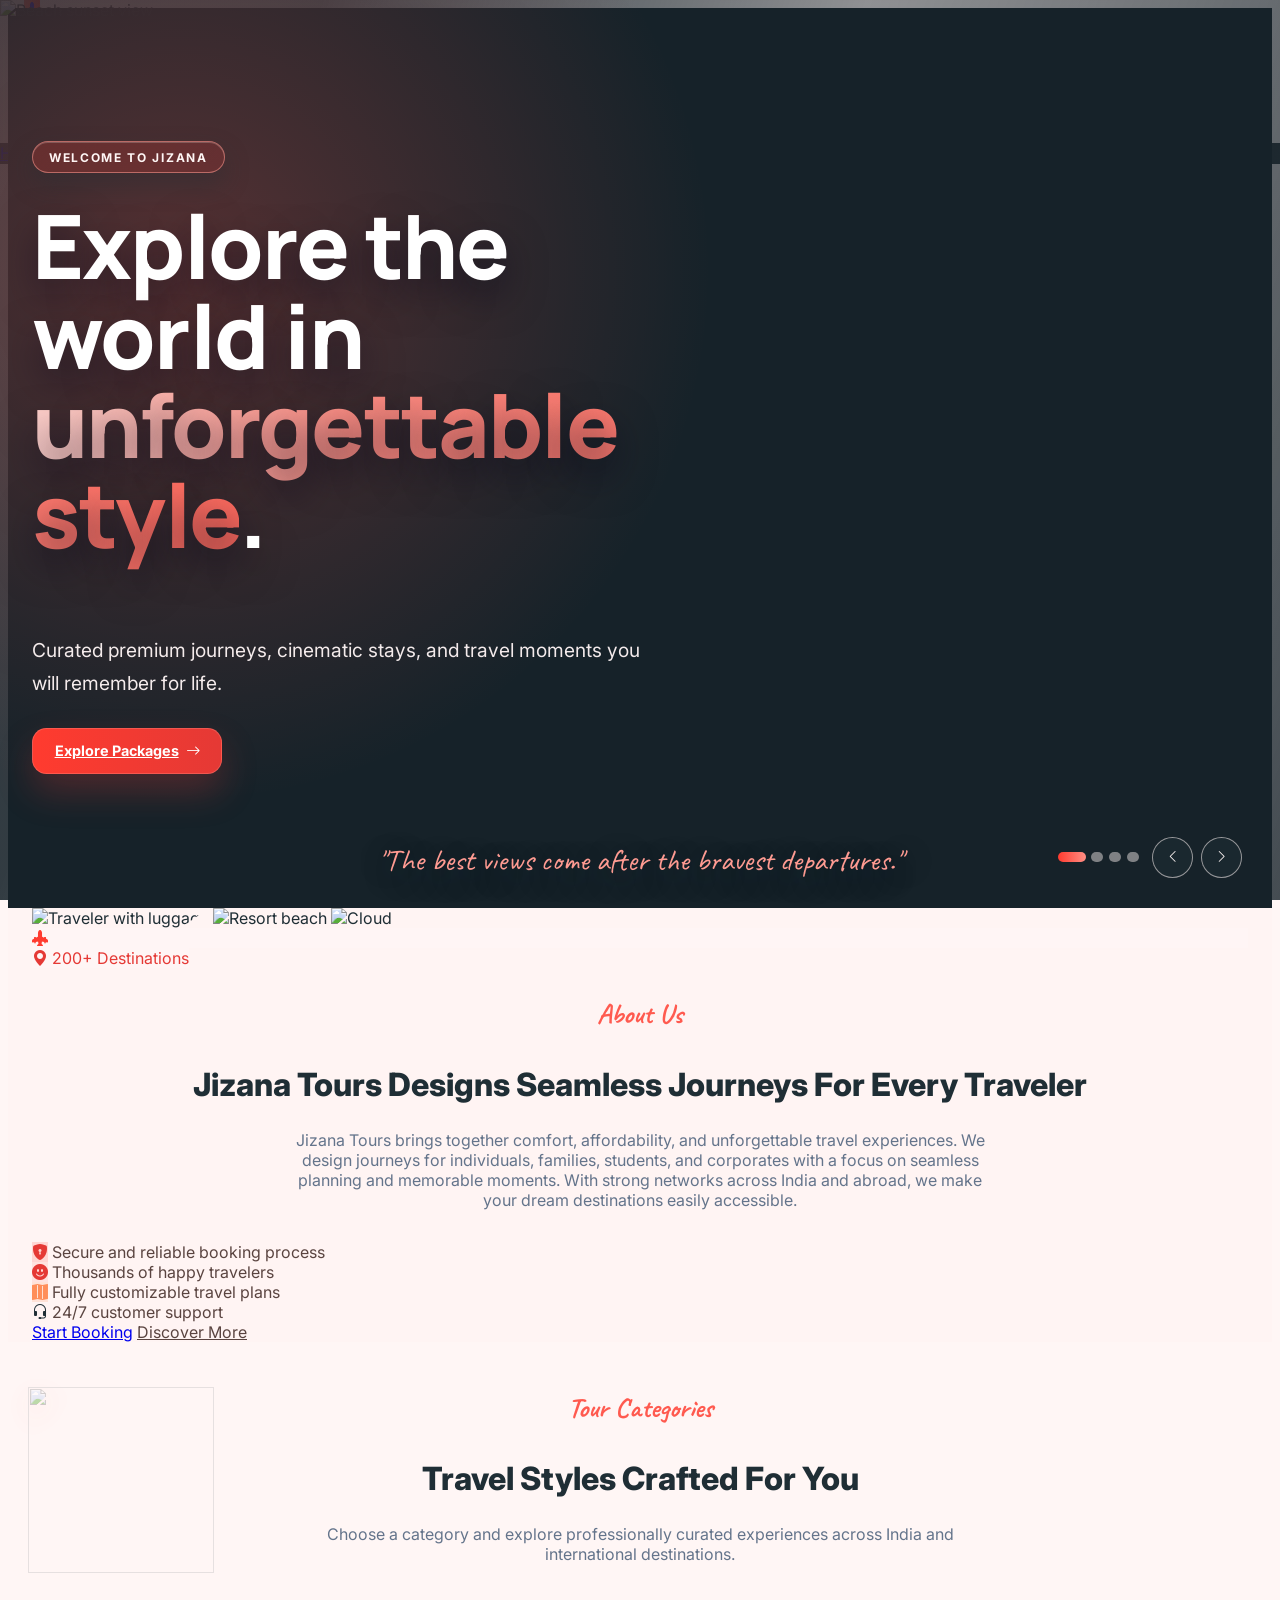
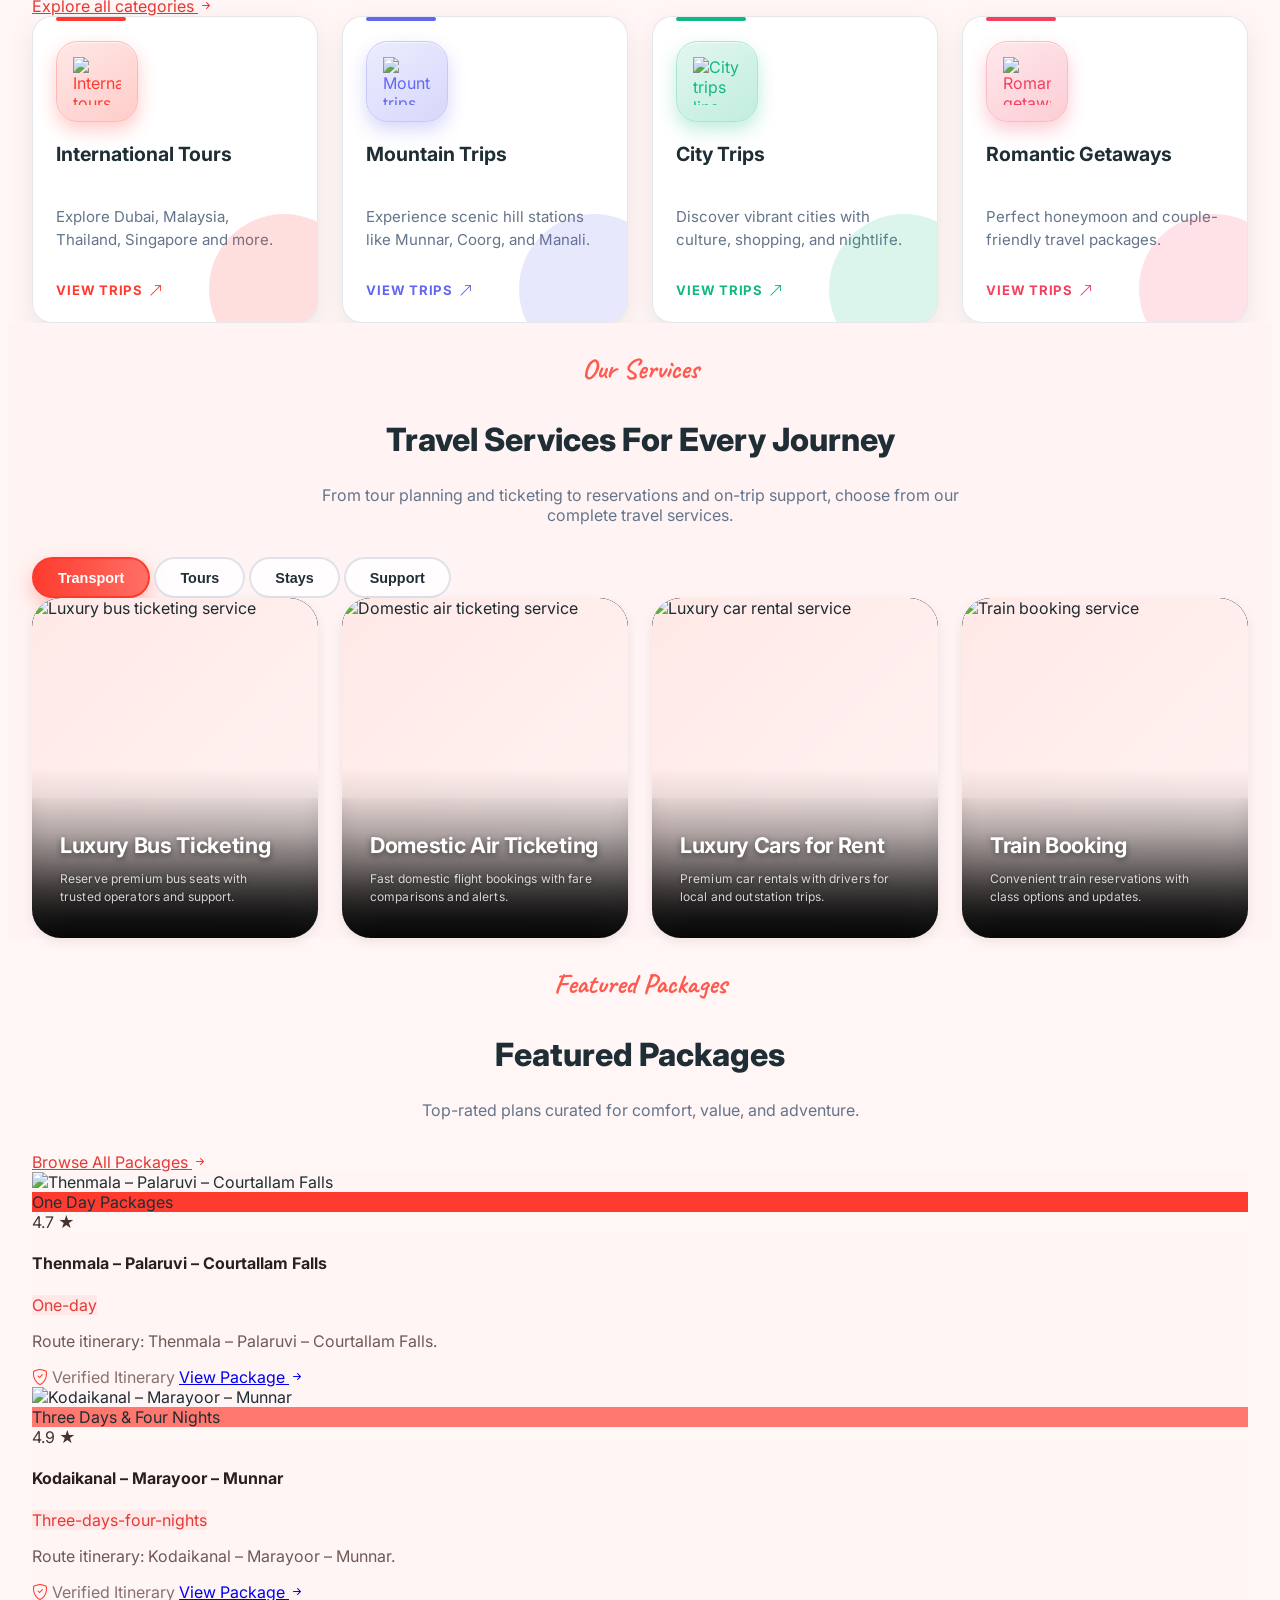
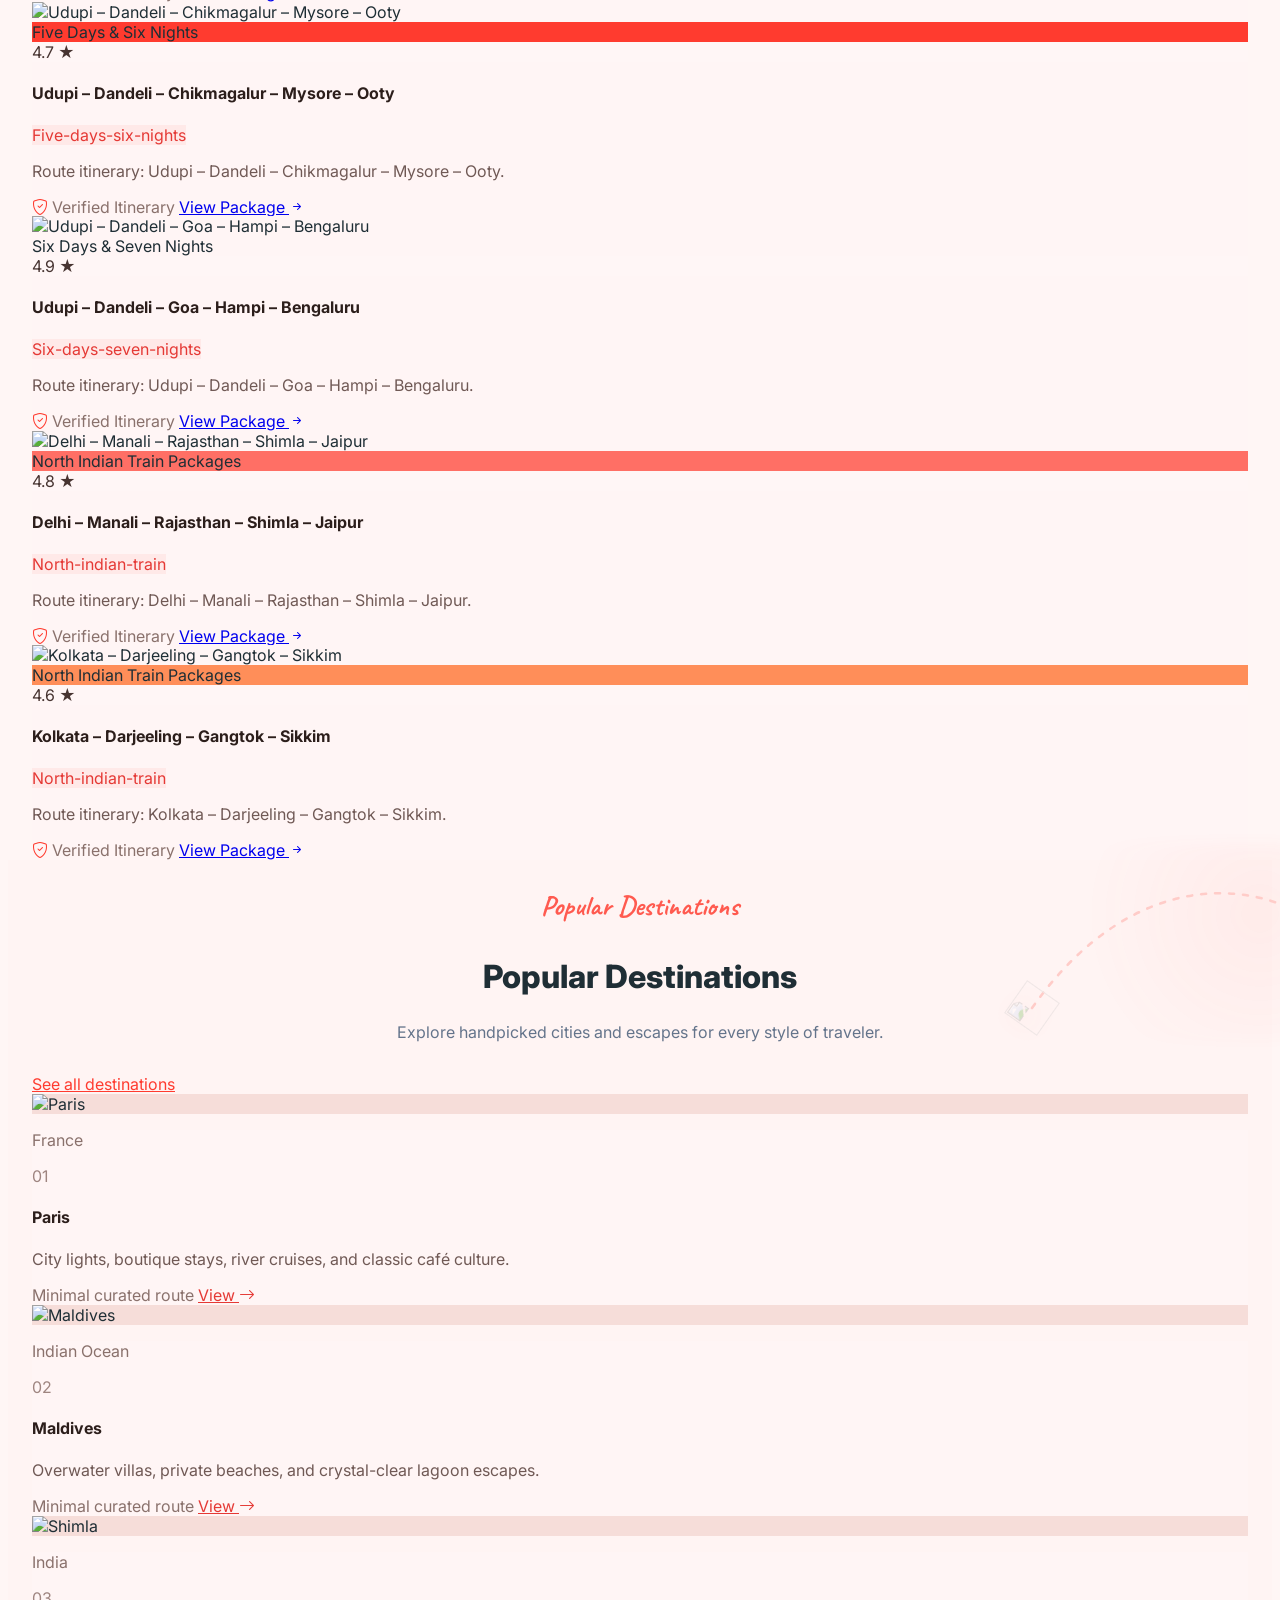
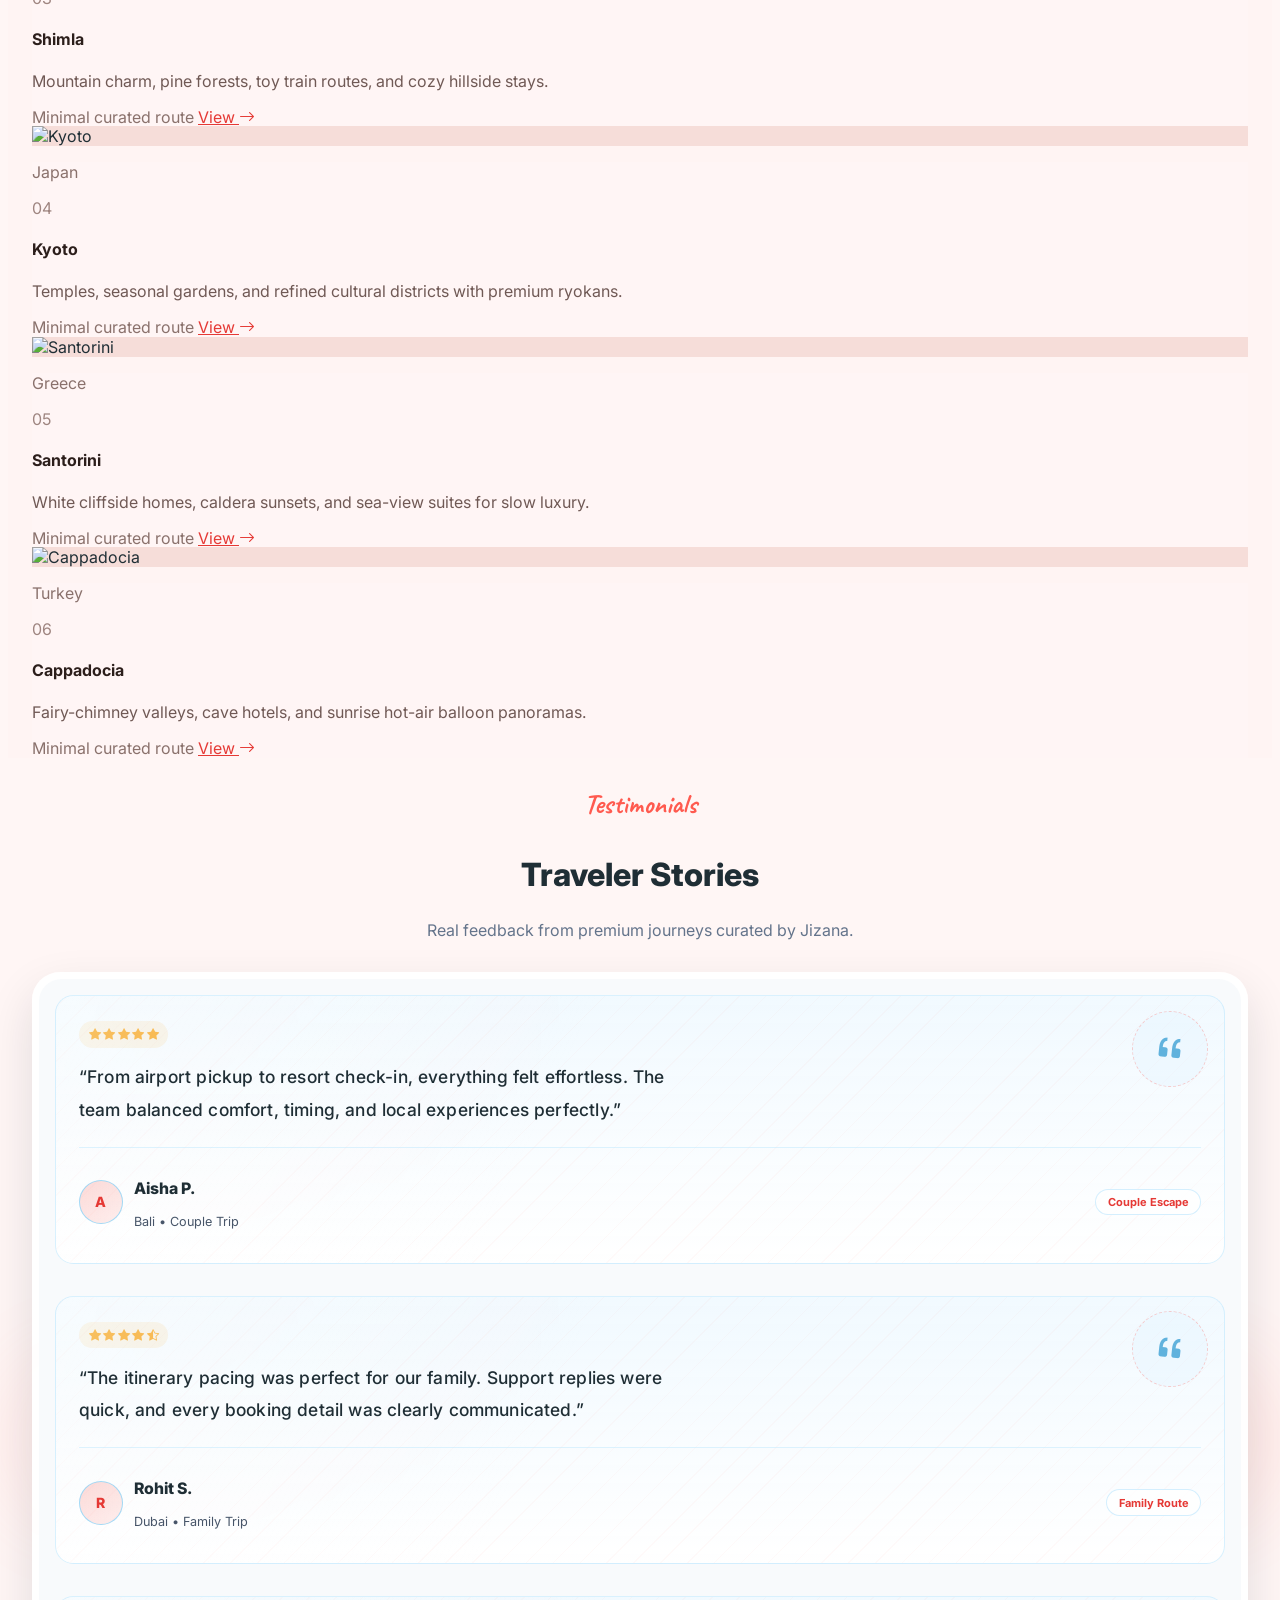
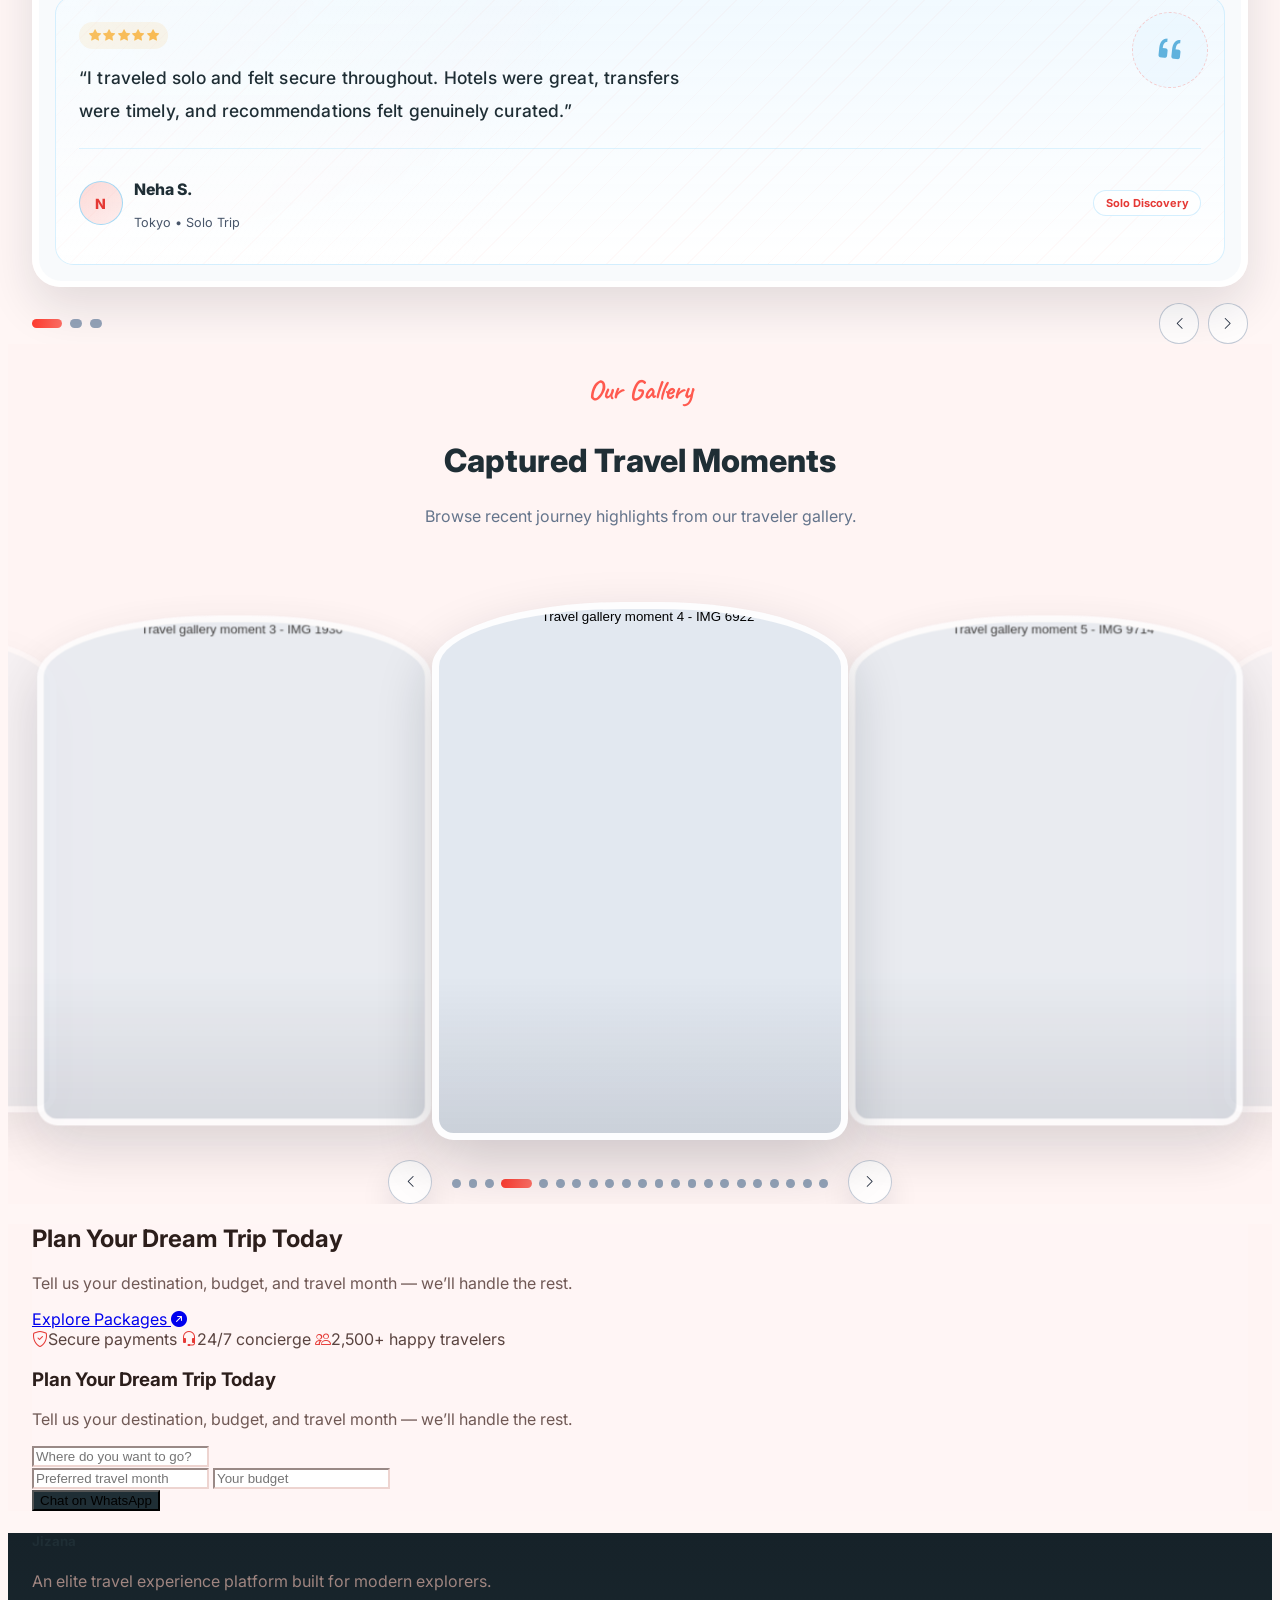
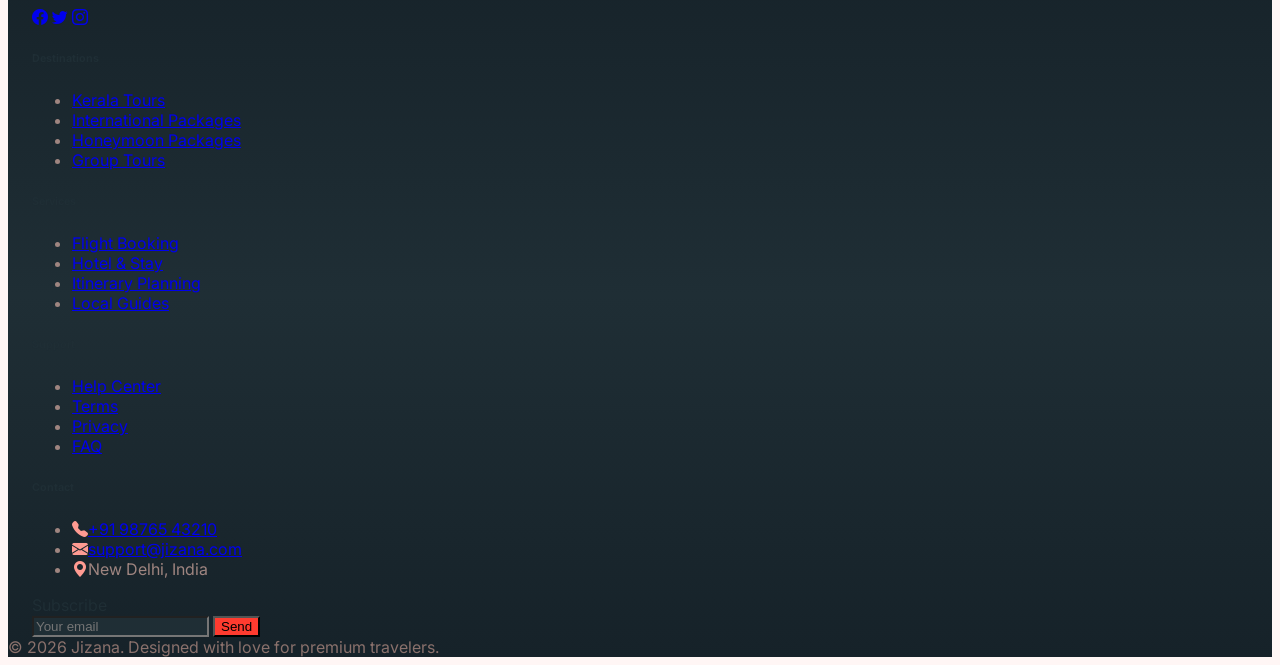
==== index.html @ 862f6ee2 "Initial Commit" ====
<!DOCTYPE html>
<html lang="en">
<head>
<meta charset="UTF-8" />
<meta name="viewport" content="width=device-width, initial-scale=1.0" />
<title>Jizana — Premium Travel Experiences</title>

<!-- Tailwind -->
<script src="https://cdn.tailwindcss.com"></script>
<script>
tailwind.config = {
  darkMode: 'class'
};
</script>

<!-- Fonts -->
<link href="https://fonts.googleapis.com/css2?family=Inter:wght@300;400;600;700&family=Caveat:wght@400;700&family=Manrope:wght@600;700;800&display=swap" rel="stylesheet" />

<!-- Icons -->
<link rel="stylesheet" href="https://cdn.jsdelivr.net/npm/bootstrap-icons@1.10.5/font/bootstrap-icons.css">
<script src="https://kit.fontawesome.com/4ad0b5c63b.js" crossorigin="anonymous"></script>
<link rel="stylesheet" href="https://cdn.jsdelivr.net/npm/swiper@11/swiper-bundle.min.css" />
<link rel="stylesheet" href="styles.css" />
</head>
<body class="smooth transition-colors duration-300">
<header id="siteHeader" class="site-header z-50 shadow-sm">
  <div class="layout-shell flex items-center justify-between py-3">
    <a href="index.html" class="flex items-center gap-3">
      <span class="site-brand-badge w-10 h-10 rounded-full flex items-center justify-center text-white text-lg"><i class="bi bi-airplane-engines-fill"></i></span>
      <h1 class="site-brand text-lg font-black">Jizana</h1>
    </a>
    <nav class="site-nav hidden lg:flex gap-8 text-sm font-medium">
      <a class="nav-item" href="#hero">Home</a>
      <a class="nav-item" href="#about">About</a>
      <a class="nav-item" href="#categories">Categories</a>
      <a class="nav-item" href="#services">Services</a>
      <a class="nav-item" href="#featured">Featured</a>
      <a class="nav-item" href="#destinations">Destinations</a>
      <a class="nav-item" href="#gallery">Gallery</a>
      <a class="nav-item" href="packages.html">Packages</a>
    </nav>
    <div class="flex items-center gap-2">
      <button id="themeToggle" class="site-theme-btn hidden items-center gap-2 rounded-full px-3 py-1 text-sm"> <i class="bi bi-moon"></i> Dark</button>
      <button id="colorThemeToggle" class="site-theme-btn hidden md:flex items-center gap-2 rounded-full px-3 py-1 text-sm"><i class="bi bi-palette-fill"></i> Ocean</button>
      <a href="packages.html" class="site-book-btn hidden md:inline-flex items-center gap-2 px-4 py-2 rounded-full text-white text-sm font-semibold shadow-lg">Book Now</a>
      <button id="menuToggle" class="site-menu-btn md:hidden text-xl rounded-lg p-2"><i class="bi bi-list"></i></button>
    </div>
  </div>
  <div id="mobileMenu" class="site-mobile-menu hidden text-white p-4">
    <a href="#hero" class="block py-2">Home</a>
    <a href="#about" class="block py-2">About</a>
    <a href="#categories" class="block py-2">Categories</a>
    <a href="#services" class="block py-2">Services</a>
    <a href="#featured" class="block py-2">Featured</a>
    <a href="#destinations" class="block py-2">Destinations</a>
    <a href="#gallery" class="block py-2">Gallery</a>
    <a href="packages.html" class="block py-2">Packages</a>
    <button id="themeToggleMobile" class="mobile-menu-action hidden mt-3 w-full rounded-full py-2 text-white">Dark Mode</button>
    <button id="colorThemeToggleMobile" class="mobile-menu-action mt-2 w-full rounded-full py-2 text-white">Palette: Ocean</button>
  </div>
</header>
<main class="space-y-0">
  <section id="hero" data-section="hero" class="section-block hero-immersive relative overflow-hidden bg-slate-950 transition-colors dark:bg-slate-950">
    <div id="heroCarousel" class="hero-immersive-carousel">
      <img src="assets/images/cdn/picsum-id-1015-1200x800.jpg" alt="Beach sunset view" class="w-full h-full object-cover hero-slide active" />
      <img src="assets/images/cdn/picsum-id-1020-1200x800.jpg" alt="Mountain landscape view" class="w-full h-full object-cover hero-slide" />
      <img src="assets/images/cdn/picsum-id-1031-1200x800.jpg" alt="City skyline at dusk" class="w-full h-full object-cover hero-slide" />
      <img src="assets/images/cdn/picsum-id-1043-1200x800.jpg" alt="Desert golden hour view" class="w-full h-full object-cover hero-slide" />
    </div>

    <div class="hero-immersive-overlay"></div>

    <div class="section-container layout-shell hero-immersive-content">
      <div class="hero-immersive-panel">
        <p class="hero-kicker">Welcome To Jizana</p>
        <h2 class="hero-display hero-immersive-title">Explore the world in <span class="hero-title-accent">unforgettable style</span>.</h2>
        <p class="hero-immersive-subtitle">
          Curated premium journeys, cinematic stays, and travel moments you will remember for life.
        </p>

        <div class="hero-immersive-actions">
          <a href="packages.html" class="hero-primary-cta">Explore Packages <i class="bi bi-arrow-right"></i></a>
        </div>
      </div>
    </div>

    <div class="hero-quote-floating">
      <p class="hero-poetic-line">"The best views come after the bravest departures."</p>
    </div>

    <div class="hero-immersive-controls">
      <div class="hero-slider-dots" aria-label="Hero slide indicators">
        <button class="hero-dot is-active" data-hero-dot="0" aria-label="Go to slide 1"></button>
        <button class="hero-dot" data-hero-dot="1" aria-label="Go to slide 2"></button>
        <button class="hero-dot" data-hero-dot="2" aria-label="Go to slide 3"></button>
        <button class="hero-dot" data-hero-dot="3" aria-label="Go to slide 4"></button>
      </div>
      <div class="hero-slider-nav">
        <button id="prevHero" class="hero-nav-btn" aria-label="Previous hero image"><i class="bi bi-chevron-left"></i></button>
        <button id="nextHero" class="hero-nav-btn" aria-label="Next hero image"><i class="bi bi-chevron-right"></i></button>
      </div>
    </div>
  </section>

  <section id="about" data-section="about" class="section-block relative overflow-hidden bg-slate-50 py-20 transition-colors dark:bg-slate-900/70">
    <div class="pointer-events-none absolute -top-16 left-1/2 h-64 w-[39rem] -translate-x-1/2 rounded-full bg-cyan-300/16 blur-3xl dark:bg-cyan-500/10"></div>
    <div class="pointer-events-none absolute top-20 right-10 h-80 w-80 rounded-full bg-blue-300/12 blur-2xl dark:bg-blue-500/10"></div>

    <div class="section-container layout-shell grid w-full gap-10 lg:grid-cols-2">
      <!-- LEFT: visual storytelling -->
      <div class="relative order-2 lg:order-1 flex items-center justify-center">
        <div class="about-visual-aura absolute -left-4 -top-8 h-72 w-72 rounded-3xl shadow-lg"></div>
        <div class="relative h-[460px] w-full max-w-md overflow-visible">
          <img src="assets/images/cdn/picsum-id-1012-640x480.jpg"
               alt="Traveler with luggage"
               class="absolute left-0 top-0 h-[320px] w-[260px] rounded-3xl object-cover shadow-2xl transform transition duration-500 hover:-translate-y-2 hover:scale-[1.02]"
               style="clip-path: polygon(0 0, 100% 0, 84% 100%, 0 92%);" />
          <img src="assets/images/cdn/picsum-id-1016-640x480.jpg"
               alt="Resort beach"
               class="absolute -right-4 top-20 h-[280px] w-[260px] rounded-3xl object-cover shadow-2xl transform transition duration-500 hover:translate-x-2 hover:scale-[1.02] border-8 border-white dark:border-slate-900" />
          <img src="assets/images/cdn/picsum-id-1022-320x240.jpg"
               alt="Cloud" class="absolute -left-12 bottom-8 h-36 w-36 rounded-full border-4 border-white object-cover shadow-lg dark:border-slate-900" />
          <div class="absolute right-12 bottom-4 flex h-16 w-16 items-center justify-center rounded-full bg-white/80 shadow-lg dark:bg-slate-900/80">
            <i class="bi bi-airplane-engines-fill text-cyan-500 text-xl"></i>
          </div>
          <span class="absolute left-16 top-8 inline-flex items-center gap-2 rounded-full bg-white/80 px-3 py-1 text-xs font-semibold text-cyan-600 shadow-sm dark:bg-slate-900/80 dark:text-cyan-300">
            <i class="bi bi-geo-alt-fill"></i> 200+ Destinations
          </span>
        </div>
      </div>

      <!-- RIGHT: content -->
      <div class="section-content order-1 flex flex-col justify-center gap-6 lg:order-2">
        <div class="section-heading section-header">
          <p class="section-label">About Us</p>
          <h2 class="section-title">Jizana Tours Designs Seamless Journeys For Every Traveler</h2>
          <p class="section-subtitle">
            Jizana Tours brings together comfort, affordability, and unforgettable travel experiences. We design journeys for individuals, families, students, and corporates with a focus on seamless planning and memorable moments. With strong networks across India and abroad, we make your dream destinations easily accessible.
          </p>
        </div>

        <div class="grid grid-cols-1 gap-3 sm:grid-cols-2">
          <div class="flex items-center gap-3 rounded-2xl border border-slate-200 bg-white px-4 py-3 shadow-sm transition hover:-translate-y-1 hover:shadow-lg dark:border-slate-700 dark:bg-slate-900/70">
            <span class="flex h-9 w-9 items-center justify-center rounded-full bg-cyan-100 text-cyan-600"><i class="bi bi-shield-lock-fill"></i></span>
            <span class="text-sm font-semibold text-slate-700 dark:text-slate-100">Secure and reliable booking process</span>
          </div>
          <div class="flex items-center gap-3 rounded-2xl border border-slate-200 bg-white px-4 py-3 shadow-sm transition hover:-translate-y-1 hover:shadow-lg dark:border-slate-700 dark:bg-slate-900/70">
            <span class="flex h-9 w-9 items-center justify-center rounded-full bg-blue-100 text-blue-600"><i class="bi bi-emoji-smile-fill"></i></span>
            <span class="text-sm font-semibold text-slate-700 dark:text-slate-100">Thousands of happy travelers</span>
          </div>
          <div class="flex items-center gap-3 rounded-2xl border border-slate-200 bg-white px-4 py-3 shadow-sm transition hover:-translate-y-1 hover:shadow-lg dark:border-slate-700 dark:bg-slate-900/70">
            <span class="flex h-9 w-9 items-center justify-center rounded-full bg-emerald-100 text-emerald-600"><i class="bi bi-map-fill"></i></span>
            <span class="text-sm font-semibold text-slate-700 dark:text-slate-100">Fully customizable travel plans</span>
          </div>
          <div class="flex items-center gap-3 rounded-2xl border border-slate-200 bg-white px-4 py-3 shadow-sm transition hover:-translate-y-1 hover:shadow-lg dark:border-slate-700 dark:bg-slate-900/70">
            <span class="flex h-9 w-9 items-center justify-center rounded-full bg-violet-100 text-violet-600"><i class="bi bi-headset"></i></span>
            <span class="text-sm font-semibold text-slate-700 dark:text-slate-100">24/7 customer support</span>
          </div>
        </div>

        <div class="flex flex-wrap gap-3">
          <a href="#packages" class="rounded-full bg-gradient-to-r from-cyan-600 to-blue-600 px-6 py-3 text-sm font-bold text-white shadow-lg transition hover:shadow-2xl">Start Booking</a>
          <a href="#destinations" class="rounded-full border border-slate-300 bg-white px-6 py-3 text-sm font-semibold text-slate-700 transition hover:bg-slate-50 dark:border-slate-600 dark:bg-slate-900 dark:text-slate-100 dark:hover:bg-slate-800">Discover More</a>
        </div>
      </div>
    </div>

  </section>

  <section id="categories" data-section="categories" class="section-block fade-up bg-white py-20 transition-colors dark:bg-slate-950">
    <div class="categories-balloon" aria-hidden="true">
      <img src="assets/illustrations/Plane.svg" alt="" loading="lazy" decoding="async">
    </div>
    <div class="pointer-events-none absolute bottom-2 right-2 opacity-55 dark:opacity-45">
      <img src="assets/illustrations/Pyramid.svg" alt="" class="h-auto w-44 lg:w-56 xl:w-64" loading="lazy" decoding="async">
    </div>
    <div class="section-container layout-shell">
      <div class="section-heading section-header">
        <p class="section-label">Tour Categories</p>
        <h2 class="section-title">Travel Styles Crafted For You</h2>
        <p class="section-subtitle">Choose a category and explore professionally curated experiences across India and international destinations.</p>
      </div>

      <div class="mb-6 flex items-center justify-end">
        <a href="packages.html" class="inline-flex items-center gap-1.5 text-sm font-semibold text-cyan-600 transition hover:text-cyan-500 dark:text-cyan-300">
          Explore all categories
          <i class="bi bi-arrow-right-short text-base"></i>
        </a>
      </div>

      <div class="section-content category-grid">
        <article class="category-card" data-tone="cyan">
          <div class="category-icon">
            <img class="category-icon-image" src="assets/icons/international-line.png" alt="International tours line icon" loading="lazy" decoding="async">
          </div>
          <h4 class="category-title">International Tours</h4>
          <p class="category-description">Explore Dubai, Malaysia, Thailand, Singapore and more.</p>
          <a href="packages.html" class="category-link">View Trips <i class="bi bi-arrow-up-right"></i></a>
        </article>

        <article class="category-card" data-tone="indigo">
          <div class="category-icon">
            <img class="category-icon-image" src="assets/icons/mountain-line.png" alt="Mountain trips line icon" loading="lazy" decoding="async">
          </div>
          <h4 class="category-title">Mountain Trips</h4>
          <p class="category-description">Experience scenic hill stations like Munnar, Coorg, and Manali.</p>
          <a href="packages.html" class="category-link">View Trips <i class="bi bi-arrow-up-right"></i></a>
        </article>

        <article class="category-card" data-tone="emerald">
          <div class="category-icon">
            <img class="category-icon-image" src="assets/icons/city-line.png" alt="City trips line icon" loading="lazy" decoding="async">
          </div>
          <h4 class="category-title">City Trips</h4>
          <p class="category-description">Discover vibrant cities with culture, shopping, and nightlife.</p>
          <a href="packages.html" class="category-link">View Trips <i class="bi bi-arrow-up-right"></i></a>
        </article>

        <article class="category-card" data-tone="rose">
          <div class="category-icon">
            <img class="category-icon-image" src="assets/icons/romantic-line.png" alt="Romantic getaways line icon" loading="lazy" decoding="async">
          </div>
          <h4 class="category-title">Romantic Getaways</h4>
          <p class="category-description">Perfect honeymoon and couple-friendly travel packages.</p>
          <a href="packages.html" class="category-link">View Trips <i class="bi bi-arrow-up-right"></i></a>
        </article>
      </div>
    </div>
  </section>

  <section id="services" data-section="services" class="section-block fade-up bg-slate-50 py-20 transition-colors dark:bg-slate-900/70">
    <div class="section-container layout-shell">
      <div class="section-heading section-header">
        <p class="section-label">Our Services</p>
        <h2 class="section-title">Travel Services For Every Journey</h2>
        <p class="section-subtitle">From tour planning and ticketing to reservations and on-trip support, choose from our complete travel services.</p>
      </div>

      <div class="flex flex-wrap gap-2 justify-center mb-8">
        <button class="service-filter-pill active" data-filter="transport">Transport</button>
        <button class="service-filter-pill" data-filter="tours">Tours</button>
        <button class="service-filter-pill" data-filter="stays">Stays</button>
        <button class="service-filter-pill" data-filter="support">Support</button>
      </div>

      <div class="section-content service-grid">
        <article class="service-card" data-category="tours">
          <div class="service-image-wrap">
            <img class="service-image" src="assets/images/cdn/picsum-id-1013-700x500.jpg" alt="Customized tour packages service" loading="lazy" decoding="async">
          </div>
          <div class="service-copy">
            <h3 class="service-title">Customized Tour Packages</h3>
            <p class="service-description">Tailor-made itineraries based on your budget, dates, and travel style.</p>
          </div>
        </article>

        <article class="service-card" data-category="stays">
          <div class="service-image-wrap">
            <img class="service-image" src="assets/images/cdn/picsum-id-1018-600x400.jpg" alt="Camp stay service" loading="lazy" decoding="async">
          </div>
          <div class="service-copy">
            <h3 class="service-title">Camp Stay</h3>
            <p class="service-description">Curated outdoor stays with safe locations and complete camp support.</p>
          </div>
        </article>

        <article class="service-card" data-category="support">
          <div class="service-image-wrap">
            <img class="service-image" src="assets/images/cdn/picsum-id-1029-600x400.jpg" alt="Event management service" loading="lazy" decoding="async">
          </div>
          <div class="service-copy">
            <h3 class="service-title">Event Management</h3>
            <p class="service-description">Destination events planned end-to-end for teams, families, and groups.</p>
          </div>
        </article>

        <article class="service-card" data-category="tours">
          <div class="service-image-wrap">
            <img class="service-image" src="assets/images/cdn/picsum-id-1011-900x600.jpg" alt="School and college tours service" loading="lazy" decoding="async">
          </div>
          <div class="service-copy">
            <h3 class="service-title">School and College Tours</h3>
            <p class="service-description">Structured educational tours with transport, stay, and coordination.</p>
          </div>
        </article>

        <article class="service-card" data-category="tours">
          <div class="service-image-wrap">
            <img class="service-image" src="assets/images/cdn/picsum-id-1042-600x400.jpg" alt="Pilgrimage tour packages service" loading="lazy" decoding="async">
          </div>
          <div class="service-copy">
            <h3 class="service-title">Pilgrimage Tour Packages</h3>
            <p class="service-description">Comfort-first spiritual journeys with guided schedules and stays.</p>
          </div>
        </article>

        <article class="service-card" data-category="stays">
          <div class="service-image-wrap">
            <img class="service-image" src="assets/images/cdn/picsum-id-1016-600x400.jpg" alt="House boat reservations service" loading="lazy" decoding="async">
          </div>
          <div class="service-copy">
            <h3 class="service-title">House Boat Reservations</h3>
            <p class="service-description">Book premium house boats with meal plans and cruise options.</p>
          </div>
        </article>

        <article class="service-card" data-category="transport">
          <div class="service-image-wrap">
            <img class="service-image" src="assets/images/Bus_ticket_booking.jpg" alt="Luxury bus ticketing service" loading="lazy" decoding="async">
          </div>
          <div class="service-copy">
            <h3 class="service-title">Luxury Bus Ticketing</h3>
            <p class="service-description">Reserve premium bus seats with trusted operators and support.</p>
          </div>
        </article>

        <article class="service-card" data-category="transport">
          <div class="service-image-wrap">
            <img class="service-image" src="assets/images/Domestic_air_ticket.jpg" alt="Domestic air ticketing service" loading="lazy" decoding="async">
          </div>
          <div class="service-copy">
            <h3 class="service-title">Domestic Air Ticketing</h3>
            <p class="service-description">Fast domestic flight bookings with fare comparisons and alerts.</p>
          </div>
        </article>

        <article class="service-card" data-category="transport">
          <div class="service-image-wrap">
            <img class="service-image" src="assets/images/Luxury_car_rental.jpg" alt="Luxury car rental service" loading="lazy" decoding="async">
          </div>
          <div class="service-copy">
            <h3 class="service-title">Luxury Cars for Rent</h3>
            <p class="service-description">Premium car rentals with drivers for local and outstation trips.</p>
          </div>
        </article>

        <article class="service-card" data-category="stays">
          <div class="service-image-wrap">
            <img class="service-image" src="assets/images/cdn/picsum-id-1006-700x500.jpg" alt="Hotel reservations service" loading="lazy" decoding="async">
          </div>
          <div class="service-copy">
            <h3 class="service-title">Hotel Reservations</h3>
            <p class="service-description">Handpicked hotels across budgets with transparent inclusions.</p>
          </div>
        </article>

        <article class="service-card" data-category="support">
          <div class="service-image-wrap">
            <img class="service-image" src="assets/images/cdn/picsum-id-1035-700x500.jpg" alt="Visa services" loading="lazy" decoding="async">
          </div>
          <div class="service-copy">
            <h3 class="service-title">Visa Services</h3>
            <p class="service-description">Assistance with documentation, appointment flow, and tracking.</p>
          </div>
        </article>

        <article class="service-card" data-category="transport">
          <div class="service-image-wrap">
            <img class="service-image" src="assets/images/Train_booking.jpg" alt="Train booking service" loading="lazy" decoding="async">
          </div>
          <div class="service-copy">
            <h3 class="service-title">Train Booking</h3>
            <p class="service-description">Convenient train reservations with class options and updates.</p>
          </div>
        </article>

        <article class="service-card" data-category="support">
          <div class="service-image-wrap">
            <img class="service-image" src="assets/images/cdn/picsum-id-1025-700x500.jpg" alt="Travel photography service" loading="lazy" decoding="async">
          </div>
          <div class="service-copy">
            <h3 class="service-title">Photography</h3>
            <p class="service-description">Capture your journeys with professional travel photo sessions.</p>
          </div>
        </article>
      </div>
    </div>
  </section>

  <section id="featured" data-section="featured" class="section-block fade-up bg-white py-20 transition-colors dark:bg-slate-950">
    <div class="section-container layout-shell">
      <div class="section-heading section-header">
        <p class="section-label">Featured Packages</p>
        <h2 class="section-title">Featured Packages</h2>
        <p class="section-subtitle">Top-rated plans curated for comfort, value, and adventure.</p>
      </div>

      <div class="section-content mt-8">
        <div class="mb-5 flex flex-wrap items-center justify-between gap-3">
          <a href="packages.html" class="text-sm font-semibold text-cyan-600 hover:text-cyan-500 dark:text-cyan-300">
            Browse All Packages <i class="bi bi-arrow-right-short"></i>
          </a>
        </div>

        <div id="featuredPackagesGrid" class="grid gap-6 md:grid-cols-2 xl:grid-cols-3"></div>
      </div>
    </div>
  </section>

  <section id="destinations" data-section="destinations" class="section-block fade-up rounded-3xl bg-slate-50 py-20 transition-colors dark:bg-slate-900/70">
    <div class="destinations-flight" aria-hidden="true">
      <svg viewBox="0 0 360 200" class="destinations-flight-svg" role="presentation" focusable="false">
        <path class="destinations-flight-path" d="M 24 166 C 124 24, 262 24, 344 110" />
      </svg>
      <img class="destinations-flight-plane" src="assets/icons/flight-airplane-line.png" alt="" loading="lazy" decoding="async">
    </div>
    <div class="section-container layout-shell">
      <div class="section-heading section-header">
        <p class="section-label">Popular Destinations</p>
        <h2 class="section-title">Popular Destinations</h2>
        <p class="section-subtitle">Explore handpicked cities and escapes for every style of traveler.</p>
      </div>
      <div class="flex justify-end mb-6">
        <a href="packages.html" class="text-cyan-500 font-semibold">See all destinations</a>
      </div>
      <div class="section-content mt-8">
        <div id="destinationsGrid" class="grid grid-cols-1 gap-6 sm:grid-cols-2 xl:grid-cols-3"></div>
      </div>
    </div>
  </section>

  <section id="testimonials" data-section="testimonials" class="section-block bg-white py-20 transition-colors dark:bg-slate-950">
    <div class="section-container layout-shell">
      <div class="section-heading section-header">
        <p class="section-label">Testimonials</p>
        <h2 class="section-title">Traveler Stories</h2>
        <p class="section-subtitle">Real feedback from premium journeys curated by Jizana.</p>
      </div>

      <div class="section-content testimonials-wrap relative mt-10">
        <div class="testimonials-aura testimonials-aura-left" aria-hidden="true"></div>
        <div class="testimonials-aura testimonials-aura-right" aria-hidden="true"></div>

        <div class="testimonial-shell">
          <div class="testimonial-viewport overflow-hidden">
            <div id="testimonialTrack" class="flex transition-transform duration-700 ease-out">
              <article data-testimonial-slide class="testimonial-slide w-full shrink-0">
                <div class="testimonial-slide-inner">
                  <div class="testimonial-slide-head">
                    <div class="testimonial-stars">
                      <i class="bi bi-star-fill"></i><i class="bi bi-star-fill"></i><i class="bi bi-star-fill"></i><i class="bi bi-star-fill"></i><i class="bi bi-star-fill"></i>
                    </div>
                  </div>
                  <div class="testimonial-quote-icon" aria-hidden="true"><i class="bi bi-quote"></i></div>
                  <p class="testimonial-quote">
                    “From airport pickup to resort check-in, everything felt effortless. The team balanced comfort, timing, and local experiences perfectly.”
                  </p>
                  <div class="testimonial-author-row">
                    <span class="testimonial-avatar">A</span>
                    <div>
                      <p class="testimonial-author-name">Aisha P.</p>
                      <p class="testimonial-author-meta">Bali • Couple Trip</p>
                    </div>
                    <span class="testimonial-route-tag">Couple Escape</span>
                  </div>
                </div>
              </article>

              <article data-testimonial-slide class="testimonial-slide w-full shrink-0">
                <div class="testimonial-slide-inner">
                  <div class="testimonial-slide-head">
                    <div class="testimonial-stars">
                      <i class="bi bi-star-fill"></i><i class="bi bi-star-fill"></i><i class="bi bi-star-fill"></i><i class="bi bi-star-fill"></i><i class="bi bi-star-half"></i>
                    </div>
                  </div>
                  <div class="testimonial-quote-icon" aria-hidden="true"><i class="bi bi-quote"></i></div>
                  <p class="testimonial-quote">
                    “The itinerary pacing was perfect for our family. Support replies were quick, and every booking detail was clearly communicated.”
                  </p>
                  <div class="testimonial-author-row">
                    <span class="testimonial-avatar">R</span>
                    <div>
                      <p class="testimonial-author-name">Rohit S.</p>
                      <p class="testimonial-author-meta">Dubai • Family Trip</p>
                    </div>
                    <span class="testimonial-route-tag">Family Route</span>
                  </div>
                </div>
              </article>

              <article data-testimonial-slide class="testimonial-slide w-full shrink-0">
                <div class="testimonial-slide-inner">
                  <div class="testimonial-slide-head">
                    <div class="testimonial-stars">
                      <i class="bi bi-star-fill"></i><i class="bi bi-star-fill"></i><i class="bi bi-star-fill"></i><i class="bi bi-star-fill"></i><i class="bi bi-star-fill"></i>
                    </div>
                  </div>
                  <div class="testimonial-quote-icon" aria-hidden="true"><i class="bi bi-quote"></i></div>
                  <p class="testimonial-quote">
                    “I traveled solo and felt secure throughout. Hotels were great, transfers were timely, and recommendations felt genuinely curated.”
                  </p>
                  <div class="testimonial-author-row">
                    <span class="testimonial-avatar">N</span>
                    <div>
                      <p class="testimonial-author-name">Neha S.</p>
                      <p class="testimonial-author-meta">Tokyo • Solo Trip</p>
                    </div>
                    <span class="testimonial-route-tag">Solo Discovery</span>
                  </div>
                </div>
              </article>
            </div>
          </div>
        </div>

        <div class="testimonial-controls">
          <div id="testimonialDots" class="testimonial-dots">
            <button type="button" data-testimonial-dot="0" class="testimonial-dot is-active" aria-label="Show testimonial 1" aria-current="true"></button>
            <button type="button" data-testimonial-dot="1" class="testimonial-dot" aria-label="Show testimonial 2" aria-current="false"></button>
            <button type="button" data-testimonial-dot="2" class="testimonial-dot" aria-label="Show testimonial 3" aria-current="false"></button>
          </div>
          <div class="testimonial-nav">
            <button id="testimonialPrev" type="button" class="testimonial-nav-btn" aria-label="Previous testimonial">
              <i class="bi bi-chevron-left"></i>
            </button>
            <button id="testimonialNext" type="button" class="testimonial-nav-btn" aria-label="Next testimonial">
              <i class="bi bi-chevron-right"></i>
            </button>
          </div>
        </div>
      </div>
    </div>
  </section>

  <section id="gallery" data-section="gallery" class="section-block our-gallery-section bg-slate-50 py-20 transition-colors dark:bg-slate-900/70">
    <div class="section-container layout-shell">
      <div class="section-heading section-header">
        <p class="section-label">Our Gallery</p>
        <h2 class="section-title">Captured Travel Moments</h2>
        <p class="section-subtitle">Browse recent journey highlights from our traveler gallery.</p>
      </div>

      <div class="section-content gallery-slider-shell">
        <div class="gallery-swiper swiper" aria-label="Travel gallery image slider">
          <div id="galleryTrack" class="swiper-wrapper"></div>
        </div>

        <div class="gallery-slider-controls">
          <button id="galleryPrev" type="button" class="gallery-nav-btn" aria-label="Previous gallery image">
            <i class="bi bi-chevron-left"></i>
          </button>
          <div class="gallery-pagination"></div>
          <button id="galleryNext" type="button" class="gallery-nav-btn" aria-label="Next gallery image">
            <i class="bi bi-chevron-right"></i>
          </button>
        </div>
      </div>
    </div>
  </section>

  <div id="galleryLightbox" class="gallery-lightbox" aria-hidden="true">
    <div class="gallery-lightbox-backdrop" data-gallery-close></div>
    <div class="gallery-lightbox-panel" role="dialog" aria-modal="true" aria-label="Gallery image viewer">
      <button id="galleryLightboxClose" type="button" class="gallery-lightbox-close" aria-label="Close gallery viewer">
        <i class="bi bi-x-lg"></i>
      </button>
      <button id="galleryLightboxPrev" type="button" class="gallery-lightbox-nav gallery-lightbox-prev" aria-label="Previous gallery image">
        <i class="bi bi-chevron-left"></i>
      </button>
      <img id="galleryLightboxImage" src="" alt="" class="gallery-lightbox-image">
      <button id="galleryLightboxNext" type="button" class="gallery-lightbox-nav gallery-lightbox-next" aria-label="Next gallery image">
        <i class="bi bi-chevron-right"></i>
      </button>
      <div id="galleryLightboxCounter" class="gallery-lightbox-counter" aria-live="polite"></div>
    </div>
  </div>

  <section id="cta" data-section="cta" class="section-block relative overflow-hidden bg-slate-50 py-20 transition-colors dark:bg-slate-900/70">
    <div class="cta-theme-aura pointer-events-none absolute inset-0"></div>
    <div class="pointer-events-none absolute left-1/2 top-1/2 h-[34rem] w-[34rem] -translate-x-1/2 -translate-y-1/2 rounded-full border border-cyan-400/10"></div>

    <div class="section-container layout-shell relative">
      <div class="section-content grid gap-10 overflow-hidden rounded-[2rem] border border-slate-200/80 bg-white/85 p-8 shadow-[0_24px_70px_rgba(15,23,42,0.16)] backdrop-blur md:p-12 lg:grid-cols-12 lg:items-center dark:border-white/10 dark:bg-slate-950/90 dark:shadow-[0_24px_70px_rgba(2,6,23,0.55)]">
        <div class="lg:col-span-7">
          <div class="section-header">
          
          <h2 class="mt-5 text-3xl font-extrabold leading-tight text-slate-900 sm:text-4xl lg:text-[2.8rem] dark:text-white">
            Plan Your
            <span class="bg-gradient-to-r from-cyan-600 via-sky-600 to-blue-600 bg-clip-text text-transparent dark:from-cyan-300 dark:via-sky-400 dark:to-blue-500"> Dream Trip Today</span>
          </h2>
          <p class="mt-4 max-w-2xl text-sm text-slate-600 sm:text-base dark:text-slate-300">
            Tell us your destination, budget, and travel month — we’ll handle the rest.
          </p>
          </div>

          <div class="mt-8 flex flex-wrap gap-3">
            <a href="packages.html" class="inline-flex items-center gap-2 rounded-full bg-gradient-to-r from-cyan-400 to-blue-500 px-7 py-3 text-sm font-bold text-white shadow-lg transition hover:-translate-y-0.5 hover:shadow-cyan-500/30">
              Explore Packages
              <i class="bi bi-arrow-up-right-circle-fill"></i>
            </a>
          </div>
          <div class="mt-8 flex flex-wrap gap-3 text-xs text-slate-700 dark:text-slate-200">
            <span class="rounded-full border border-slate-200 bg-white/70 px-3 py-1.5 dark:border-white/15 dark:bg-white/5"><i class="bi bi-shield-check mr-1.5 text-cyan-600 dark:text-cyan-300"></i>Secure payments</span>
            <span class="rounded-full border border-slate-200 bg-white/70 px-3 py-1.5 dark:border-white/15 dark:bg-white/5"><i class="bi bi-headset mr-1.5 text-cyan-600 dark:text-cyan-300"></i>24/7 concierge</span>
            <span class="rounded-full border border-slate-200 bg-white/70 px-3 py-1.5 dark:border-white/15 dark:bg-white/5"><i class="bi bi-people mr-1.5 text-cyan-600 dark:text-cyan-300"></i>2,500+ happy travelers</span>
          </div>
        </div>

        <aside class="relative lg:col-span-5">
          <div class="absolute -right-8 -top-8 h-28 w-28 rounded-full bg-cyan-400/20 blur-2xl"></div>
          <div class="absolute -left-8 -bottom-8 h-24 w-24 rounded-full bg-blue-500/20 blur-2xl"></div>
          <div class="relative rounded-3xl border border-slate-200 bg-white/80 p-6 backdrop-blur dark:border-white/15 dark:bg-white/10">
            <h3 class="text-lg font-bold text-slate-900 dark:text-white">Plan Your Dream Trip Today</h3>
            <p class="mt-1 text-sm text-slate-600 dark:text-slate-300">Tell us your destination, budget, and travel month — we’ll handle the rest.</p>

            <form id="customPlanForm" class="mt-5 space-y-3">
              <input id="customPlanDestination" type="text" placeholder="Where do you want to go?" required class="w-full rounded-xl border border-slate-200 bg-white px-4 py-2.5 text-sm text-slate-900 placeholder:text-slate-400 outline-none focus:border-cyan-500 dark:border-white/20 dark:bg-slate-900/70 dark:text-white dark:focus:border-cyan-300" />
              <div class="grid grid-cols-2 gap-3">
                <input id="customPlanMonth" type="text" placeholder="Preferred travel month" class="w-full rounded-xl border border-slate-200 bg-white px-4 py-2.5 text-sm text-slate-900 placeholder:text-slate-400 outline-none focus:border-cyan-500 dark:border-white/20 dark:bg-slate-900/70 dark:text-white dark:focus:border-cyan-300" />
                <input id="customPlanBudget" type="text" placeholder="Your budget" class="w-full rounded-xl border border-slate-200 bg-white px-4 py-2.5 text-sm text-slate-900 placeholder:text-slate-400 outline-none focus:border-cyan-500 dark:border-white/20 dark:bg-slate-900/70 dark:text-white dark:focus:border-cyan-300" />
              </div>
              <button id="customPlanWhatsappBtn" data-whatsapp="+91 98765 43210" type="submit" class="w-full rounded-xl bg-slate-900 px-4 py-2.5 text-sm font-bold text-white transition hover:bg-slate-800 dark:bg-white dark:text-slate-900 dark:hover:bg-slate-100">Chat on WhatsApp</button>
            </form>
          </div>
        </aside>
      </div>
    </div>
  </section>
</main>
<footer id="footer" class="relative bg-gradient-to-t from-slate-950 via-slate-900 to-slate-950 text-slate-200 pt-16 pb-10">
  <div class="layout-shell grid gap-8 md:grid-cols-5">
    <div>
      <h5 class="text-xl font-bold text-white mb-3">Jizana</h5>
      <p class="text-sm text-slate-400">An elite travel experience platform built for modern explorers.</p>
      <div class="mt-4 flex gap-3 text-2xl text-slate-400">
        <a href="#" class="hover:text-cyan-300"><i class="bi bi-facebook"></i></a>
        <a href="#" class="hover:text-cyan-300"><i class="bi bi-twitter"></i></a>
        <a href="#" class="hover:text-cyan-300"><i class="bi bi-instagram"></i></a>
      </div>
    </div>
    <div>
      <h6 class="text-lg font-semibold text-white mb-3">Destinations</h6>
      <ul class="space-y-2 text-sm text-slate-400">
        <li><a href="#" class="hover:text-cyan-300">Kerala Tours</a></li>
        <li><a href="#" class="hover:text-cyan-300">International Packages</a></li>
        <li><a href="#" class="hover:text-cyan-300">Honeymoon Packages</a></li>
        <li><a href="#" class="hover:text-cyan-300">Group Tours</a></li>
      </ul>
    </div>
    <div>
      <h6 class="text-lg font-semibold text-white mb-3">Services</h6>
      <ul class="space-y-2 text-sm text-slate-400">
        <li><a href="#" class="hover:text-cyan-300">Flight Booking</a></li>
        <li><a href="#" class="hover:text-cyan-300">Hotel & Stay</a></li>
        <li><a href="#" class="hover:text-cyan-300">Itinerary Planning</a></li>
        <li><a href="#" class="hover:text-cyan-300">Local Guides</a></li>
      </ul>
    </div>
    <div>
      <h6 class="text-lg font-semibold text-white mb-3">Support</h6>
      <ul class="space-y-2 text-sm text-slate-400">
        <li><a href="#" class="hover:text-cyan-300">Help Center</a></li>
        <li><a href="#" class="hover:text-cyan-300">Terms</a></li>
        <li><a href="#" class="hover:text-cyan-300">Privacy</a></li>
        <li><a href="#" class="hover:text-cyan-300">FAQ</a></li>
      </ul>
    </div>
    <div>
      <h6 class="text-lg font-semibold text-white mb-3">Contact</h6>
      <ul class="space-y-2 text-sm text-slate-400">
        <li><i class="bi bi-telephone-fill mr-2 text-cyan-300"></i><a data-contact-phone href="tel:+919876543210" class="hover:text-cyan-300">+91 98765 43210</a></li>
        <li><i class="bi bi-envelope-fill mr-2 text-cyan-300"></i><a data-contact-email href="mailto:support@jizana.com" class="hover:text-cyan-300">support@jizana.com</a></li>
        <li><i class="bi bi-geo-alt-fill mr-2 text-cyan-300"></i>New Delhi, India</li>
      </ul>
      <div class="mt-4">
        <label class="text-sm font-semibold text-white" for="footerEmail">Subscribe</label>
        <div class="mt-2 flex gap-2">
          <input id="footerEmail" type="email" placeholder="Your email" class="w-full rounded-full border border-white/20 bg-slate-900 px-4 py-2 text-sm text-white outline-none focus:border-cyan-400" />
          <button class="rounded-full bg-cyan-500 px-5 py-2 text-sm font-semibold text-white hover:scale-[1.02] transition">Send</button>
        </div>
      </div>
    </div>
  </div>
  <div class="mt-10 text-center text-xs text-slate-500">© 2026 Jizana. Designed with love for premium travelers.</div>
</footer>
<script src="https://cdn.jsdelivr.net/npm/swiper@11/swiper-bundle.min.js"></script>
<script src="script.js"></script>
</body>
</html>
---- styles.css ----
:root {
  --primary-red: #ff3b2f;
  --primary-red-dark: #e53935;

  --dark-bg: #1f2e35;
  --dark-bg-light: #2c3e46;

  /* Theme palette: edit these variables to retheme the site visuals */
  --theme-cyan-300: #67e8f9;
  --theme-cyan-400: #22d3ee;
  --theme-cyan-500: #06b6d4;
  --theme-sky-500: #0ea5e9;
  --theme-sky-700: #0369a1;
  --theme-blue-300: #93c5fd;
  --theme-blue-400: #60a5fa;
  --theme-blue-500: #3b82f6;
  --theme-blue-600: #2563eb;
  --theme-indigo-500: #6366f1;
  --theme-emerald-500: #10b981;
  --theme-rose-500: #f43f5e;
  --theme-amber-500: #f59e0b;
  --theme-ice: #f8fafc;
  --theme-slate-900: #0f172a;
  --theme-slate-950: #020617;

  --theme-cyan-300-rgb: 103, 232, 249;
  --theme-cyan-400-rgb: 34, 211, 238;
  --theme-cyan-500-rgb: 6, 182, 212;
  --theme-sky-500-rgb: 14, 165, 233;
  --theme-blue-400-rgb: 96, 165, 250;
  --theme-blue-500-rgb: 59, 130, 246;
  --theme-blue-600-rgb: 37, 99, 235;
  --theme-amber-500-rgb: 245, 158, 11;
  --theme-ice-rgb: 248, 250, 252;
  --theme-slate-900-rgb: 15, 23, 42;
  --theme-slate-950-rgb: 2, 6, 23;

  --theme-gradient-brand: linear-gradient(90deg, var(--theme-cyan-400), var(--theme-blue-500));
  --theme-gradient-primary: linear-gradient(90deg, var(--theme-cyan-500), var(--theme-blue-600));
  --theme-gradient-accent: linear-gradient(90deg, var(--theme-cyan-300) 0%, var(--theme-cyan-400) 35%, var(--theme-blue-300) 100%);

  --bg: #f8fbff;
  --surface: rgba(255, 255, 255, 0.74);
  --surface-dark: rgba(15, 23, 42, 0.7);
  --shadow: 0 12px 30px rgba(15, 23, 42, 0.2);
}

:root[data-color-theme="ember"] {
  --theme-cyan-300: #ff9b92;
  --theme-cyan-400: #ff6b5f;
  --theme-cyan-500: var(--primary-red);
  --theme-sky-500: #ff5a4f;
  --theme-sky-700: var(--primary-red-dark);
  --theme-blue-300: #ffc0ba;
  --theme-blue-400: #ff8f85;
  --theme-blue-500: #ff6f65;
  --theme-blue-600: var(--primary-red-dark);
  --theme-indigo-500: #ff776e;
  --theme-emerald-500: #ff6157;
  --theme-rose-500: #ff3b2f;
  --theme-amber-500: #ff8e59;
  --theme-ice: #fff6f5;
  --theme-slate-900: var(--dark-bg);
  --theme-slate-950: #162229;

  --theme-cyan-300-rgb: 255, 155, 146;
  --theme-cyan-400-rgb: 255, 107, 95;
  --theme-cyan-500-rgb: 255, 59, 47;
  --theme-sky-500-rgb: 255, 90, 79;
  --theme-blue-400-rgb: 255, 143, 133;
  --theme-blue-500-rgb: 255, 111, 101;
  --theme-blue-600-rgb: 229, 57, 53;
  --theme-amber-500-rgb: 255, 142, 89;
  --theme-ice-rgb: 255, 246, 245;
  --theme-slate-900-rgb: 31, 46, 53;
  --theme-slate-950-rgb: 22, 34, 41;

  --theme-gradient-brand: linear-gradient(90deg, #ff6b5f, #ff3b2f);
  --theme-gradient-primary: linear-gradient(90deg, #ff3b2f, #e53935);
  --theme-gradient-accent: linear-gradient(90deg, #ffd1cc 0%, #ff8f85 40%, #ff6b5f 100%);

  --bg: #fff6f5;
  --surface: rgba(255, 248, 247, 0.76);
  --surface-dark: rgba(44, 62, 70, 0.7);
  --shadow: 0 12px 30px rgba(31, 46, 53, 0.22);
}
body {
  font-family: "Inter", sans-serif;
  color: var(--theme-slate-900);
  background: var(--bg);
  overflow-x: hidden;
}
.dark body {
  color: #e2e8f0;
  background: var(--theme-slate-950);
}
* {
  box-sizing: border-box;
}
.glass {
  background: var(--surface);
  backdrop-filter: blur(14px);
  border: 1px solid rgba(255, 255, 255, 0.2);
}
.dark .glass {
  background: var(--surface-dark);
}

.site-header {
  position: fixed;
  top: 0;
  left: 0;
  right: 0;
  width: 100%;
  background: rgba(var(--theme-ice-rgb), 0.08);
  border-bottom: 1px solid rgba(var(--theme-ice-rgb), 0.24);
  backdrop-filter: blur(12px);
  -webkit-backdrop-filter: blur(10px);
  transition:
    background-color 0.32s ease,
    border-color 0.32s ease,
    box-shadow 0.32s ease,
    backdrop-filter 0.32s ease;
}

.dark .site-header {
  background: rgba(var(--theme-slate-900-rgb), 0.24);
  border-bottom-color: rgba(148, 163, 184, 0.25);
}

.site-brand-badge {
  background: var(--theme-gradient-brand);
  box-shadow: 0 10px 24px rgba(var(--theme-blue-600-rgb), 0.34);
}

.site-book-btn {
  background: var(--theme-gradient-brand);
  box-shadow: 0 14px 28px rgba(var(--theme-blue-600-rgb), 0.33);
  transition:
    transform 0.22s ease,
    box-shadow 0.22s ease;
}

.site-book-btn:hover {
  transform: translateY(-1px);
  box-shadow: 0 18px 34px rgba(var(--theme-blue-600-rgb), 0.4);
}

.site-header .site-brand,
.site-header .site-nav .nav-item,
.site-header .site-theme-btn,
.site-header .site-menu-btn {
  color: var(--theme-ice);
  transition:
    color 0.22s ease,
    background-color 0.22s ease,
    border-color 0.22s ease;
}

.site-nav-active {
  color: var(--theme-cyan-500) !important;
}

.site-header .site-theme-btn,
.site-header .site-menu-btn {
  border: 1px solid rgba(var(--theme-ice-rgb), 0.5);
  background: rgba(var(--theme-slate-900-rgb), 0.34);
}

.mobile-menu-action {
  border: 1px solid rgba(var(--theme-ice-rgb), 0.38);
  background: rgba(var(--theme-slate-900-rgb), 0.34);
  transition:
    background-color 0.2s ease,
    border-color 0.2s ease;
}

.mobile-menu-action:hover {
  background: rgba(var(--theme-slate-900-rgb), 0.55);
}

.site-mobile-menu {
  background: rgba(var(--theme-slate-950-rgb), 0.9);
}

.site-header.is-scrolled {
  background: rgba(var(--theme-ice-rgb), 0.9);
  border-bottom-color: rgba(148, 163, 184, 0.44);
  backdrop-filter: blur(16px);
  -webkit-backdrop-filter: blur(16px);
  box-shadow: 0 12px 30px rgba(var(--theme-slate-900-rgb), 0.17);
}

.dark .site-header.is-scrolled {
  background: rgba(var(--theme-slate-950-rgb), 0.86);
  border-bottom-color: rgba(100, 116, 139, 0.55);
  box-shadow: 0 12px 30px rgba(var(--theme-slate-950-rgb), 0.42);
}

.site-header.is-scrolled .site-brand,
.site-header.is-scrolled .site-nav .nav-item,
.site-header.is-scrolled .site-theme-btn,
.site-header.is-scrolled .site-menu-btn {
  color: var(--theme-slate-900);
}

.dark .site-header.is-scrolled .site-brand,
.dark .site-header.is-scrolled .site-nav .nav-item,
.dark .site-header.is-scrolled .site-theme-btn,
.dark .site-header.is-scrolled .site-menu-btn {
  color: var(--theme-ice);
}

.site-header.is-scrolled .site-theme-btn,
.site-header.is-scrolled .site-menu-btn {
  border-color: rgba(148, 163, 184, 0.55);
  background: rgba(255, 255, 255, 0.78);
}

.dark .site-header.is-scrolled .site-theme-btn,
.dark .site-header.is-scrolled .site-menu-btn {
  border-color: rgba(148, 163, 184, 0.45);
  background: rgba(15, 23, 42, 0.38);
}

.site-header .nav-item:hover {
  color: var(--theme-cyan-300);
}

.site-header.is-scrolled .nav-item:hover {
  color: var(--theme-sky-700);
}

.dark .site-header.is-scrolled .nav-item:hover {
  color: var(--theme-cyan-300);
}

.site-header .site-theme-btn:hover,
.site-header .site-menu-btn:hover {
  background: rgba(var(--theme-slate-900-rgb), 0.6);
}

.site-header.is-scrolled .site-theme-btn:hover,
.site-header.is-scrolled .site-menu-btn:hover {
  background: rgba(241, 245, 249, 0.95);
}

.dark .site-header.is-scrolled .site-theme-btn:hover,
.dark .site-header.is-scrolled .site-menu-btn:hover {
  background: rgba(var(--theme-slate-900-rgb), 0.62);
}

/* Structural hooks for consistent section scaffolding across pages. */
.layout-shell {
  width: 100%;
  max-width: 80rem;
  margin-left: auto;
  margin-right: auto;
  padding-left: 1.5rem;
  padding-right: 1.5rem;
}

.section-block {
}
.section-block[id] {
  scroll-margin-top: 96px;
}
.section-container {
}
.section-header {
}
.section-content {
}

@media (max-width: 640px) {
  .layout-shell {
    padding-left: 1rem;
    padding-right: 1rem;
  }
}

.section-heading {
  text-align: center;
  margin-bottom: 2rem;
  max-width: 60rem;
  margin-left: auto;
  margin-right: auto;
}
.section-heading .section-label {
  display: inline-block;
  color: var(--theme-sky-500);
  font-family: 'Caveat', cursive;
  font-size: 1.75rem;
  font-weight: 700;
  letter-spacing: 0;
  margin-bottom: 0.5rem;
  text-transform: none;
}
.section-heading .section-title {
  font-size: 2rem;
  line-height: 1.2;
  font-weight: 800;
  color: var(--theme-slate-900);
}
.dark .section-heading .section-title {
  color: #e2e8f0;
}
.section-heading .section-subtitle {
  margin-top: 0.75rem;
  color: #64748b;
  max-width: 44rem;
  margin-left: auto;
  margin-right: auto;
  font-size: 1rem;
}
.dark .section-heading .section-subtitle {
  color: #cbd5e1;
}

.about-visual-aura {
  background: linear-gradient(
    135deg,
    color-mix(in srgb, var(--theme-cyan-300) 28%, white),
    color-mix(in srgb, var(--theme-blue-300) 18%, white)
  );
}

.dark .about-visual-aura {
  background: linear-gradient(
    135deg,
    rgba(var(--theme-cyan-500-rgb), 0.25),
    rgba(var(--theme-slate-900-rgb), 0.92)
  );
}

.cta-theme-aura {
  background:
    radial-gradient(circle at 16% 18%, rgba(var(--theme-cyan-400-rgb), 0.24), transparent 44%),
    radial-gradient(circle at 86% 78%, rgba(var(--theme-blue-500-rgb), 0.2), transparent 42%);
}
.card {
  transition:
    transform 0.3s ease,
    box-shadow 0.3s ease;
}
.card:hover {
  transform: translateY(-6px);
  box-shadow: 0 16px 30px rgba(15, 23, 42, 0.2);
}
.reveal-ready {
  opacity: 0;
  transform: translateY(24px) scale(0.992);
  filter: blur(2px);
  transition-property: opacity, transform, filter !important;
  transition-duration: 0.7s !important;
  transition-timing-function: cubic-bezier(0.22, 0.61, 0.36, 1) !important;
  transition-delay: var(--reveal-delay, 0ms) !important;
  will-change: transform, opacity, filter;
}

.reveal-ready.show,
.reveal-ready.is-visible {
  opacity: 1;
  transform: translateY(0) scale(1);
  filter: blur(0);
}

section.section-block.reveal-ready {
  transition-duration: 0.9s;
}

@media (prefers-reduced-motion: reduce) {
  .reveal-ready {
    opacity: 1 !important;
    transform: none !important;
    filter: none !important;
    transition: none !important;
  }
}
.nav-item {
  transition: color 0.2s ease;
}
.nav-item:hover {
  color: var(--theme-blue-300);
}

.signature-filter-btn {
  display: flex;
  flex-direction: column;
  gap: 0.2rem;
  width: 100%;
  text-align: left;
  border: 1px solid rgba(var(--theme-cyan-500-rgb), 0.24);
  background: rgba(255, 255, 255, 0.72);
  border-radius: 0.9rem;
  padding: 0.7rem 0.8rem;
  transition:
    transform 0.22s ease,
    border-color 0.22s ease,
    box-shadow 0.22s ease,
    background-color 0.22s ease;
}

.signature-filter-btn:hover {
  transform: translateY(-2px);
  border-color: rgba(var(--theme-cyan-500-rgb), 0.44);
  box-shadow: 0 10px 24px rgba(var(--theme-blue-600-rgb), 0.18);
}

.signature-filter-btn.is-active {
  border-color: transparent;
  background: linear-gradient(
    120deg,
    rgba(var(--theme-cyan-500-rgb), 0.16),
    rgba(var(--theme-blue-500-rgb), 0.2)
  );
  box-shadow: 0 12px 28px rgba(var(--theme-blue-600-rgb), 0.22);
}

.signature-filter-title {
  font-size: 0.8rem;
  font-weight: 700;
  color: var(--theme-slate-900);
  display: inline-flex;
  align-items: center;
  gap: 0.35rem;
}

.signature-filter-subtitle {
  font-size: 0.68rem;
  color: #64748b;
}

.dark .signature-filter-btn {
  background: rgba(var(--theme-slate-900-rgb), 0.55);
  border-color: rgba(148, 163, 184, 0.22);
}

.dark .signature-filter-title {
  color: #f1f5f9;
}

.dark .signature-filter-subtitle {
  color: #94a3b8;
}

.package-card-signature {
  border: 1px solid rgba(var(--theme-cyan-500-rgb), 0.28) !important;
  background:
    linear-gradient(160deg, rgba(var(--theme-cyan-500-rgb), 0.08), rgba(var(--theme-blue-500-rgb), 0.1))
    !important;
}

.dark .package-card-signature {
  background:
    linear-gradient(160deg, rgba(var(--theme-cyan-500-rgb), 0.12), rgba(var(--theme-blue-500-rgb), 0.08))
    !important;
}

.scope-pill {
  display: inline-flex;
  align-items: center;
  border-radius: 999px;
  padding: 0.18rem 0.52rem;
  font-size: 0.64rem;
  line-height: 1;
  font-weight: 700;
  border: 1px solid rgba(148, 163, 184, 0.4);
  color: #475569;
  background: rgba(255, 255, 255, 0.72);
}

.scope-pill-signature {
  border-color: rgba(var(--theme-cyan-500-rgb), 0.32);
  color: var(--theme-sky-700);
  background: rgba(var(--theme-cyan-300-rgb), 0.22);
}

.detail-signature-note {
  border: 1px solid rgba(var(--theme-cyan-500-rgb), 0.3);
  border-radius: 0.9rem;
  padding: 0.7rem 0.8rem;
  background: rgba(var(--theme-cyan-300-rgb), 0.16);
  color: #334155;
  font-size: 0.78rem;
}

.detail-signature-panel {
  border: 1px solid rgba(var(--theme-cyan-500-rgb), 0.32);
  border-radius: 0.9rem;
  padding: 0.65rem 0.75rem;
  background: rgba(var(--theme-cyan-300-rgb), 0.18);
}

.detail-price-signature {
  border: 1px solid rgba(var(--theme-cyan-500-rgb), 0.36) !important;
  box-shadow: 0 22px 40px rgba(var(--theme-blue-600-rgb), 0.18);
}

.dark .scope-pill {
  color: #cbd5e1;
  background: rgba(var(--theme-slate-900-rgb), 0.7);
  border-color: rgba(148, 163, 184, 0.3);
}

.dark .scope-pill-signature {
  color: var(--theme-cyan-300);
  background: rgba(var(--theme-cyan-500-rgb), 0.14);
  border-color: rgba(var(--theme-cyan-500-rgb), 0.34);
}

.dark .detail-signature-note,
.dark .detail-signature-panel {
  color: #cbd5e1;
  background: rgba(var(--theme-cyan-500-rgb), 0.12);
}

/* Signature collection tinting for Crimson palette */
:root[data-color-theme="ember"] body.packages-page .package-card-signature {
  border-color: rgba(var(--theme-cyan-500-rgb), 0.3) !important;
  background:
    linear-gradient(160deg, rgba(var(--theme-cyan-500-rgb), 0.12), rgba(var(--theme-blue-600-rgb), 0.1))
    !important;
  box-shadow: none !important;
}

:root[data-color-theme="ember"] body.packages-page .scope-pill-signature {
  border-color: rgba(var(--theme-cyan-500-rgb), 0.34);
  color: #7f2d26 !important;
  background: rgba(var(--theme-cyan-400-rgb), 0.22) !important;
}

:root[data-color-theme="ember"] body.package-details-page .detail-signature-note,
:root[data-color-theme="ember"] body.package-details-page .detail-signature-panel {
  border-color: rgba(var(--theme-cyan-500-rgb), 0.38);
  background: rgba(var(--theme-cyan-400-rgb), 0.24);
  color: #5a3732 !important;
}

:root[data-color-theme="ember"] body.package-details-page .detail-price-signature {
  border-color: rgba(var(--theme-cyan-500-rgb), 0.42) !important;
  box-shadow: 0 22px 40px rgba(var(--theme-cyan-500-rgb), 0.24) !important;
}

:root[data-color-theme="ember"].dark body.packages-page .package-card-signature {
  border-color: rgba(var(--theme-cyan-500-rgb), 0.42) !important;
  background:
    linear-gradient(160deg, rgba(var(--theme-cyan-500-rgb), 0.18), rgba(var(--theme-blue-600-rgb), 0.14))
    !important;
  box-shadow: none !important;
}

:root[data-color-theme="ember"].dark body.packages-page .scope-pill-signature {
  color: #ffe4e0 !important;
  background: rgba(var(--theme-cyan-500-rgb), 0.24) !important;
  border-color: rgba(var(--theme-cyan-500-rgb), 0.46) !important;
}

:root[data-color-theme="ember"].dark body.package-details-page .detail-signature-note,
:root[data-color-theme="ember"].dark body.package-details-page .detail-signature-panel {
  color: #f2d4d0 !important;
  background: rgba(var(--theme-cyan-500-rgb), 0.22) !important;
}

.smooth {
  scroll-behavior: smooth;
}
.hero-display {
  font-family: "Manrope", "Inter", sans-serif;
  letter-spacing: -0.02em;
}

.hero-immersive {
  min-height: 100vh;
  isolation: isolate;
}

.hero-immersive-carousel {
  position: absolute;
  inset: 0;
}

.hero-immersive-overlay {
  position: absolute;
  inset: 0;
  background:
    radial-gradient(circle at 14% 30%, rgba(var(--theme-sky-500-rgb), 0.28), transparent 42%),
    linear-gradient(110deg, rgba(var(--theme-slate-950-rgb), 0.88) 20%, rgba(var(--theme-slate-950-rgb), 0.48) 54%, rgba(var(--theme-slate-950-rgb), 0.8) 100%);
}

.hero-immersive-content {
  position: relative;
  z-index: 2;
  min-height: 100vh;
  display: flex;
  align-items: center;
  padding-top: 5.2rem;
  padding-bottom: 6rem;
}

.hero-immersive-panel {
  max-width: 44rem;
}

.hero-kicker {
  display: inline-flex;
  align-items: center;
  border-radius: 999px;
  border: 1px solid rgba(var(--theme-cyan-300-rgb), 0.55);
  background: linear-gradient(120deg, rgba(var(--theme-cyan-500-rgb), 0.2), rgba(var(--theme-blue-600-rgb), 0.18));
  padding: 0.46rem 1rem;
  font-size: 0.75rem;
  font-weight: 700;
  letter-spacing: 0.14em;
  text-transform: uppercase;
  color: var(--theme-ice);
  box-shadow:
    inset 0 1px 0 rgba(255, 255, 255, 0.2),
    0 12px 24px rgba(var(--theme-slate-900-rgb), 0.35);
}

.hero-immersive-title {
  margin-top: 1rem;
  font-size: clamp(2.4rem, 7vw, 5.55rem);
  line-height: 1.01;
  font-weight: 800;
  color: #ffffff;
  text-wrap: balance;
  text-shadow: 0 16px 38px rgba(2, 6, 23, 0.52);
}

.hero-title-accent {
  background: var(--theme-gradient-accent);
  -webkit-background-clip: text;
  background-clip: text;
  color: transparent;
}

.hero-immersive-subtitle {
  margin-top: 1.2rem;
  max-width: 39rem;
  font-size: clamp(0.98rem, 2vw, 1.2rem);
  line-height: 1.75;
  color: rgba(var(--theme-ice-rgb), 0.95);
}

.hero-immersive-actions {
  margin-top: 1.7rem;
  display: flex;
  flex-wrap: wrap;
  gap: 0.75rem;
}

.hero-primary-cta,
.hero-secondary-cta {
  display: inline-flex;
  align-items: center;
  gap: 0.45rem;
  border-radius: 0.9rem;
  padding: 0.84rem 1.35rem;
  font-size: 0.9rem;
  font-weight: 700;
  transition:
    transform 0.25s ease,
    background-color 0.25s ease,
    border-color 0.25s ease;
}

.hero-primary-cta {
  background: var(--theme-gradient-primary);
  color: #ffffff;
  box-shadow: 0 18px 35px rgba(var(--theme-blue-600-rgb), 0.26);
  border: 1px solid rgba(var(--theme-cyan-300-rgb), 0.3);
}

.hero-secondary-cta {
  border: 1px solid rgba(var(--theme-ice-rgb), 0.5);
  background: rgba(var(--theme-slate-900-rgb), 0.44);
  color: #ffffff;
}

.hero-primary-cta:hover,
.hero-secondary-cta:hover {
  transform: translateY(-2px);
}

.hero-primary-cta:hover {
  box-shadow: 0 22px 42px rgba(var(--theme-blue-600-rgb), 0.38);
}

.hero-secondary-cta:hover {
  border-color: rgba(var(--theme-cyan-300-rgb), 0.82);
  background: rgba(var(--theme-slate-900-rgb), 0.56);
}

.hero-quote-floating {
  position: absolute;
  left: 50%;
  bottom: 1.35rem;
  z-index: 3;
  transform: translateX(-50%);
  width: min(92%, 36rem);
  text-align: center;
}

.hero-poetic-line {
  font-family: "Caveat", cursive;
  display: block;
  margin: 0;
  font-size: clamp(1.3rem, 2.6vw, 1.9rem);
  line-height: 1.2;
  color: var(--theme-cyan-300);
  text-shadow: 0 8px 26px rgba(var(--theme-slate-900-rgb), 0.55);
}

.hero-slide {
  position: absolute;
  inset: 0;
  opacity: 0;
  transform: scale(1.06);
  transition:
    opacity 0.85s ease,
    transform 5s ease;
  pointer-events: none;
}

.hero-slide.active {
  opacity: 1;
  transform: scale(1);
}

.hero-immersive-controls {
  position: absolute;
  right: clamp(1rem, 3vw, 3rem);
  bottom: clamp(1rem, 3vw, 1.4rem);
  z-index: 3;
  display: flex;
  align-items: center;
  gap: 0.85rem;
}

.hero-slider-dots {
  display: inline-flex;
  align-items: center;
  gap: 0.36rem;
}

.hero-dot {
  width: 0.62rem;
  height: 0.62rem;
  border: 0;
  border-radius: 999px;
  background: rgba(var(--theme-ice-rgb), 0.45);
  transition:
    width 0.22s ease,
    background-color 0.22s ease;
}

.hero-dot.is-active {
  width: 1.7rem;
  background: linear-gradient(90deg, var(--theme-cyan-500), var(--theme-blue-400));
}

.hero-slider-nav {
  display: inline-flex;
  gap: 0.48rem;
}

.hero-nav-btn {
  display: inline-flex;
  align-items: center;
  justify-content: center;
  width: 2.55rem;
  height: 2.55rem;
  border-radius: 999px;
  border: 1px solid rgba(var(--theme-ice-rgb), 0.55);
  background: rgba(var(--theme-slate-900-rgb), 0.56);
  color: var(--theme-ice);
  transition:
    transform 0.22s ease,
    background-color 0.22s ease,
    border-color 0.22s ease;
}

.hero-nav-btn:hover {
  transform: translateY(-1px);
  border-color: rgba(var(--theme-cyan-300-rgb), 0.88);
  background: rgba(var(--theme-slate-900-rgb), 0.75);
}

@media (max-width: 1023px) {
  .hero-immersive,
  .hero-immersive-content {
    min-height: 100vh;
  }

  .hero-immersive-content {
    padding-top: 4.6rem;
    padding-bottom: 8.6rem;
  }

  .hero-immersive-subtitle {
    line-height: 1.65;
  }

  .hero-immersive-controls {
    right: 1rem;
    left: 1rem;
    justify-content: space-between;
    bottom: 0.9rem;
  }

  .hero-quote-floating {
    bottom: 4.25rem;
  }

  .hero-poetic-line {
    font-size: 1.3rem;
  }
}
#categories {
  position: relative;
  overflow: visible;
}

#categories .section-container {
  position: relative;
  z-index: 1;
}

.categories-balloon {
  position: absolute;
  left: 1.25rem;
  top: 2.8rem;
  width: 186px;
  height: 186px;
  opacity: 0.4;
  pointer-events: none;
  z-index: 0;
  animation: categoriesBalloonFloat 4s ease-in-out infinite;
}

.categories-balloon img {
  width: 100%;
  height: 100%;
  object-fit: contain;
  display: block;
  filter: drop-shadow(0 8px 14px rgba(var(--theme-sky-500-rgb), 0.22));
}

.dark .categories-balloon img {
  filter:
    hue-rotate(16deg)
    saturate(1.15)
    brightness(1.08)
    drop-shadow(0 8px 14px rgba(var(--theme-cyan-300-rgb), 0.24));
}

@keyframes categoriesBalloonFloat {
  0%,
  100% {
    transform: translateY(0);
  }
  50% {
    transform: translateY(-12px);
  }
}

#destinations {
  position: relative;
  overflow: visible;
}

#destinations .section-container {
  position: relative;
  z-index: 1;
}

.destinations-flight {
  position: absolute;
  top: -1.1rem;
  right: -6rem;
  width: 360px;
  height: 200px;
  opacity: 0.26;
  pointer-events: none;
  z-index: 0;
}

.destinations-flight::before {
  content: "";
  position: absolute;
  inset: 0;
  border-radius: 999px;
  background: radial-gradient(circle at 70% 36%, rgba(var(--theme-sky-500-rgb), 0.2), transparent 64%);
  filter: blur(7px);
}

.destinations-flight-svg {
  position: absolute;
  inset: 0;
  width: 100%;
  height: 100%;
}

.destinations-flight-path {
  fill: none;
  stroke: var(--theme-sky-500);
  stroke-width: 2.6;
  stroke-linecap: round;
  stroke-dasharray: 5 9;
  animation: destinationsPathFlow 12s linear infinite;
}

.destinations-flight-plane {
  position: absolute;
  left: 0;
  top: 0;
  width: 40px;
  height: 40px;
  object-fit: contain;
  offset-path: path("M 24 166 C 124 24, 262 24, 344 110");
  offset-distance: 0%;
  offset-rotate: auto 0deg;
  animation: destinationsPlaneTravel 12s linear infinite;
  filter: drop-shadow(0 6px 12px rgba(var(--theme-sky-500-rgb), 0.26));
}

.dark .destinations-flight-path {
  stroke: var(--theme-cyan-300);
}

.dark .destinations-flight-plane {
  filter:
    hue-rotate(18deg)
    saturate(1.2)
    brightness(1.1)
    drop-shadow(0 6px 12px rgba(var(--theme-cyan-300-rgb), 0.28));
}

.dark .destinations-flight::before {
  background: radial-gradient(circle at 70% 36%, rgba(var(--theme-cyan-300-rgb), 0.22), transparent 64%);
}

@keyframes destinationsPathFlow {
  to {
    stroke-dashoffset: -140;
  }
}

@keyframes destinationsPlaneTravel {
  from {
    offset-distance: 0%;
  }
  to {
    offset-distance: 100%;
  }
}

@media (max-width: 1279px) {
  .destinations-flight {
    display: none;
  }
}

#testimonials {
  position: relative;
  overflow: visible;
}

#testimonials .section-container {
  position: relative;
  z-index: 1;
}

.testimonials-wrap {
  position: relative;
}

.testimonials-aura {
  position: absolute;
  top: 48%;
  width: 11rem;
  height: 11rem;
  border-radius: 999px;
  transform: translateY(-50%);
  pointer-events: none;
  z-index: 0;
}

.testimonials-aura-left {
  left: -1.9rem;
  background: rgba(var(--theme-cyan-300-rgb), 0.14);
  filter: blur(44px);
}

.testimonials-aura-right {
  right: -1.9rem;
  background: rgba(var(--theme-sky-500-rgb), 0.12);
  filter: blur(44px);
}

.testimonial-shell {
  position: relative;
  border-radius: 1.75rem;
  padding: 0.42rem;
  background: rgba(255, 255, 255, 0.94);
  box-shadow: 0 20px 48px rgba(15, 23, 42, 0.12);
}

.testimonial-shell::before {
  content: none;
}

.dark .testimonial-shell {
  background: rgba(15, 23, 42, 0.92);
  box-shadow: 0 22px 52px rgba(2, 6, 23, 0.5);
}

.dark .testimonial-shell::before {
  content: none;
}

.testimonial-viewport {
  border-radius: 1.4rem;
  border: 0;
  background: rgba(248, 250, 252, 0.95);
}

.dark .testimonial-viewport {
  border: 0;
  background: rgba(15, 23, 42, 0.88);
}

.testimonial-slide {
  padding: 1rem;
}

.testimonial-slide-inner {
  position: relative;
  overflow: hidden;
  border-radius: 1.15rem;
  border: 1px solid rgba(186, 230, 253, 0.55);
  padding: 1.55rem 1.45rem 1.35rem;
  background:
    linear-gradient(180deg, rgba(240, 249, 255, 0.92), rgba(255, 255, 255, 0.98)),
    radial-gradient(circle at 12% 14%, rgba(var(--theme-cyan-400-rgb), 0.1), transparent 46%);
}

.testimonial-slide-inner::before {
  content: none;
}

.testimonial-slide-inner::after {
  content: "";
  position: absolute;
  inset: 0;
  pointer-events: none;
  background:
    linear-gradient(115deg, rgba(255, 255, 255, 0.38) 0%, rgba(255, 255, 255, 0) 42%),
    repeating-linear-gradient(
      -45deg,
      transparent 0 18px,
      rgba(var(--theme-sky-500-rgb), 0.03) 18px 19px
    );
}

.dark .testimonial-slide-inner {
  border-color: rgba(var(--theme-cyan-300-rgb), 0.28);
  background:
    linear-gradient(180deg, rgba(15, 23, 42, 0.88), rgba(15, 23, 42, 0.78)),
    radial-gradient(circle at 10% 12%, rgba(var(--theme-cyan-400-rgb), 0.15), transparent 52%);
  box-shadow: none;
}

.dark .testimonial-slide-inner::before {
  content: none;
}

.dark .testimonial-slide-inner::after {
  background:
    linear-gradient(115deg, rgba(148, 163, 184, 0.08) 0%, rgba(148, 163, 184, 0) 45%),
    repeating-linear-gradient(
      -45deg,
      transparent 0 18px,
      rgba(125, 211, 252, 0.045) 18px 19px
    );
}

.testimonial-slide-head {
  display: flex;
  align-items: center;
  justify-content: flex-start;
  gap: 0.72rem;
  margin-bottom: 0.85rem;
}

.testimonial-stars {
  display: inline-flex;
  gap: 0.16rem;
  border-radius: 999px;
  padding: 0.36rem 0.6rem;
  background: rgba(245, 158, 11, 0.12);
  font-size: 0.76rem;
  color: #f59e0b;
}

.testimonial-quote-icon {
  position: absolute;
  right: 1rem;
  top: 0.92rem;
  z-index: 1;
  display: flex;
  align-items: center;
  justify-content: center;
  width: 4.75rem;
  height: 4.75rem;
  border-radius: 999px;
  border: 1px dashed rgba(var(--theme-sky-500-rgb), 0.28);
  background: rgba(224, 242, 254, 0.34);
  color: rgba(2, 132, 199, 0.6);
  font-size: 2.15rem;
  transform: rotate(6deg);
}

.dark .testimonial-quote-icon {
  border-color: rgba(var(--theme-cyan-300-rgb), 0.35);
  background: rgba(var(--theme-slate-900-rgb), 0.45);
  color: rgba(var(--theme-cyan-300-rgb), 0.62);
}

.testimonial-quote {
  position: relative;
  z-index: 1;
  margin-top: 0.15rem;
  padding-right: 5.35rem;
  max-width: 44rem;
  font-size: 1.09rem;
  font-weight: 500;
  line-height: 1.88;
  letter-spacing: 0.01em;
  color: var(--theme-slate-900);
}

.dark .testimonial-quote {
  color: #f8fafc;
}

.testimonial-author-row {
  margin-top: 1.25rem;
  padding-top: 0.95rem;
  display: flex;
  align-items: center;
  gap: 0.72rem;
  border-top: 1px solid rgba(186, 230, 253, 0.48);
  position: relative;
  z-index: 1;
}

.testimonial-avatar {
  display: inline-flex;
  width: 2.75rem;
  height: 2.75rem;
  align-items: center;
  justify-content: center;
  border-radius: 999px;
  border: 1px solid rgba(125, 211, 252, 0.7);
  background: linear-gradient(145deg, rgba(var(--theme-cyan-400-rgb), 0.24), rgba(var(--theme-sky-500-rgb), 0.1));
  font-size: 0.88rem;
  font-weight: 800;
  color: var(--theme-sky-700);
}

.dark .testimonial-avatar {
  border-color: rgba(var(--theme-cyan-300-rgb), 0.34);
  background: linear-gradient(145deg, rgba(var(--theme-cyan-400-rgb), 0.18), rgba(var(--theme-sky-500-rgb), 0.24));
  color: var(--theme-cyan-300);
}

.testimonial-author-name {
  font-size: 0.99rem;
  font-weight: 800;
  color: var(--theme-slate-900);
}

.dark .testimonial-author-name {
  color: #f1f5f9;
}

.testimonial-author-meta {
  margin-top: 0.08rem;
  font-size: 0.79rem;
  color: #475569;
}

.dark .testimonial-author-meta {
  color: #94a3b8;
}

.testimonial-route-tag {
  margin-left: auto;
  display: inline-flex;
  align-items: center;
  border-radius: 999px;
  border: 1px solid rgba(186, 230, 253, 0.62);
  background: rgba(255, 255, 255, 0.72);
  padding: 0.33rem 0.72rem;
  font-size: 0.69rem;
  font-weight: 700;
  color: var(--theme-sky-700);
}

.dark .testimonial-route-tag {
  border-color: rgba(var(--theme-cyan-300-rgb), 0.3);
  background: rgba(15, 23, 42, 0.7);
  color: #7dd3fc;
}

.testimonial-controls {
  margin-top: 1rem;
  display: flex;
  align-items: center;
  justify-content: space-between;
  gap: 1rem;
}

.testimonial-dots {
  display: inline-flex;
  align-items: center;
  gap: 0.5rem;
}

.testimonial-dot {
  width: 0.56rem;
  height: 0.56rem;
  border: 0;
  border-radius: 999px;
  background: #94a3b8;
  transition:
    width 0.24s ease,
    background-color 0.24s ease,
    transform 0.24s ease;
}

.testimonial-dot:hover {
  transform: scale(1.06);
}

.dark .testimonial-dot {
  background: #64748b;
}

.testimonial-dot.is-active {
  width: 1.9rem;
  background: linear-gradient(90deg, var(--theme-cyan-500), var(--theme-blue-500));
}

.testimonial-nav {
  display: inline-flex;
  gap: 0.52rem;
}

.testimonial-nav-btn {
  display: inline-flex;
  width: 2.52rem;
  height: 2.52rem;
  align-items: center;
  justify-content: center;
  border-radius: 999px;
  border: 1px solid rgba(148, 163, 184, 0.56);
  background: rgba(255, 255, 255, 0.76);
  color: #1e293b;
  transition:
    border-color 0.22s ease,
    color 0.22s ease,
    transform 0.22s ease,
    background-color 0.22s ease;
}

.testimonial-nav-btn:hover {
  border-color: var(--theme-cyan-300);
  color: var(--theme-sky-700);
  transform: translateY(-1px);
}

.dark .testimonial-nav-btn {
  border-color: rgba(71, 85, 105, 0.74);
  background: rgba(15, 23, 42, 0.72);
  color: #cbd5e1;
}

.dark .testimonial-nav-btn:hover {
  border-color: rgba(var(--theme-cyan-300-rgb), 0.72);
  color: var(--theme-cyan-300);
}

@media (max-width: 767px) {
  .testimonial-slide {
    padding: 0.8rem;
  }

  .testimonial-slide-inner {
    padding: 1.15rem 1rem 1.05rem;
  }

  .testimonial-slide-head {
    margin-bottom: 0.72rem;
  }

  .testimonial-quote-icon {
    top: 0.78rem;
    right: 0.78rem;
    width: 3.5rem;
    height: 3.5rem;
    font-size: 1.7rem;
  }

  .testimonial-quote {
    padding-right: 3.85rem;
    font-size: 1rem;
    line-height: 1.8;
  }

  .testimonial-author-row {
    flex-wrap: wrap;
  }

  .testimonial-route-tag {
    margin-left: 0;
  }

  .testimonial-controls {
    flex-wrap: wrap;
    justify-content: center;
  }
}

.our-gallery-section {
  position: relative;
  overflow: hidden;
}

.our-gallery-section .section-container {
  position: relative;
  z-index: 1;
}

.gallery-slider-shell {
  position: relative;
  margin-top: 2.25rem;
}

.gallery-swiper {
  width: 100%;
  padding: 1.5rem 0 2.25rem;
  overflow: visible;
}

.gallery-slide {
  width: min(82vw, 31rem);
  height: clamp(24rem, 42vw, 38rem);
  transition:
    opacity 0.28s ease,
    transform 0.34s ease;
  transform: scale(0.72);
}

.gallery-card {
  position: relative;
  height: 100%;
  overflow: hidden;
  border-radius: 46% 46% 1.35rem 1.35rem / 12% 12% 1.35rem 1.35rem;
  border: 0.48rem solid rgba(255, 255, 255, 0.92);
  background: #e2e8f0;
  box-shadow: 0 24px 56px rgba(15, 23, 42, 0.2);
}

.dark .gallery-card {
  border-color: rgba(15, 23, 42, 0.9);
  background: rgba(15, 23, 42, 0.92);
  box-shadow: 0 28px 64px rgba(2, 6, 23, 0.62);
}

.gallery-card::before {
  content: "";
  position: absolute;
  inset: 0;
  z-index: 1;
  pointer-events: none;
  background: linear-gradient(0deg, rgba(2, 6, 23, 0.1), transparent 30%);
}

.gallery-card img {
  width: 100%;
  height: 100%;
  display: block;
  object-fit: cover;
  image-rendering: auto;
  transform: translateZ(0);
}

.gallery-lightbox-trigger {
  display: block;
  width: 100%;
  height: 100%;
  border: 0;
  padding: 0;
  background: transparent;
  cursor: zoom-in;
}

.gallery-swiper .swiper-slide {
  opacity: 0.36;
}

.gallery-swiper .swiper-slide-active {
  opacity: 1;
  transform: scale(1);
}

.gallery-swiper .swiper-slide-prev,
.gallery-swiper .swiper-slide-next {
  opacity: 0.76;
  transform: scale(0.82);
}

.gallery-slider-controls {
  display: flex;
  align-items: center;
  justify-content: center;
  gap: 1rem;
}

.gallery-nav-btn {
  display: inline-flex;
  width: 2.75rem;
  height: 2.75rem;
  align-items: center;
  justify-content: center;
  border-radius: 999px;
  border: 1px solid rgba(148, 163, 184, 0.55);
  background: rgba(255, 255, 255, 0.82);
  color: #1e293b;
  box-shadow: 0 14px 30px rgba(15, 23, 42, 0.1);
  transition:
    border-color 0.22s ease,
    color 0.22s ease,
    transform 0.22s ease,
    background-color 0.22s ease;
}

.gallery-nav-btn:hover {
  border-color: var(--theme-cyan-400);
  color: var(--theme-sky-700);
  transform: translateY(-1px);
}

.dark .gallery-nav-btn {
  border-color: rgba(71, 85, 105, 0.8);
  background: rgba(15, 23, 42, 0.82);
  color: #cbd5e1;
  box-shadow: 0 18px 34px rgba(2, 6, 23, 0.42);
}

.dark .gallery-nav-btn:hover {
  border-color: rgba(var(--theme-cyan-300-rgb), 0.72);
  color: var(--theme-cyan-300);
}

.gallery-pagination {
  width: auto !important;
  min-width: 6.5rem;
  text-align: center;
}

.gallery-pagination .swiper-pagination-bullet {
  width: 0.55rem;
  height: 0.55rem;
  margin: 0 0.24rem !important;
  background: #94a3b8;
  opacity: 1;
  transition:
    width 0.24s ease,
    background-color 0.24s ease;
}

.gallery-pagination .swiper-pagination-bullet-active {
  width: 1.9rem;
  border-radius: 999px;
  background: linear-gradient(90deg, var(--theme-cyan-500), var(--theme-blue-500));
}

.gallery-swiper-fallback {
  overflow-x: auto;
  padding-bottom: 1rem;
}

.gallery-swiper-fallback .swiper-wrapper {
  display: flex;
  gap: 1rem;
}

.gallery-swiper-fallback .gallery-slide {
  flex: 0 0 auto;
  opacity: 1;
}

@media (max-width: 767px) {
  .gallery-swiper {
    padding-top: 0.5rem;
  }

  .gallery-slide {
    width: min(88vw, 24rem);
    height: 30rem;
  }

  .gallery-card {
    border-width: 0.35rem;
  }

  .gallery-slider-controls {
    gap: 0.75rem;
  }

  .gallery-pagination {
    min-width: 5.5rem;
  }
}

.gallery-lightbox-open {
  overflow: hidden;
}

.gallery-lightbox {
  position: fixed;
  inset: 0;
  z-index: 80;
  display: grid;
  place-items: center;
  padding: 1.25rem;
  opacity: 0;
  visibility: hidden;
  transition:
    opacity 0.22s ease,
    visibility 0.22s ease;
}

.gallery-lightbox.is-open {
  opacity: 1;
  visibility: visible;
}

.gallery-lightbox-backdrop {
  position: absolute;
  inset: 0;
  background: rgba(2, 6, 23, 0.88);
  backdrop-filter: blur(12px);
}

.gallery-lightbox-panel {
  position: relative;
  z-index: 1;
  display: flex;
  width: min(94vw, 76rem);
  height: min(88vh, 52rem);
  align-items: center;
  justify-content: center;
}

.gallery-lightbox-image {
  max-width: 100%;
  max-height: 100%;
  border-radius: 1.25rem;
  object-fit: contain;
  box-shadow: 0 28px 90px rgba(0, 0, 0, 0.48);
}

.gallery-lightbox-close,
.gallery-lightbox-nav {
  position: absolute;
  z-index: 2;
  display: inline-flex;
  align-items: center;
  justify-content: center;
  border: 1px solid rgba(255, 255, 255, 0.24);
  background: rgba(15, 23, 42, 0.62);
  color: #f8fafc;
  backdrop-filter: blur(10px);
  transition:
    background-color 0.2s ease,
    border-color 0.2s ease,
    transform 0.2s ease;
}

.gallery-lightbox-close:hover,
.gallery-lightbox-nav:hover {
  border-color: rgba(var(--theme-cyan-300-rgb), 0.72);
  background: rgba(15, 23, 42, 0.82);
  transform: translateY(-1px);
}

.gallery-lightbox-close {
  top: 0;
  right: 0;
  width: 2.85rem;
  height: 2.85rem;
  border-radius: 999px;
}

.gallery-lightbox-nav {
  top: 50%;
  width: 3.25rem;
  height: 3.25rem;
  border-radius: 999px;
  transform: translateY(-50%);
}

.gallery-lightbox-nav:hover {
  transform: translateY(calc(-50% - 1px));
}

.gallery-lightbox-prev {
  left: 0;
}

.gallery-lightbox-next {
  right: 0;
}

.gallery-lightbox-counter {
  position: absolute;
  left: 50%;
  bottom: 0;
  transform: translateX(-50%);
  border-radius: 999px;
  border: 1px solid rgba(255, 255, 255, 0.2);
  background: rgba(15, 23, 42, 0.62);
  padding: 0.42rem 0.85rem;
  font-size: 0.8rem;
  font-weight: 700;
  color: #f8fafc;
  backdrop-filter: blur(10px);
}

@media (max-width: 767px) {
  .gallery-lightbox {
    padding: 0.75rem;
  }

  .gallery-lightbox-panel {
    width: 100%;
    height: 86vh;
  }

  .gallery-lightbox-image {
    border-radius: 1rem;
  }

  .gallery-lightbox-close {
    top: 0.25rem;
    right: 0.25rem;
  }

  .gallery-lightbox-nav {
    width: 2.75rem;
    height: 2.75rem;
  }

  .gallery-lightbox-prev {
    left: 0.25rem;
  }

  .gallery-lightbox-next {
    right: 0.25rem;
  }

  .gallery-lightbox-counter {
    bottom: 0.35rem;
  }
}

.category-grid {
  display: grid;
  gap: 1.5rem;
  grid-template-columns: repeat(1, minmax(0, 1fr));
}

@media (min-width: 640px) {
  .category-grid {
    grid-template-columns: repeat(2, minmax(0, 1fr));
  }
}

@media (min-width: 1280px) {
  .category-grid {
    grid-template-columns: repeat(4, minmax(0, 1fr));
  }
}

.category-card {
  --tone: var(--theme-cyan-500);
  --tone-soft: rgba(var(--theme-cyan-500-rgb), 0.12);
  position: relative;
  overflow: hidden;
  display: flex;
  flex-direction: column;
  min-height: 285px;
  padding: 1.45rem;
  border-radius: 1.25rem;
  border: 1px solid rgba(148, 163, 184, 0.25);
  background: rgba(255, 255, 255, 0.92);
  box-shadow: 0 10px 28px rgba(15, 23, 42, 0.08);
  transition:
    transform 0.3s ease,
    box-shadow 0.3s ease,
    border-color 0.3s ease;
}

.dark .category-card {
  border-color: rgba(71, 85, 105, 0.8);
  background: rgba(15, 23, 42, 0.8);
  box-shadow: 0 12px 32px rgba(2, 6, 23, 0.42);
}

.category-card::before {
  content: "";
  position: absolute;
  left: 1.45rem;
  top: 0;
  width: 70px;
  height: 4px;
  border-radius: 999px;
  background: var(--tone);
}

.category-card::after {
  content: "";
  position: absolute;
  right: -42px;
  bottom: -42px;
  width: 150px;
  height: 150px;
  border-radius: 999px;
  background: var(--tone-soft);
  pointer-events: none;
}

.category-card:hover {
  transform: translateY(-6px);
  border-color: color-mix(in srgb, var(--tone) 35%, white);
  box-shadow: 0 16px 34px rgba(14, 116, 144, 0.16);
}

.dark .category-card:hover {
  border-color: color-mix(in srgb, var(--tone) 40%, var(--theme-slate-900));
  box-shadow: 0 18px 38px rgba(2, 6, 23, 0.52);
}

.category-card[data-tone="cyan"] {
  --tone: var(--theme-cyan-500);
  --tone-soft: rgba(var(--theme-cyan-500-rgb), 0.16);
}

.category-card[data-tone="indigo"] {
  --tone: #6366f1;
  --tone-soft: rgba(99, 102, 241, 0.15);
}

.category-card[data-tone="emerald"] {
  --tone: #10b981;
  --tone-soft: rgba(16, 185, 129, 0.15);
}

.category-card[data-tone="rose"] {
  --tone: #f43f5e;
  --tone-soft: rgba(244, 63, 94, 0.15);
}

.category-icon {
  width: 5.1rem;
  height: 5.1rem;
  border-radius: 1.35rem;
  display: inline-flex;
  align-items: center;
  justify-content: center;
  padding: 0.7rem;
  color: var(--tone);
  background: linear-gradient(
    145deg,
    color-mix(in srgb, var(--tone) 12%, #ffffff),
    color-mix(in srgb, var(--tone) 26%, #ffffff)
  );
  border: 1px solid color-mix(in srgb, var(--tone) 36%, white);
  box-shadow:
    inset 0 1px 0 rgba(255, 255, 255, 0.65),
    0 8px 18px color-mix(in srgb, var(--tone) 26%, transparent);
}

.category-icon-image {
  width: 3rem;
  height: 3rem;
  object-fit: contain;
  display: block;
}

.dark .category-icon {
  background: linear-gradient(
    145deg,
    color-mix(in srgb, var(--tone) 20%, var(--theme-slate-900)),
    color-mix(in srgb, var(--tone) 34%, var(--theme-slate-900))
  );
  border-color: color-mix(in srgb, var(--tone) 44%, var(--theme-slate-900));
  box-shadow:
    inset 0 1px 0 rgba(255, 255, 255, 0.08),
    0 10px 20px rgba(2, 6, 23, 0.45);
}

.category-title {
  margin-top: 1.2rem;
  font-size: 1.22rem;
  line-height: 1.35;
  font-weight: 700;
  color: var(--theme-slate-900);
}

.dark .category-title {
  color: #e2e8f0;
}

.category-description {
  margin-top: 0.68rem;
  font-size: 0.94rem;
  line-height: 1.55;
  color: #64748b;
}

.dark .category-description {
  color: #cbd5e1;
}

.category-link {
  margin-top: auto;
  padding-top: 0.95rem;
  display: inline-flex;
  align-items: center;
  gap: 0.35rem;
  font-size: 0.82rem;
  font-weight: 700;
  color: var(--tone);
  text-transform: uppercase;
  letter-spacing: 0.06em;
  text-decoration: none;
}

.category-link i {
  font-size: 0.88rem;
}

@media (max-width: 639px) {
  .category-card {
    min-height: 255px;
    padding: 1.25rem;
  }

  .category-icon {
    width: 4.35rem;
    height: 4.35rem;
    border-radius: 1.1rem;
    padding: 0.55rem;
  }

  .category-icon-image {
    width: 2.45rem;
    height: 2.45rem;
  }
}

.service-filter-pill {
  padding: 0.65rem 1.5rem;
  border: 2px solid rgba(148, 163, 184, 0.3);
  border-radius: 2rem;
  background: rgba(255, 255, 255, 0.8);
  color: var(--theme-slate-900);
  font-size: 0.9rem;
  font-weight: 600;
  cursor: pointer;
  transition: all 0.3s ease;
  white-space: nowrap;
}

.service-filter-pill:hover {
  border-color: rgba(var(--theme-sky-500-rgb), 0.5);
  background: rgba(255, 255, 255, 0.95);
}

.service-filter-pill.active {
  background: linear-gradient(to right, var(--theme-cyan-500), var(--theme-blue-500));
  color: white;
  border-color: var(--theme-cyan-500);
  box-shadow: 0 8px 20px rgba(var(--theme-cyan-500-rgb), 0.3);
}

.dark .service-filter-pill {
  background: rgba(15, 23, 42, 0.7);
  border-color: rgba(71, 85, 105, 0.5);
  color: #e2e8f0;
}

.dark .service-filter-pill:hover {
  border-color: rgba(var(--theme-cyan-300-rgb), 0.5);
  background: rgba(15, 23, 42, 0.9);
}

.dark .service-filter-pill.active {
  background: linear-gradient(to right, var(--theme-cyan-500), var(--theme-blue-500));
  border-color: var(--theme-cyan-500);
  color: white;
}

.service-grid {
  display: grid;
  gap: 1.5rem;
  grid-template-columns: repeat(1, minmax(0, 1fr));
}

@media (min-width: 640px) {
  .service-grid {
    grid-template-columns: repeat(2, minmax(0, 1fr));
  }
}

@media (min-width: 1024px) {
  .service-grid {
    grid-template-columns: repeat(3, minmax(0, 1fr));
  }
}

@media (min-width: 1280px) {
  .service-grid {
    grid-template-columns: repeat(4, minmax(0, 1fr));
  }
}

.service-description {
  display: block;
}

.service-card {
  position: relative;
  overflow: hidden;
  background: #1a1a1a;
  border: none;
  border-radius: 1.8rem;
  box-shadow: 0 4px 12px rgba(0, 0, 0, 0.08);
  transition: all 0.35s ease;
  animation: serviceCardFade 0.4s ease;
  height: 340px;
  cursor: pointer;
}

.service-card.hidden {
  display: none;
}

@keyframes serviceCardFade {
  from {
    opacity: 0;
    transform: translateY(16px);
  }
  to {
    opacity: 1;
    transform: translateY(0);
  }
}

.service-card:hover {
  box-shadow: 0 28px 60px rgba(0, 0, 0, 0.35);
}

.service-image-wrap {
  position: absolute;
  inset: 0;
  overflow: hidden;
  background: linear-gradient(135deg, color-mix(in srgb, var(--theme-cyan-300) 22%, white) 0%, color-mix(in srgb, var(--theme-blue-300) 18%, white) 100%);
  border-radius: 1.8rem;
}

.service-image-wrap::before {
  content: "";
  position: absolute;
  inset: 0;
  background: linear-gradient(180deg, transparent 50%, rgba(0, 0, 0, 0.3) 80%, rgba(0, 0, 0, 0.5) 100%);
  z-index: 1;
  pointer-events: none;
}

.service-image {
  width: 100%;
  height: 100%;
  object-fit: cover;
  display: block;
  transition: transform 0.6s cubic-bezier(0.34, 1.56, 0.64, 1);
  filter: brightness(1.02) contrast(1.05);
}

.service-card:hover .service-image {
  transform: scale(1.12);
  filter: brightness(1.08) contrast(1.1);
}

.service-copy {
  position: absolute;
  bottom: 0;
  left: 0;
  right: 0;
  padding: 2rem 1.75rem;
  background: linear-gradient(to top,
    rgba(0, 0, 0, 0.9) 0%,
    rgba(0, 0, 0, 0.8) 15%,
    rgba(0, 0, 0, 0.6) 35%,
    rgba(0, 0, 0, 0.35) 55%,
    rgba(0, 0, 0, 0.15) 75%,
    transparent 100%);
  box-shadow: inset 0 -50px 40px -25px rgba(0, 0, 0, 0.45);
  backdrop-filter: blur(12px);
  -webkit-backdrop-filter: blur(12px);
  display: flex;
  flex-direction: column;
  justify-content: flex-end;
  gap: 0.625rem;
  z-index: 2;
  min-height: 130px;
  transition: backdrop-filter 0.4s ease, box-shadow 0.4s ease;
}

.service-card:hover .service-copy {
  box-shadow: inset 0 -50px 50px -20px rgba(0, 0, 0, 0.65);
  backdrop-filter: blur(14px);
  -webkit-backdrop-filter: blur(14px);
}

.service-title {
  font-size: 1.35rem;
  line-height: 1.4;
  font-weight: 700;
  color: white;
  margin: 0;
  letter-spacing: -0.015em;
  transition: all 0.4s cubic-bezier(0.34, 1.56, 0.64, 1);
  text-shadow: 0 2px 6px rgba(0, 0, 0, 0.5);
}

.service-card:hover .service-title {
  text-shadow: 0 3px 10px rgba(0, 0, 0, 0.8);
  transform: translateY(-2px);
}

.service-description {
  font-size: 0.75rem;
  line-height: 1.5;
  color: rgba(255, 255, 255, 0.8);
  margin: 0;
  letter-spacing: 0.01em;
  text-shadow: 0 1px 4px rgba(0, 0, 0, 0.6);
  transition: all 0.4s cubic-bezier(0.34, 1.56, 0.64, 1);
}

.service-card:hover .service-description {
  color: rgba(255, 255, 255, 0.95);
  text-shadow: 0 2px 6px rgba(0, 0, 0, 0.8);
}

/* Dark mode */
.dark .service-card {
  background: var(--theme-slate-900);
  box-shadow: 0 4px 12px rgba(0, 0, 0, 0.3);
}

.dark .service-card:hover {
  box-shadow: 0 28px 60px rgba(0, 0, 0, 0.5);
}

.dark .service-image-wrap {
  background: linear-gradient(135deg, var(--theme-slate-900) 0%, var(--theme-slate-950) 100%);
}

.dark .service-copy {
  background: linear-gradient(to top,
    rgba(0, 0, 0, 0.95) 0%,
    rgba(0, 0, 0, 0.85) 15%,
    rgba(0, 0, 0, 0.65) 35%,
    rgba(0, 0, 0, 0.4) 55%,
    rgba(0, 0, 0, 0.2) 75%,
    transparent 100%);
  box-shadow: inset 0 -50px 40px -25px rgba(0, 0, 0, 0.55);
  backdrop-filter: blur(12px);
  -webkit-backdrop-filter: blur(12px);
}

.dark .service-card:hover .service-copy {
  box-shadow: inset 0 -50px 50px -20px rgba(0, 0, 0, 0.75);
  backdrop-filter: blur(14px);
  -webkit-backdrop-filter: blur(14px);
}

.dark .service-card:hover .service-copy {
  background: radial-gradient(ellipse 100% 100% at 50% 100%, rgba(0, 0, 0, 0.95) 0%, rgba(0, 0, 0, 0.75) 25%, transparent 65%);
}

@media (max-width: 768px) {
  .service-card {
    height: 300px;
  }

  .service-copy {
    padding: 1.75rem 1.5rem;
    gap: 0.5rem;
    min-height: 110px;
  }

  .service-card:hover .service-copy {
    padding: 1.75rem 1.5rem;
  }

  .service-title {
    font-size: 1.2rem;
    line-height: 1.35;
  }

  .service-description {
    font-size: 0.7rem;
    line-height: 1.45;
  }
}

.back-to-top-button {
  --accent: var(--theme-cyan-500);
  --track: rgba(148, 163, 184, 0.35);
  --scroll-progress: 0%;
  position: fixed;
  right: 1.25rem;
  bottom: 1.25rem;
  z-index: 90;
  width: 54px;
  height: 54px;
  border: 0;
  padding: 0;
  background: none;
  opacity: 0;
  pointer-events: none;
  transform: translateY(12px);
  transition:
    opacity 0.25s ease,
    transform 0.25s ease;
}

.back-to-top-button.is-visible {
  opacity: 1;
  pointer-events: auto;
  transform: translateY(0);
}

.back-to-top-ring {
  position: absolute;
  inset: 0;
  border-radius: 999px;
  background: conic-gradient(
    var(--accent) var(--scroll-progress),
    var(--track) 0
  );
}

.back-to-top-inner {
  position: absolute;
  inset: 3px;
  display: flex;
  align-items: center;
  justify-content: center;
  border-radius: 999px;
  color: var(--theme-sky-500);
  background: rgba(255, 255, 255, 0.94);
  box-shadow: 0 6px 16px rgba(15, 23, 42, 0.2);
  transition:
    transform 0.2s ease,
    background-color 0.2s ease;
}

.back-to-top-icon {
  display: inline-block;
  font-size: 0.95rem;
  /* transform: rotate(-45deg); */
  /* transition: transform 0.2s ease; */
}

.back-to-top-button:hover .back-to-top-icon {
  animation: planeLift 2s ease-in-out infinite alternate;
}

@keyframes planeLift {
  0% {
    transform: translateY(0);
  }
  50% {
    transform: translateY(-12px);
  }
  100% {
    transform: translateY(-8px);
  }
}

.dark .back-to-top-inner {
  color: var(--theme-cyan-300);
  background: rgba(15, 23, 42, 0.94);
  box-shadow: 0 8px 18px rgba(2, 6, 23, 0.45);
}

/* Ember palette remap for Tailwind utility classes used across pages/components */
:root[data-color-theme="ember"] .text-cyan-300,
:root[data-color-theme="ember"] .hover\:text-cyan-300:hover,
:root[data-color-theme="ember"] .dark\:hover\:text-cyan-300:hover,
:root[data-color-theme="ember"] .dark .dark\:text-cyan-300 {
  color: var(--theme-cyan-300) !important;
}

:root[data-color-theme="ember"] .text-cyan-500,
:root[data-color-theme="ember"] .hover\:text-cyan-500:hover,
:root[data-color-theme="ember"] .dark\:hover\:text-cyan-500:hover {
  color: var(--theme-cyan-500) !important;
}

:root[data-color-theme="ember"] .text-cyan-600,
:root[data-color-theme="ember"] .dark .dark\:text-cyan-600 {
  color: var(--theme-sky-700) !important;
}

:root[data-color-theme="ember"] .text-cyan-700 {
  color: var(--theme-sky-700) !important;
}

:root[data-color-theme="ember"] .text-blue-500 {
  color: var(--theme-blue-500) !important;
}

:root[data-color-theme="ember"] .text-blue-600 {
  color: var(--theme-blue-600) !important;
}

:root[data-color-theme="ember"] .text-emerald-600,
:root[data-color-theme="ember"] .text-emerald-700 {
  color: var(--theme-amber-500) !important;
}

:root[data-color-theme="ember"] .text-amber-400 {
  color: var(--theme-amber-500) !important;
}

:root[data-color-theme="ember"] .bg-cyan-50 {
  background-color: rgba(var(--theme-cyan-300-rgb), 0.14) !important;
}

:root[data-color-theme="ember"] .bg-cyan-100 {
  background-color: rgba(var(--theme-cyan-500-rgb), 0.16) !important;
}

:root[data-color-theme="ember"] .bg-cyan-400,
:root[data-color-theme="ember"] .bg-cyan-500,
:root[data-color-theme="ember"] .hover\:bg-cyan-500:hover {
  background-color: var(--theme-cyan-500) !important;
}

:root[data-color-theme="ember"] .dark .dark\:bg-cyan-500\/10 {
  background-color: rgba(var(--theme-cyan-500-rgb), 0.1) !important;
}

:root[data-color-theme="ember"] .bg-cyan-300\/16 {
  background-color: rgba(var(--theme-cyan-300-rgb), 0.16) !important;
}

:root[data-color-theme="ember"] .bg-cyan-400\/20 {
  background-color: rgba(var(--theme-cyan-500-rgb), 0.2) !important;
}

:root[data-color-theme="ember"] .bg-blue-100 {
  background-color: rgba(var(--theme-blue-400-rgb, 255, 143, 133), 0.18) !important;
}

:root[data-color-theme="ember"] .bg-blue-300\/12 {
  background-color: rgba(var(--theme-blue-600-rgb), 0.12) !important;
}

:root[data-color-theme="ember"] .bg-blue-500\/20 {
  background-color: rgba(var(--theme-blue-600-rgb), 0.2) !important;
}

:root[data-color-theme="ember"] .bg-emerald-100 {
  background-color: rgba(var(--theme-amber-500-rgb, 255, 142, 89), 0.18) !important;
}

:root[data-color-theme="ember"] .bg-indigo-500 {
  background-color: var(--theme-indigo-500) !important;
}

:root[data-color-theme="ember"] .bg-rose-500 {
  background-color: var(--theme-rose-500) !important;
}

:root[data-color-theme="ember"] .bg-blue-500 {
  background-color: var(--theme-blue-500) !important;
}

:root[data-color-theme="ember"] .bg-amber-500 {
  background-color: var(--theme-amber-500) !important;
}

:root[data-color-theme="ember"] .border-cyan-200,
:root[data-color-theme="ember"] .border-cyan-300,
:root[data-color-theme="ember"] .border-cyan-400,
:root[data-color-theme="ember"] .focus\:border-cyan-500:focus {
  border-color: rgba(var(--theme-cyan-500-rgb), 0.45) !important;
}

:root[data-color-theme="ember"] .dark .dark\:border-cyan-500\/30 {
  border-color: rgba(var(--theme-cyan-500-rgb), 0.3) !important;
}

:root[data-color-theme="ember"] .dark .dark\:focus\:border-cyan-300:focus {
  border-color: var(--theme-cyan-300) !important;
}

:root[data-color-theme="ember"] .from-cyan-300 {
  --tw-gradient-from: var(--theme-cyan-300) var(--tw-gradient-from-position) !important;
  --tw-gradient-to: rgb(var(--theme-cyan-300-rgb) / 0) var(--tw-gradient-to-position) !important;
  --tw-gradient-stops: var(--tw-gradient-from), var(--tw-gradient-to) !important;
}

:root[data-color-theme="ember"] .dark .dark\:from-cyan-300 {
  --tw-gradient-from: var(--theme-cyan-300) var(--tw-gradient-from-position) !important;
  --tw-gradient-to: rgb(var(--theme-cyan-300-rgb) / 0) var(--tw-gradient-to-position) !important;
  --tw-gradient-stops: var(--tw-gradient-from), var(--tw-gradient-to) !important;
}

:root[data-color-theme="ember"] .from-cyan-400 {
  --tw-gradient-from: var(--theme-cyan-400) var(--tw-gradient-from-position) !important;
  --tw-gradient-to: rgb(255 107 95 / 0) var(--tw-gradient-to-position) !important;
  --tw-gradient-stops: var(--tw-gradient-from), var(--tw-gradient-to) !important;
}

:root[data-color-theme="ember"] .from-cyan-500,
:root[data-color-theme="ember"] .from-cyan-600 {
  --tw-gradient-from: var(--theme-cyan-500) var(--tw-gradient-from-position) !important;
  --tw-gradient-to: rgb(var(--theme-cyan-500-rgb) / 0) var(--tw-gradient-to-position) !important;
  --tw-gradient-stops: var(--tw-gradient-from), var(--tw-gradient-to) !important;
}

:root[data-color-theme="ember"] .to-blue-500,
:root[data-color-theme="ember"] .to-blue-600 {
  --tw-gradient-to: var(--theme-blue-600) var(--tw-gradient-to-position) !important;
}

:root[data-color-theme="ember"] .dark .dark\:to-blue-500,
:root[data-color-theme="ember"] .dark .dark\:to-blue-600 {
  --tw-gradient-to: var(--theme-blue-600) var(--tw-gradient-to-position) !important;
}

:root[data-color-theme="ember"] .via-sky-400,
:root[data-color-theme="ember"] .via-sky-600 {
  --tw-gradient-stops: var(--tw-gradient-from), #ff7f74 var(--tw-gradient-via-position), var(--tw-gradient-to) !important;
}

:root[data-color-theme="ember"] .dark .dark\:via-sky-400,
:root[data-color-theme="ember"] .dark .dark\:via-sky-600 {
  --tw-gradient-stops: var(--tw-gradient-from), #ff7f74 var(--tw-gradient-via-position), var(--tw-gradient-to) !important;
}

:root[data-color-theme="ember"] .hover\:shadow-cyan-500\/30:hover {
  --tw-shadow-color: rgba(var(--theme-cyan-500-rgb), 0.3) !important;
  --tw-shadow: var(--tw-shadow-colored) !important;
  box-shadow: var(--tw-ring-offset-shadow, 0 0 #0000), var(--tw-ring-shadow, 0 0 #0000), var(--tw-shadow) !important;
}

:root[data-color-theme="ember"] .bg-slate-50 {
  background-color: #fff4f3 !important;
}

:root[data-color-theme="ember"] .bg-slate-200 {
  background-color: #f6ddd9 !important;
}

:root[data-color-theme="ember"] .bg-slate-800 {
  background-color: var(--dark-bg-light) !important;
}

:root[data-color-theme="ember"] .bg-slate-900 {
  background-color: var(--dark-bg) !important;
}

:root[data-color-theme="ember"] .bg-slate-950 {
  background-color: #162229 !important;
}

:root[data-color-theme="ember"] .bg-slate-900\/70 {
  background-color: rgba(31, 46, 53, 0.7) !important;
}

:root[data-color-theme="ember"] .bg-slate-950\/80 {
  background-color: rgba(22, 34, 41, 0.8) !important;
}

:root[data-color-theme="ember"] .bg-slate-950\/90 {
  background-color: rgba(22, 34, 41, 0.9) !important;
}

:root[data-color-theme="ember"] .bg-white\/70,
:root[data-color-theme="ember"] .bg-white\/80,
:root[data-color-theme="ember"] .bg-white\/85,
:root[data-color-theme="ember"] .bg-white\/90,
:root[data-color-theme="ember"] .bg-white\/95 {
  background-color: rgba(255, 246, 245, 0.9) !important;
}

:root[data-color-theme="ember"] .text-slate-900 {
  color: #2c1e1b !important;
}

:root[data-color-theme="ember"] .text-slate-800 {
  color: #473431 !important;
}

:root[data-color-theme="ember"] .text-slate-700 {
  color: #5a4440 !important;
}

:root[data-color-theme="ember"] .text-slate-600 {
  color: #705955 !important;
}

:root[data-color-theme="ember"] .text-slate-500 {
  color: #8a716c !important;
}

:root[data-color-theme="ember"] .text-slate-400 {
  color: #9f8580 !important;
}

:root[data-color-theme="ember"] .border-slate-200 {
  border-color: #edd4d0 !important;
}

:root[data-color-theme="ember"] .border-slate-300 {
  border-color: #dcc3bf !important;
}

:root[data-color-theme="ember"] .dark .dark\:bg-slate-800,
:root[data-color-theme="ember"] .dark .dark\:bg-slate-900,
:root[data-color-theme="ember"] .dark .dark\:bg-slate-900\/70,
:root[data-color-theme="ember"] .dark .dark\:bg-slate-900\/95,
:root[data-color-theme="ember"] .dark .dark\:bg-slate-950\/80,
:root[data-color-theme="ember"] .dark .dark\:bg-slate-950\/90 {
  background-color: rgba(22, 34, 41, 0.9) !important;
}

:root[data-color-theme="ember"] .dark .dark\:text-slate-100,
:root[data-color-theme="ember"] .dark .dark\:text-slate-200 {
  color: #fff2f0 !important;
}

:root[data-color-theme="ember"] .dark .dark\:text-slate-300 {
  color: #ffd5d0 !important;
}

:root[data-color-theme="ember"] .dark .dark\:text-slate-400,
:root[data-color-theme="ember"] .dark .dark\:text-slate-500 {
  color: #cda9a2 !important;
}

:root[data-color-theme="ember"] .dark .dark\:border-slate-700,
:root[data-color-theme="ember"] .dark .dark\:border-slate-600 {
  border-color: #3b555f !important;
}

:root[data-color-theme="ember"] .bg-gradient-to-t.from-slate-950.via-slate-900.to-slate-950 {
  background-image: linear-gradient(to top, #162229, #1f2e35, #162229) !important;
}

/* Ember page balancing for packages and package-details pages */
:root[data-color-theme="ember"] body.packages-page,
:root[data-color-theme="ember"] body.package-details-page {
  background: linear-gradient(180deg, #f8fafc 0%, #f1f5f9 48%, #eef2f7 100%) !important;
}

:root[data-color-theme="ember"] body.packages-page .glass,
:root[data-color-theme="ember"] body.package-details-page .glass {
  background: rgba(255, 255, 255, 0.82) !important;
  border-color: rgba(148, 163, 184, 0.24) !important;
}

:root[data-color-theme="ember"] body.packages-page .bg-slate-50,
:root[data-color-theme="ember"] body.package-details-page .bg-slate-50 {
  background-color: #f1f5f9 !important;
}

:root[data-color-theme="ember"] body.packages-page .text-slate-900,
:root[data-color-theme="ember"] body.package-details-page .text-slate-900 {
  color: #0f172a !important;
}

:root[data-color-theme="ember"] body.packages-page .text-slate-700,
:root[data-color-theme="ember"] body.packages-page .text-slate-600,
:root[data-color-theme="ember"] body.packages-page .text-slate-500,
:root[data-color-theme="ember"] body.package-details-page .text-slate-700,
:root[data-color-theme="ember"] body.package-details-page .text-slate-600,
:root[data-color-theme="ember"] body.package-details-page .text-slate-500 {
  color: #475569 !important;
}

:root[data-color-theme="ember"] body.packages-page #footer,
:root[data-color-theme="ember"] body.package-details-page #footer {
  background-image: linear-gradient(to top, #162229, #1f2e35, #162229) !important;
}

:root[data-color-theme="ember"] body.packages-page .site-header.is-scrolled,
:root[data-color-theme="ember"] body.package-details-page .site-header.is-scrolled {
  background: rgba(248, 250, 252, 0.9) !important;
  border-bottom-color: rgba(148, 163, 184, 0.4) !important;
}

:root[data-color-theme="ember"].dark body.packages-page,
:root[data-color-theme="ember"].dark body.package-details-page {
  background: linear-gradient(180deg, #142028 0%, #1f2e35 52%, #152129 100%) !important;
}

:root[data-color-theme="ember"].dark body.packages-page .glass,
:root[data-color-theme="ember"].dark body.package-details-page .glass {
  background: rgba(25, 39, 46, 0.78) !important;
  border-color: rgba(95, 125, 137, 0.42) !important;
}

:root[data-color-theme="ember"].dark body.packages-page .site-header.is-scrolled,
:root[data-color-theme="ember"].dark body.package-details-page .site-header.is-scrolled {
  background: rgba(21, 33, 41, 0.9) !important;
  border-bottom-color: rgba(95, 125, 137, 0.42) !important;
}

:root[data-color-theme="ember"].dark body.packages-page .text-slate-300,
:root[data-color-theme="ember"].dark body.packages-page .text-slate-400,
:root[data-color-theme="ember"].dark body.package-details-page .text-slate-300,
:root[data-color-theme="ember"].dark body.package-details-page .text-slate-400 {
  color: #d6dee4 !important;
}

/* Final override: ensure Crimson signature route cards stay tinted (not neutral glass). */
:root[data-color-theme="ember"] body.packages-page .glass.package-card-signature {
  border-color: rgba(var(--theme-cyan-500-rgb), 0.34) !important;
  background:
    linear-gradient(
      160deg,
      rgba(var(--theme-cyan-500-rgb), 0.14),
      rgba(var(--theme-blue-600-rgb), 0.11)
    ) !important;
  box-shadow: none !important;
}

:root[data-color-theme="ember"] body.packages-page .glass.package-card-signature .scope-pill-signature {
  border-color: rgba(var(--theme-cyan-500-rgb), 0.36) !important;
  background: rgba(var(--theme-cyan-400-rgb), 0.22) !important;
  color: #7a2a23 !important;
}

:root[data-color-theme="ember"].dark body.packages-page .glass.package-card-signature {
  border-color: rgba(var(--theme-cyan-500-rgb), 0.44) !important;
  background:
    linear-gradient(
      160deg,
      rgba(var(--theme-cyan-500-rgb), 0.2),
      rgba(var(--theme-blue-600-rgb), 0.16)
    ) !important;
  box-shadow: none !important;
}

:root[data-color-theme="ember"].dark body.packages-page .glass.package-card-signature .scope-pill-signature {
  border-color: rgba(var(--theme-cyan-500-rgb), 0.5) !important;
  background: rgba(var(--theme-cyan-500-rgb), 0.26) !important;
  color: #ffe8e4 !important;
}

:root[data-color-theme="ember"] body.packages-page .glass.package-card-signature:hover,
:root[data-color-theme="ember"] body.packages-page .glass.package-card-signature:focus-within,
:root[data-color-theme="ember"].dark body.packages-page .glass.package-card-signature:hover,
:root[data-color-theme="ember"].dark body.packages-page .glass.package-card-signature:focus-within {
  box-shadow: none !important;
}
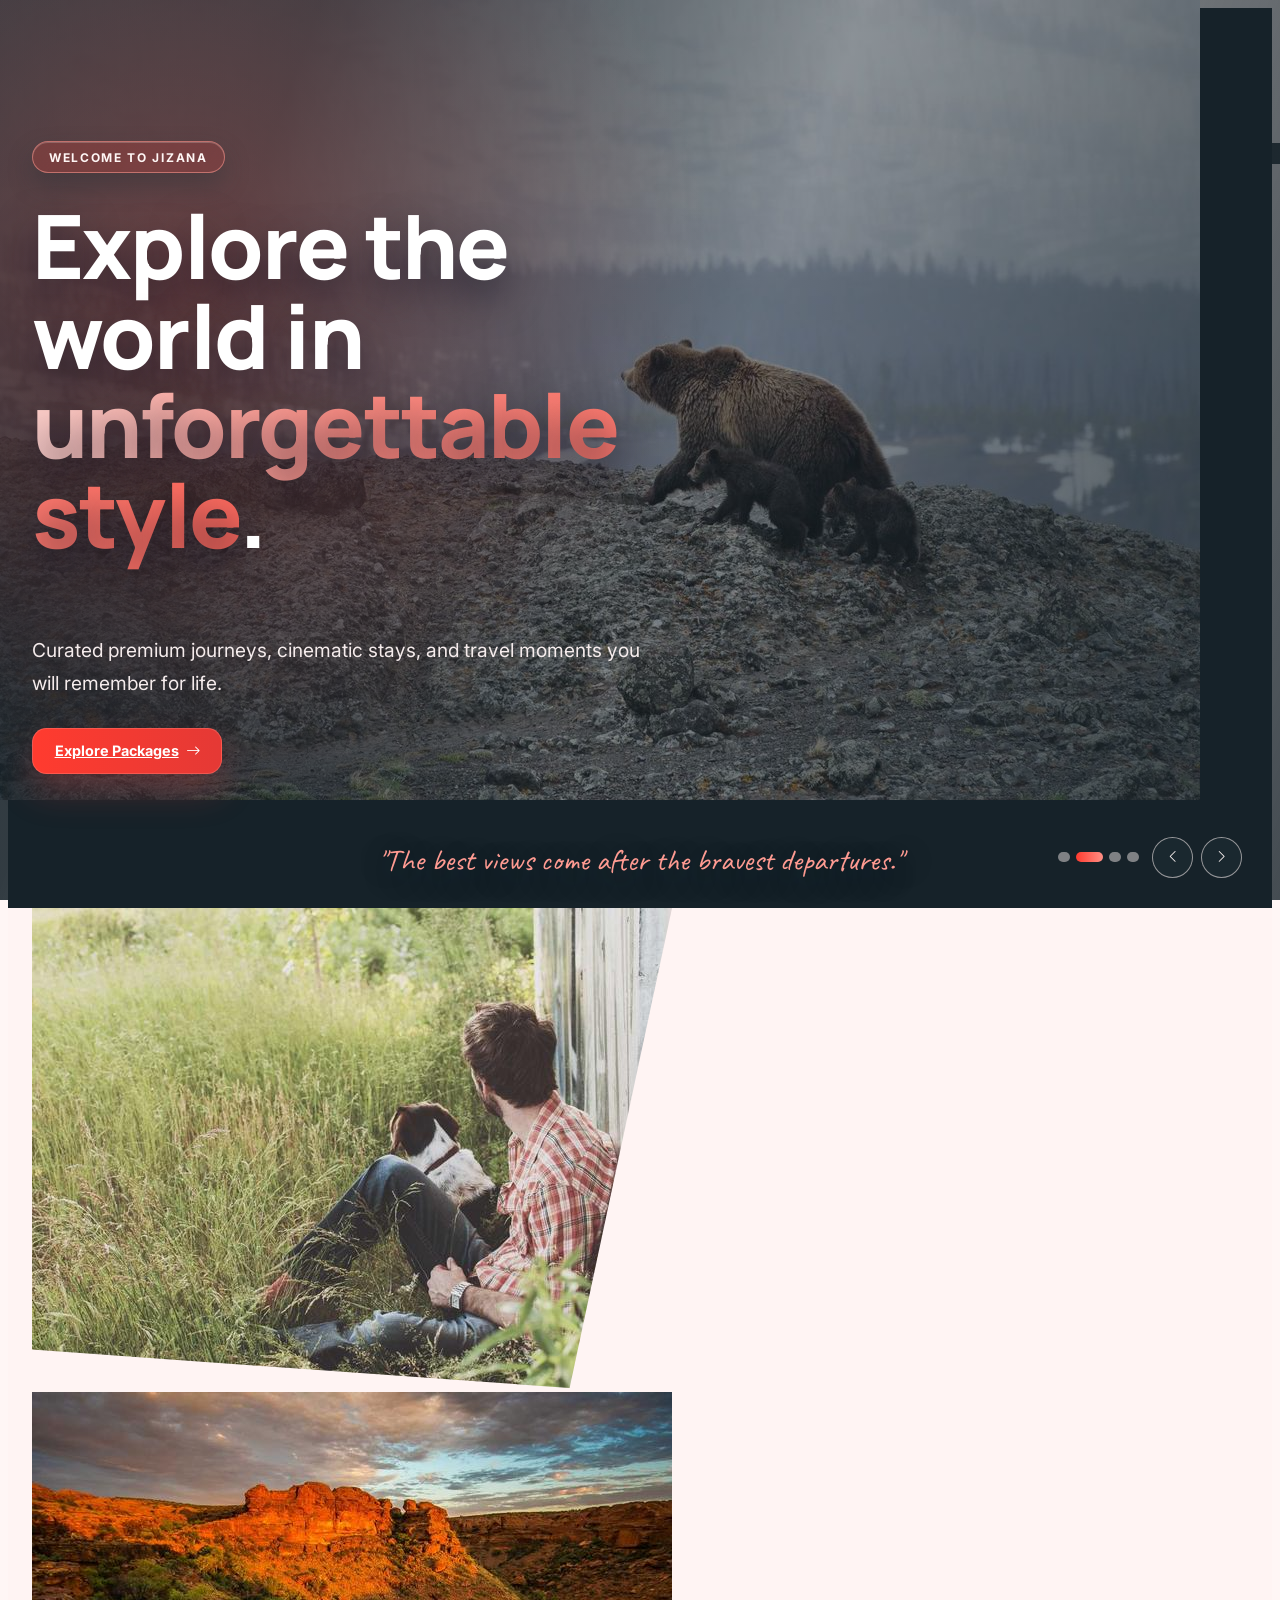
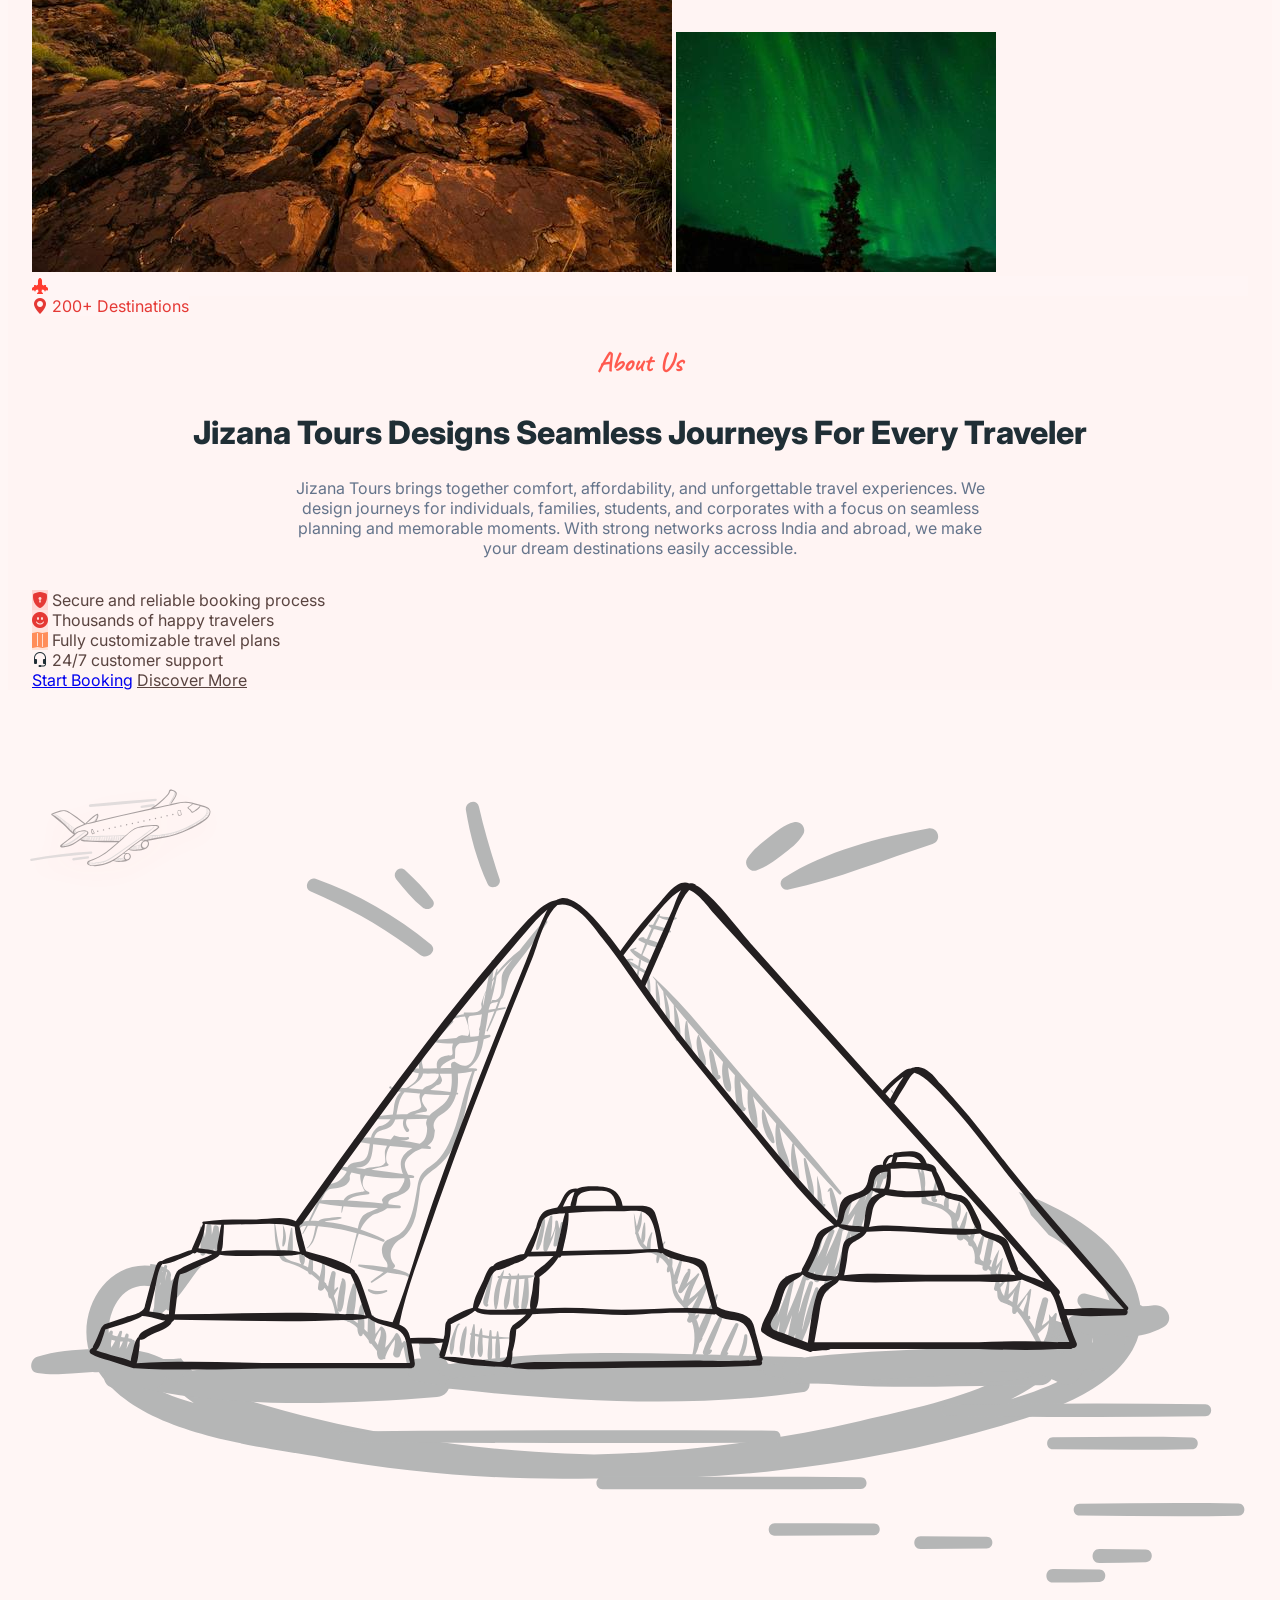
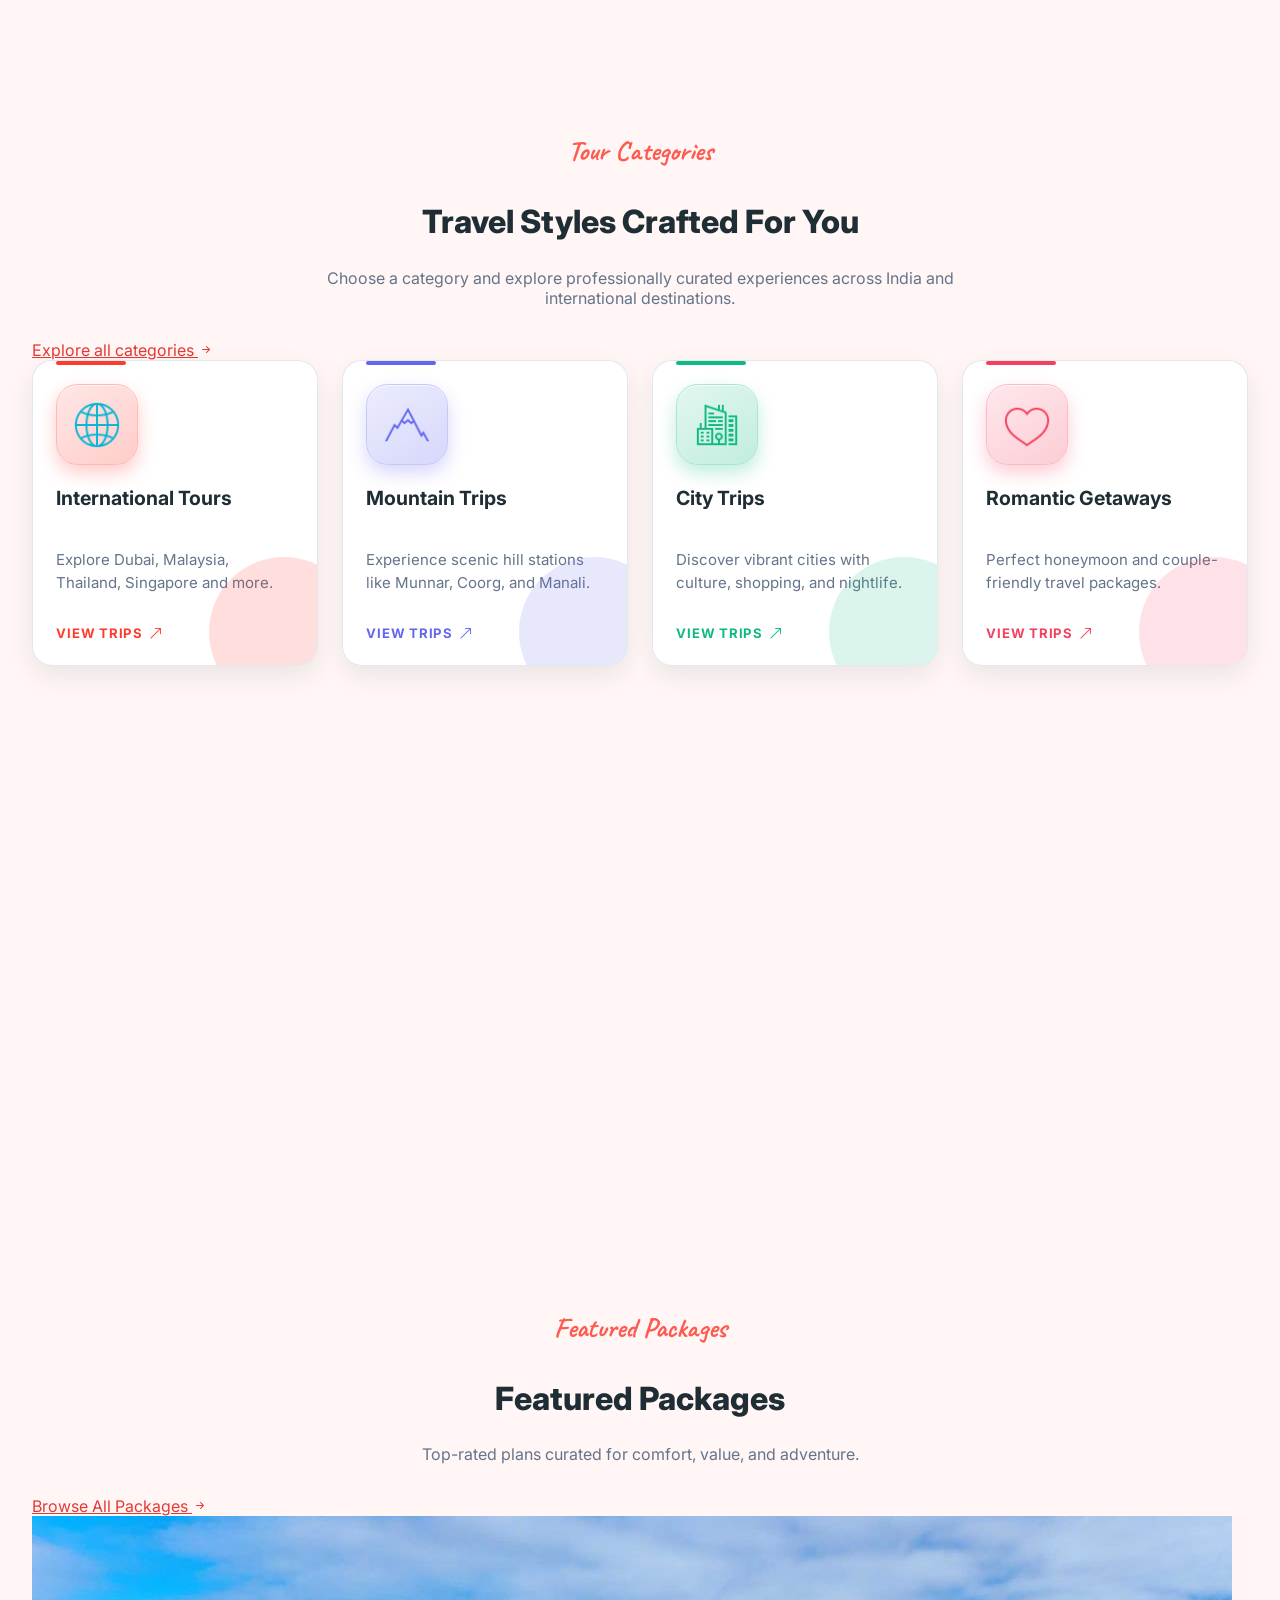
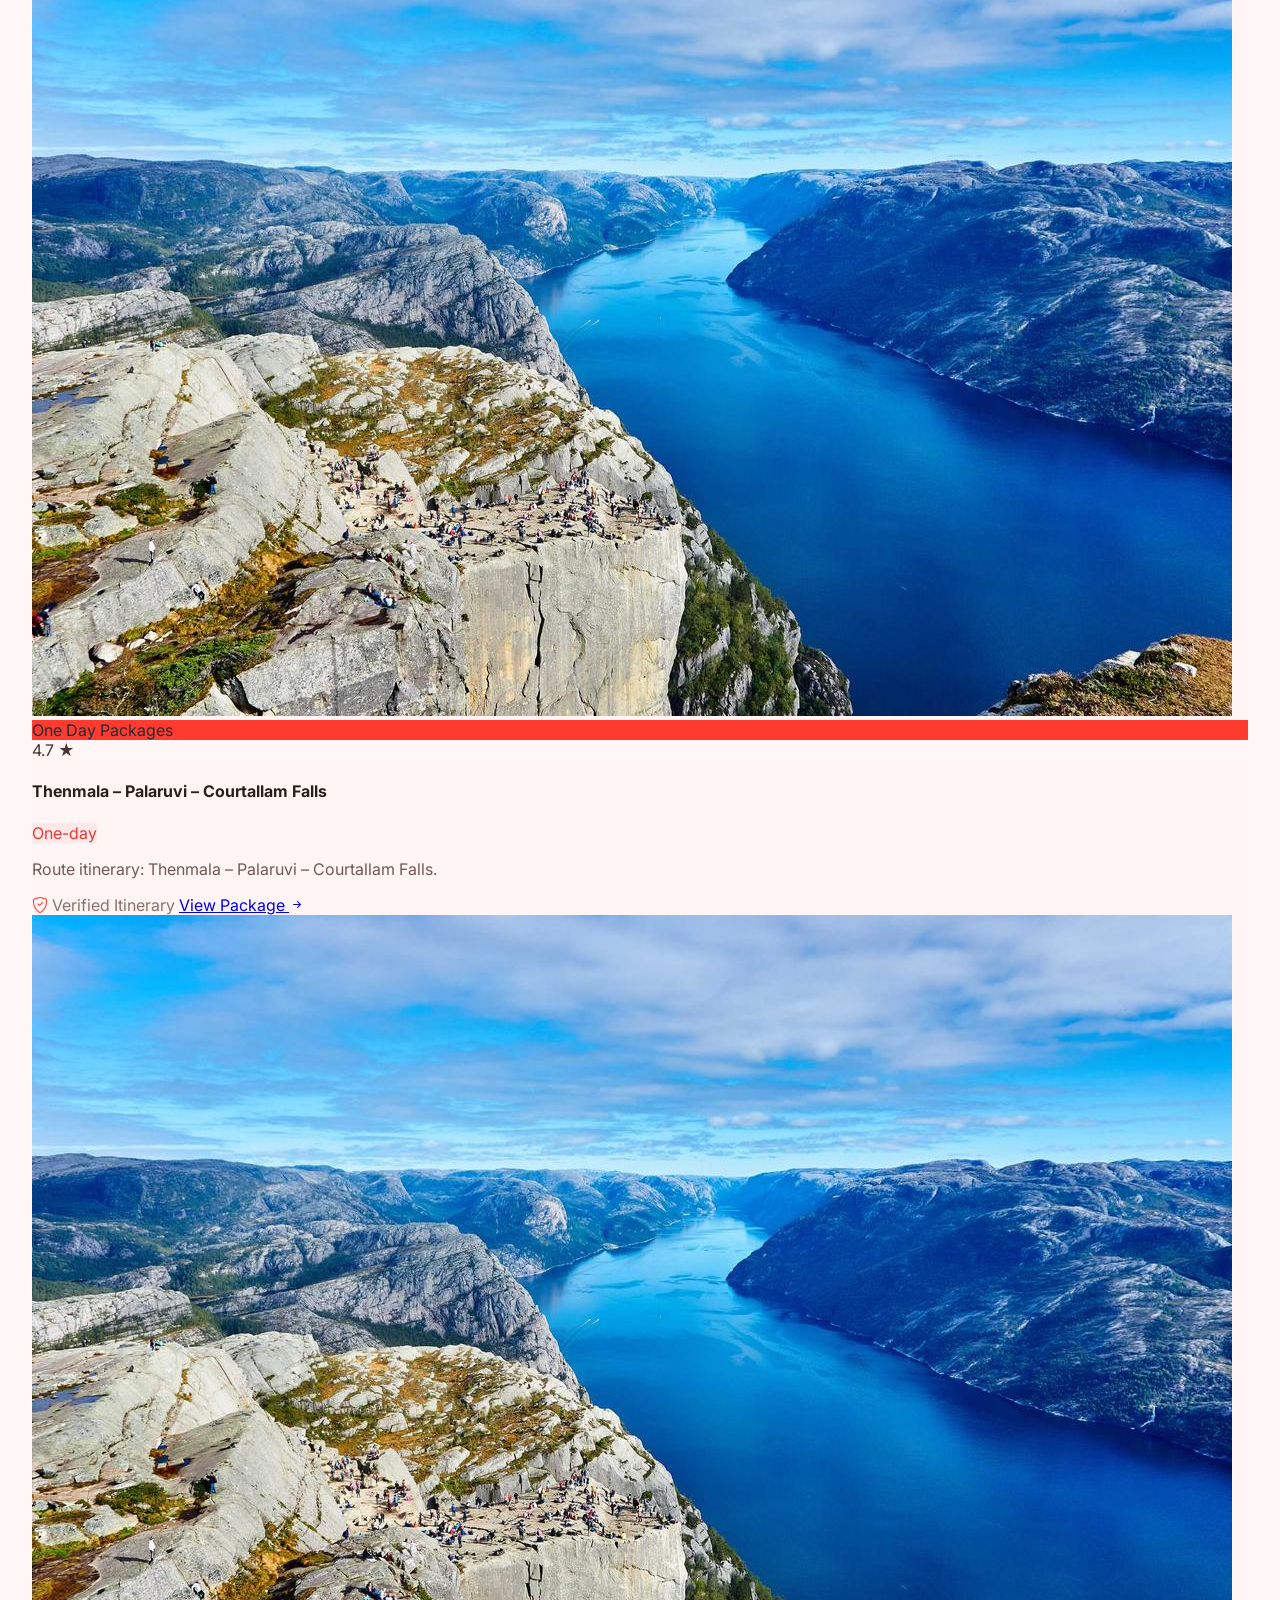
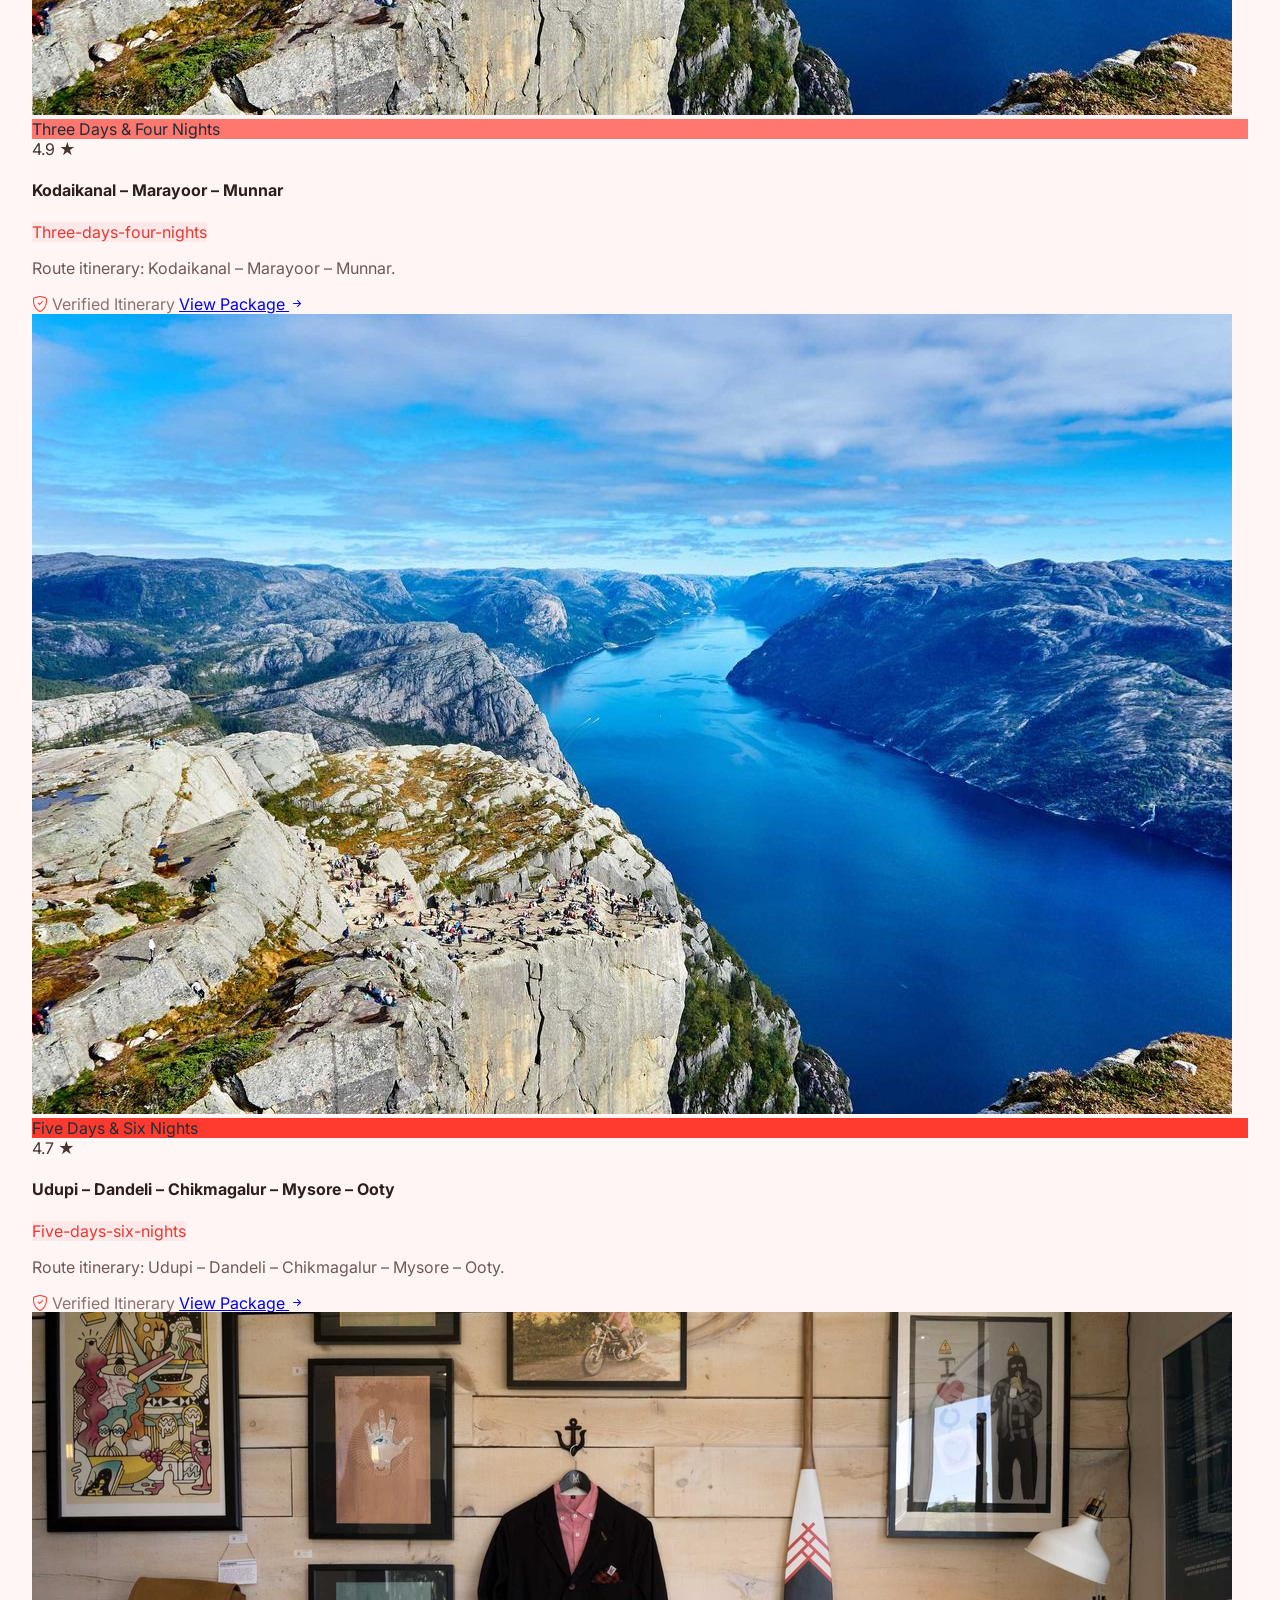
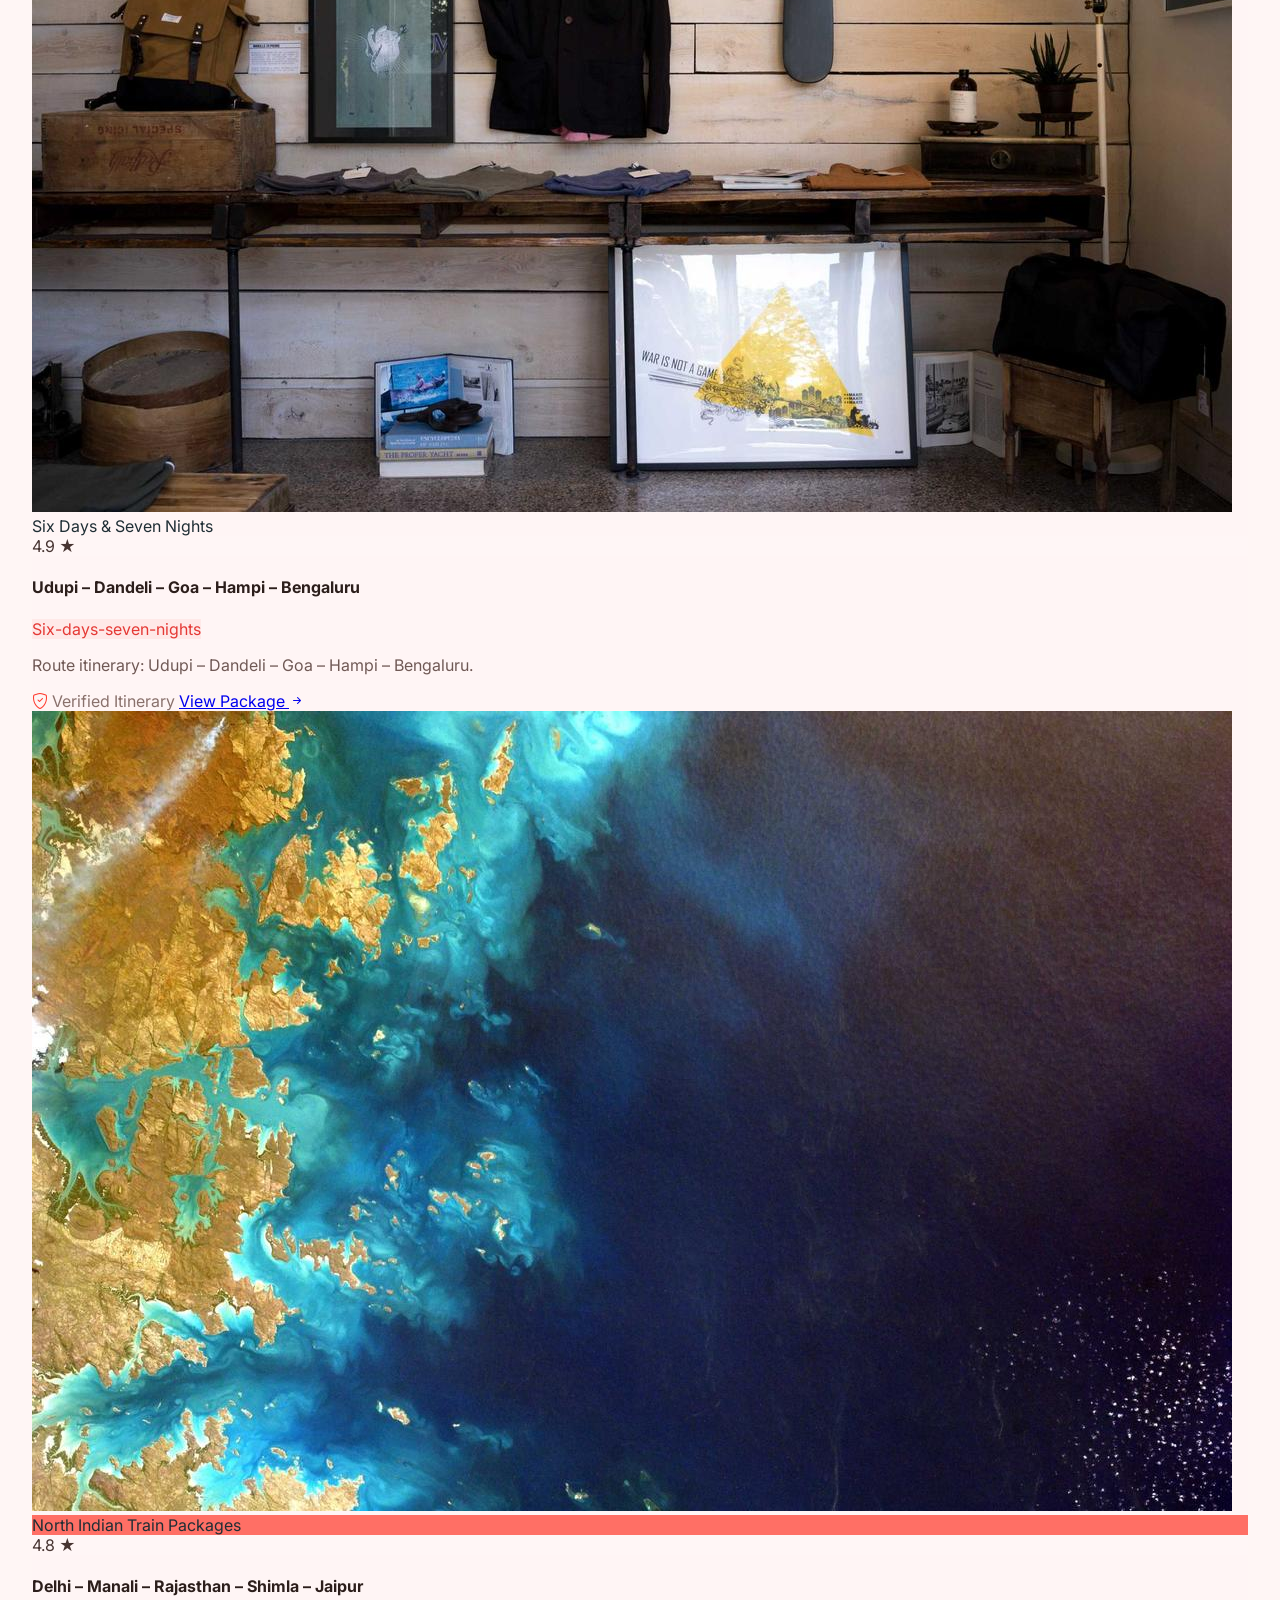
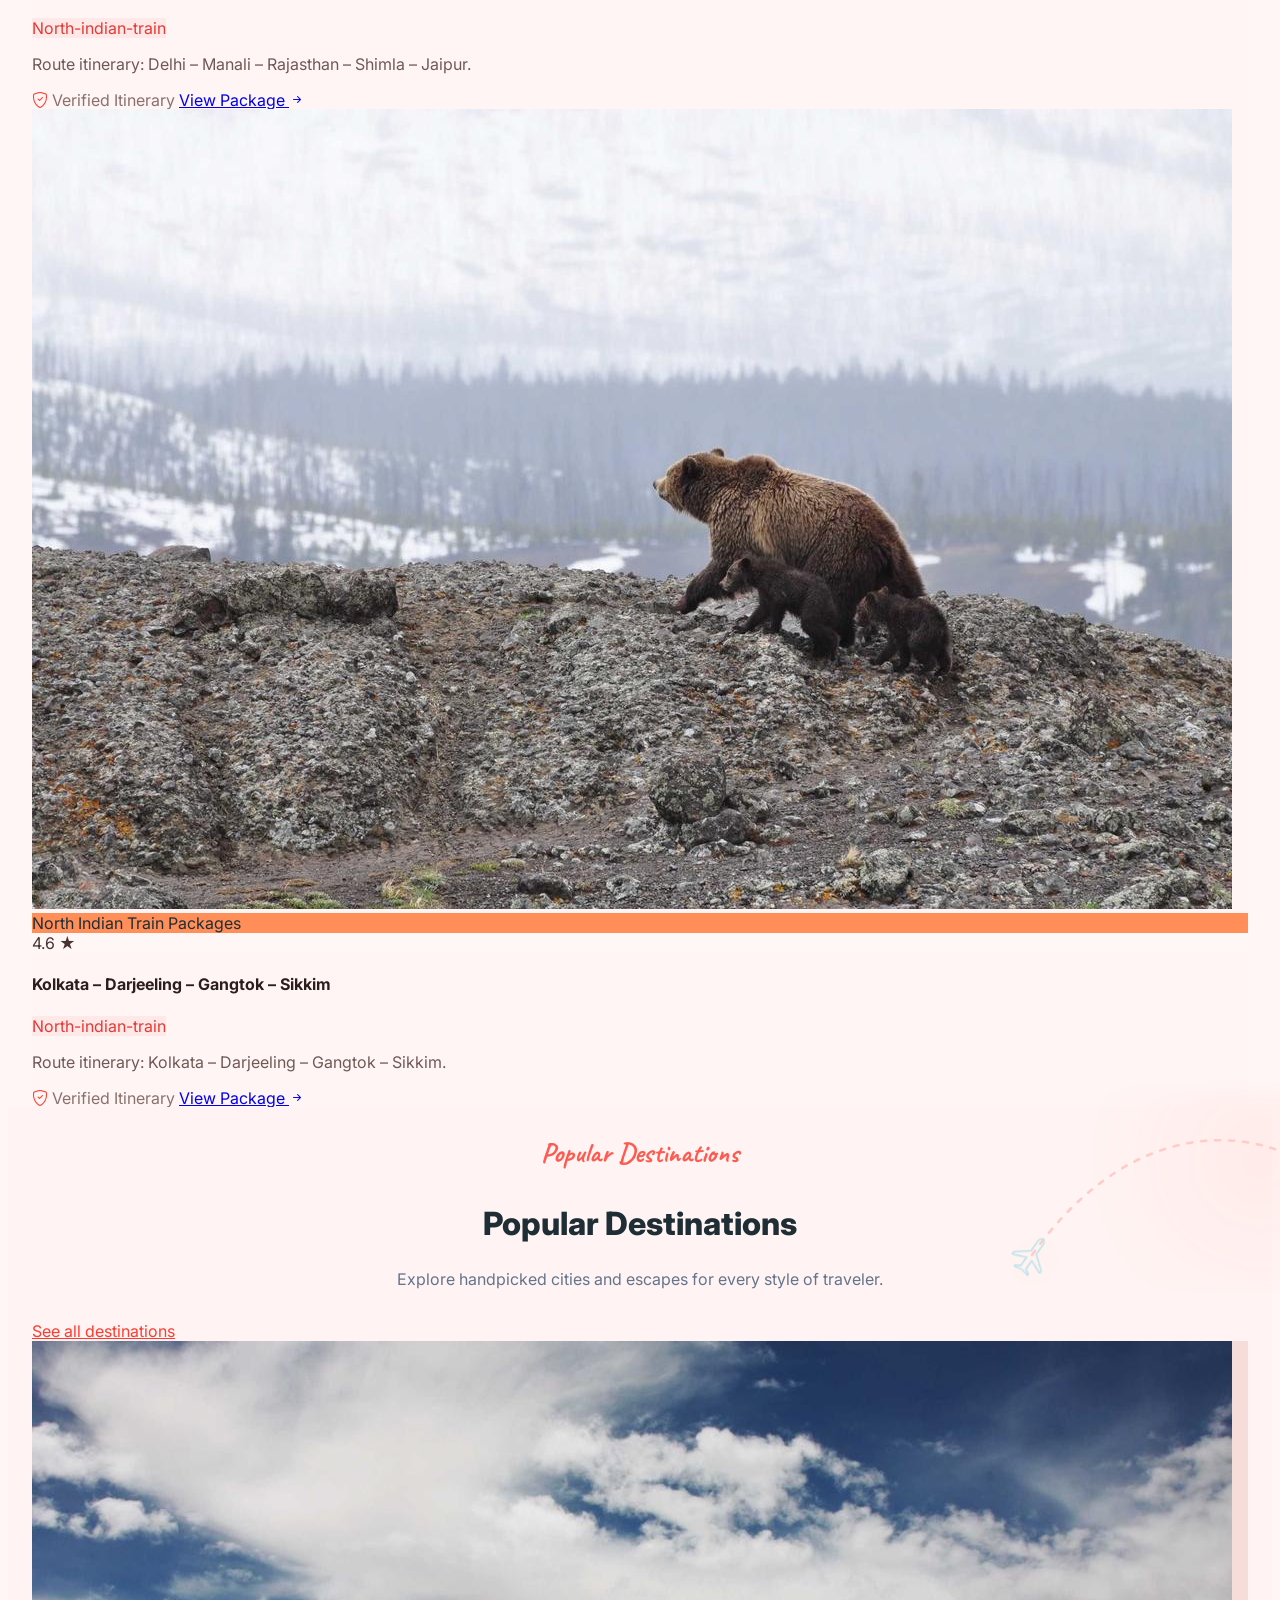
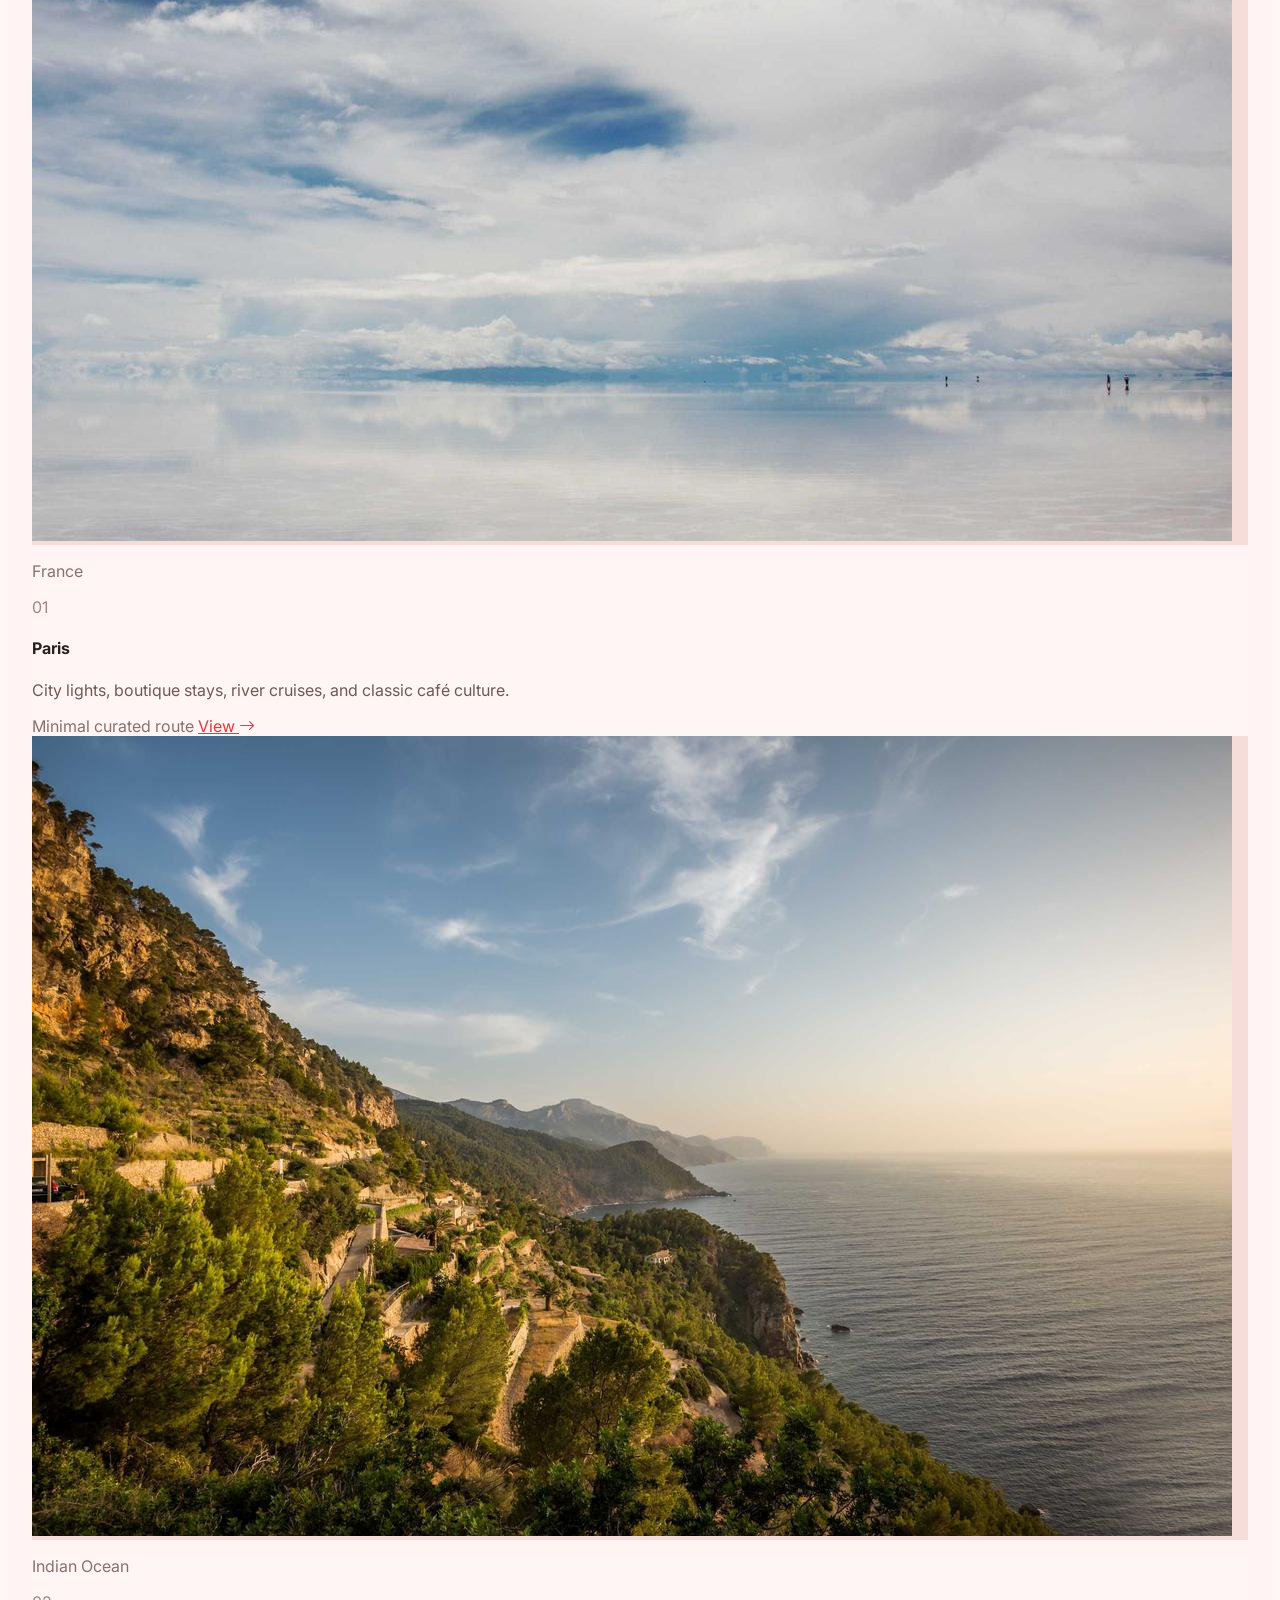
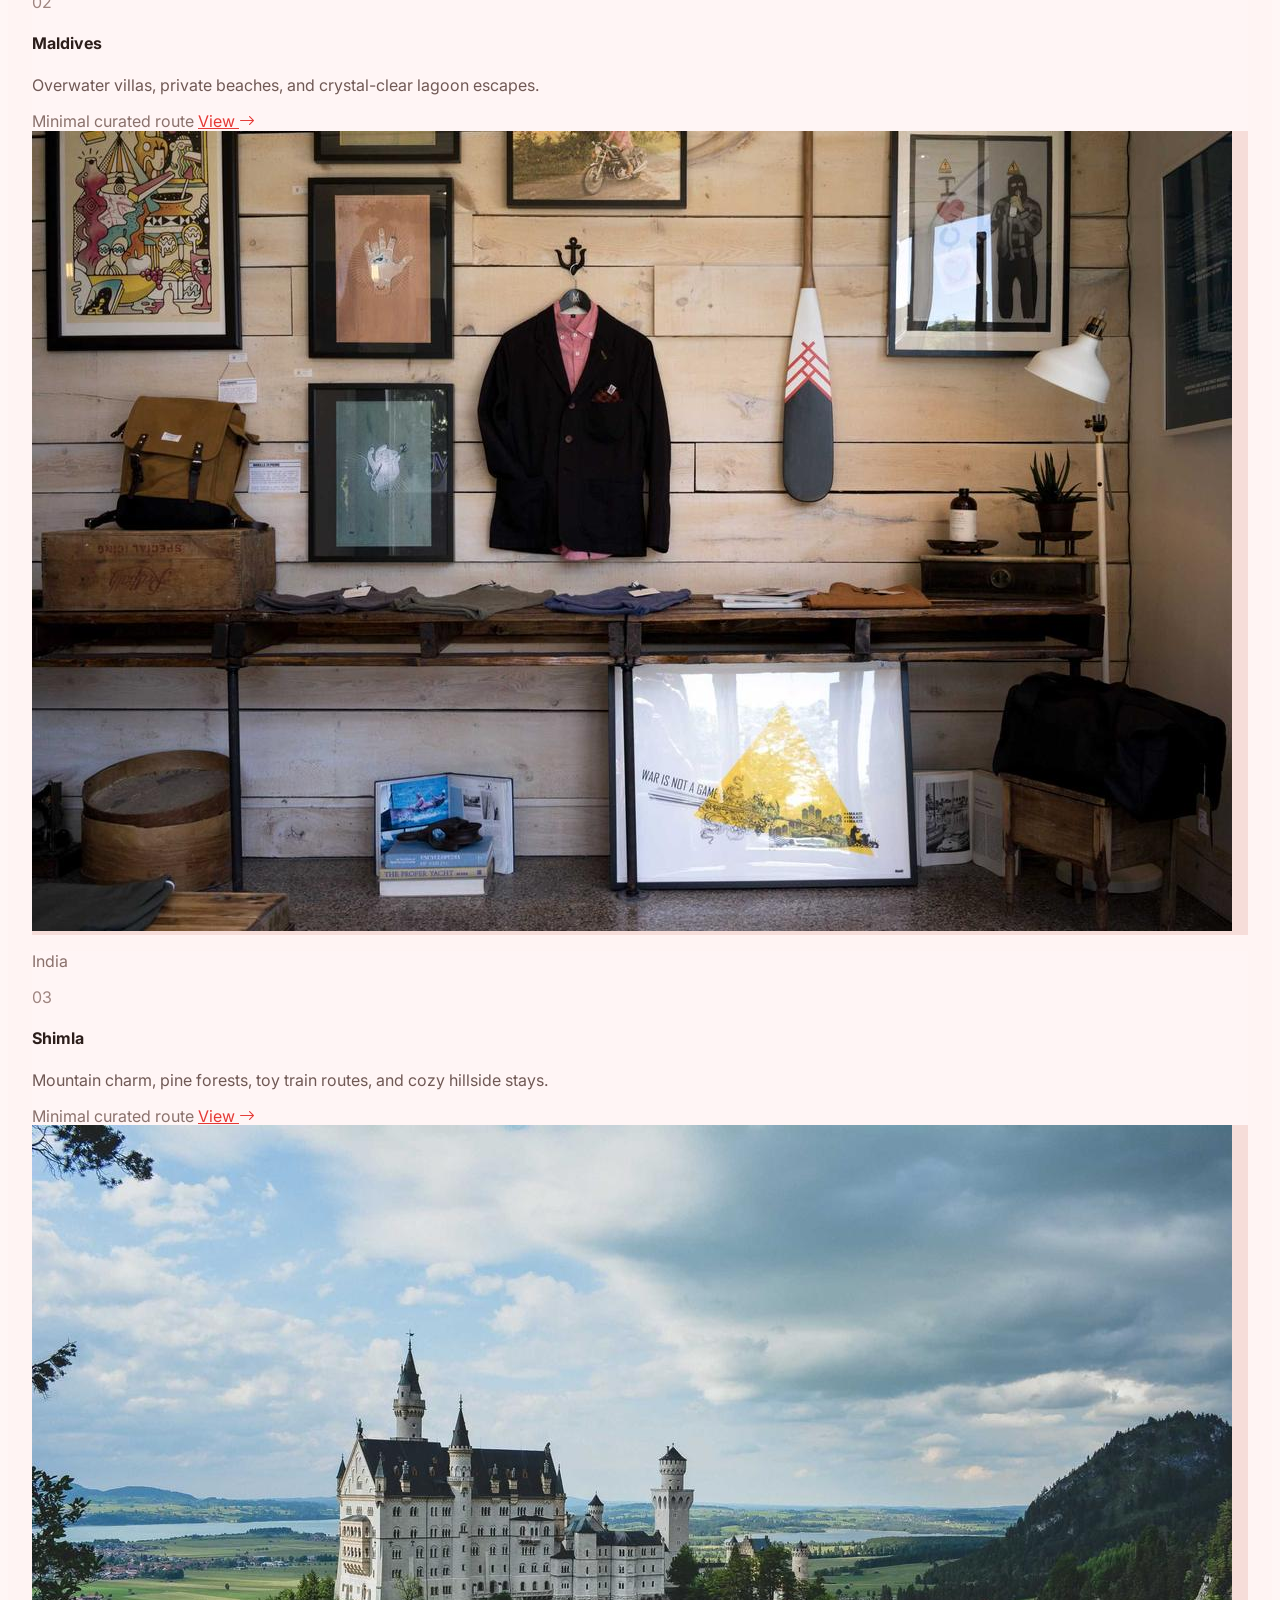
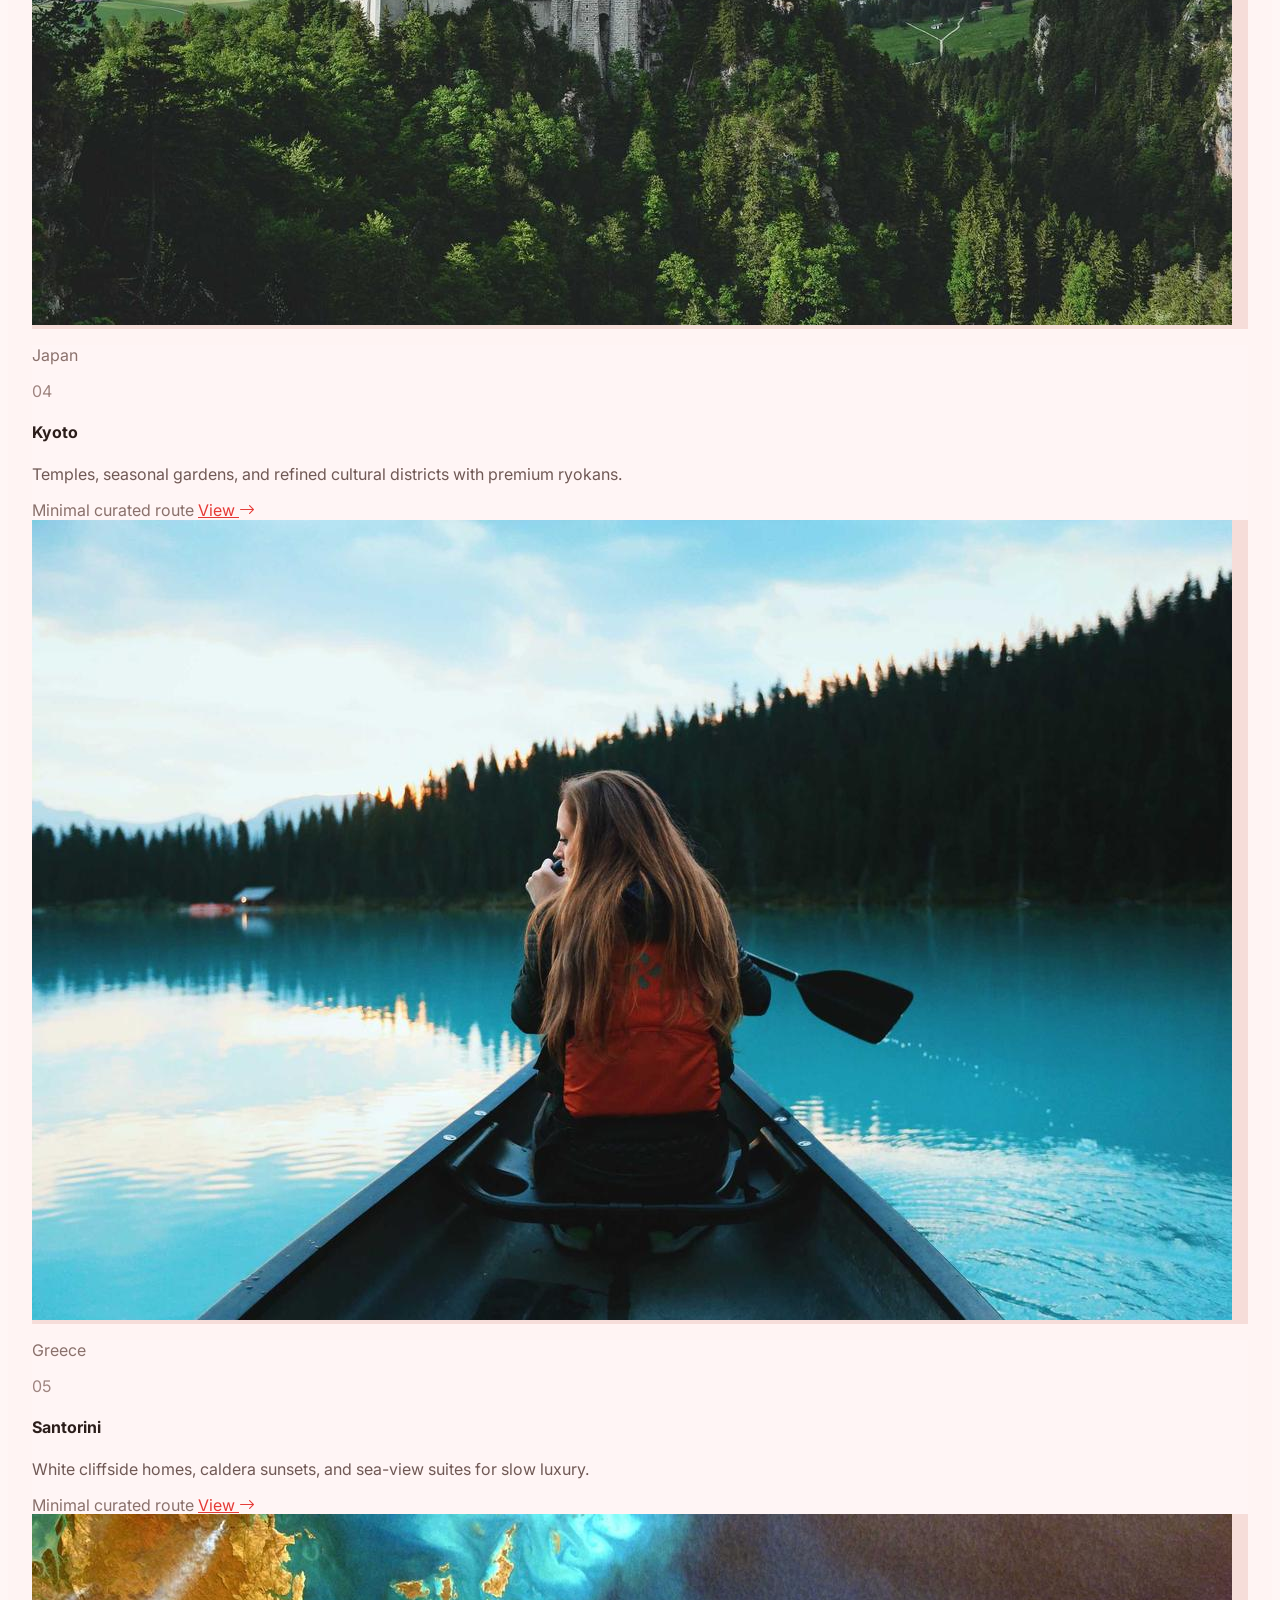
==== commit 979a8d72: "Add new images for various travel services and update index.html and styles.css for new assets" ====
--- a/index.html
+++ b/index.html
@@ -40,9 +40,9 @@
       <a class="nav-item" href="packages.html">Packages</a>
     </nav>
     <div class="flex items-center gap-2">
-      <button id="themeToggle" class="site-theme-btn hidden items-center gap-2 rounded-full px-3 py-1 text-sm"> <i class="bi bi-moon"></i> Dark</button>
-      <button id="colorThemeToggle" class="site-theme-btn hidden md:flex items-center gap-2 rounded-full px-3 py-1 text-sm"><i class="bi bi-palette-fill"></i> Ocean</button>
-      <a href="packages.html" class="site-book-btn hidden md:inline-flex items-center gap-2 px-4 py-2 rounded-full text-white text-sm font-semibold shadow-lg">Book Now</a>
+      <button id="themeToggle" class="site-theme-btn items-center gap-2 rounded-full px-3 py-1 text-sm"> <i class="bi bi-moon"></i> Dark</button>
+      <button id="colorThemeToggle" class="site-theme-btn items-center gap-2 rounded-full px-3 py-1 text-sm"><i class="bi bi-palette-fill"></i> Ocean</button>
+      <a href="packages.html" class="site-book-btn md:inline-flex items-center gap-2 px-4 py-2 rounded-full text-white text-sm font-semibold shadow-lg">Book Now</a>
       <button id="menuToggle" class="site-menu-btn md:hidden text-xl rounded-lg p-2"><i class="bi bi-list"></i></button>
     </div>
   </div>
@@ -55,7 +55,7 @@
     <a href="#destinations" class="block py-2">Destinations</a>
     <a href="#gallery" class="block py-2">Gallery</a>
     <a href="packages.html" class="block py-2">Packages</a>
-    <button id="themeToggleMobile" class="mobile-menu-action hidden mt-3 w-full rounded-full py-2 text-white">Dark Mode</button>
+    <button id="themeToggleMobile" class="mobile-menu-action mt-3 w-full rounded-full py-2 text-white">Dark Mode</button>
     <button id="colorThemeToggleMobile" class="mobile-menu-action mt-2 w-full rounded-full py-2 text-white">Palette: Ocean</button>
   </div>
 </header>
@@ -246,7 +246,7 @@
       <div class="section-content service-grid">
         <article class="service-card" data-category="tours">
           <div class="service-image-wrap">
-            <img class="service-image" src="assets/images/cdn/picsum-id-1013-700x500.jpg" alt="Customized tour packages service" loading="lazy" decoding="async">
+            <img class="service-image" src="assets/images/customised_tour_package.jpg" alt="Customized tour packages service" loading="lazy" decoding="async">
           </div>
           <div class="service-copy">
             <h3 class="service-title">Customized Tour Packages</h3>
@@ -256,7 +256,7 @@
 
         <article class="service-card" data-category="stays">
           <div class="service-image-wrap">
-            <img class="service-image" src="assets/images/cdn/picsum-id-1018-600x400.jpg" alt="Camp stay service" loading="lazy" decoding="async">
+            <img class="service-image" src="assets/images/camp-stay.jpg" alt="Camp stay service" loading="lazy" decoding="async">
           </div>
           <div class="service-copy">
             <h3 class="service-title">Camp Stay</h3>
@@ -266,7 +266,7 @@
 
         <article class="service-card" data-category="support">
           <div class="service-image-wrap">
-            <img class="service-image" src="assets/images/cdn/picsum-id-1029-600x400.jpg" alt="Event management service" loading="lazy" decoding="async">
+            <img class="service-image" src="assets/images/event_management.jpg" alt="Event management service" loading="lazy" decoding="async">
           </div>
           <div class="service-copy">
             <h3 class="service-title">Event Management</h3>
@@ -276,7 +276,7 @@
 
         <article class="service-card" data-category="tours">
           <div class="service-image-wrap">
-            <img class="service-image" src="assets/images/cdn/picsum-id-1011-900x600.jpg" alt="School and college tours service" loading="lazy" decoding="async">
+            <img class="service-image" src="assets/images/school_college_tours.jpg" alt="School and college tours service" loading="lazy" decoding="async">
           </div>
           <div class="service-copy">
             <h3 class="service-title">School and College Tours</h3>
@@ -286,7 +286,7 @@
 
         <article class="service-card" data-category="tours">
           <div class="service-image-wrap">
-            <img class="service-image" src="assets/images/cdn/picsum-id-1042-600x400.jpg" alt="Pilgrimage tour packages service" loading="lazy" decoding="async">
+            <img class="service-image" src="assets/images/pilgrimage_tour_packages.jpg" alt="Pilgrimage tour packages service" loading="lazy" decoding="async">
           </div>
           <div class="service-copy">
             <h3 class="service-title">Pilgrimage Tour Packages</h3>
@@ -296,10 +296,10 @@
 
         <article class="service-card" data-category="stays">
           <div class="service-image-wrap">
-            <img class="service-image" src="assets/images/cdn/picsum-id-1016-600x400.jpg" alt="House boat reservations service" loading="lazy" decoding="async">
-          </div>
-          <div class="service-copy">
-            <h3 class="service-title">House Boat Reservations</h3>
+            <img class="service-image" src="assets/images/house_boat.jpg" alt="House boat reservations service" loading="lazy" decoding="async">
+          </div>
+          <div class="service-copy">
+            <h3 class="service-title">House Boat</h3>
             <p class="service-description">Book premium house boats with meal plans and cruise options.</p>
           </div>
         </article>
@@ -336,7 +336,7 @@
 
         <article class="service-card" data-category="stays">
           <div class="service-image-wrap">
-            <img class="service-image" src="assets/images/cdn/picsum-id-1006-700x500.jpg" alt="Hotel reservations service" loading="lazy" decoding="async">
+            <img class="service-image" src="assets/images/hotel_reservations.jpg" alt="Hotel reservations service" loading="lazy" decoding="async">
           </div>
           <div class="service-copy">
             <h3 class="service-title">Hotel Reservations</h3>
@@ -346,7 +346,7 @@
 
         <article class="service-card" data-category="support">
           <div class="service-image-wrap">
-            <img class="service-image" src="assets/images/cdn/picsum-id-1035-700x500.jpg" alt="Visa services" loading="lazy" decoding="async">
+            <img class="service-image" src="assets/images/visa_services.jpg" alt="Visa services" loading="lazy" decoding="async">
           </div>
           <div class="service-copy">
             <h3 class="service-title">Visa Services</h3>
@@ -366,7 +366,7 @@
 
         <article class="service-card" data-category="support">
           <div class="service-image-wrap">
-            <img class="service-image" src="assets/images/cdn/picsum-id-1025-700x500.jpg" alt="Travel photography service" loading="lazy" decoding="async">
+            <img class="service-image" src="assets/images/photography.jpg" alt="Travel photography service" loading="lazy" decoding="async">
           </div>
           <div class="service-copy">
             <h3 class="service-title">Photography</h3>
--- a/styles.css
+++ b/styles.css
@@ -2218,19 +2218,19 @@
 /* Ember palette remap for Tailwind utility classes used across pages/components */
 :root[data-color-theme="ember"] .text-cyan-300,
 :root[data-color-theme="ember"] .hover\:text-cyan-300:hover,
-:root[data-color-theme="ember"] .dark\:hover\:text-cyan-300:hover,
-:root[data-color-theme="ember"] .dark .dark\:text-cyan-300 {
+:root[data-color-theme="ember"].dark .dark\:hover\:text-cyan-300:hover,
+:root[data-color-theme="ember"].dark .dark\:text-cyan-300 {
   color: var(--theme-cyan-300) !important;
 }
 
 :root[data-color-theme="ember"] .text-cyan-500,
 :root[data-color-theme="ember"] .hover\:text-cyan-500:hover,
-:root[data-color-theme="ember"] .dark\:hover\:text-cyan-500:hover {
+:root[data-color-theme="ember"].dark .dark\:hover\:text-cyan-500:hover {
   color: var(--theme-cyan-500) !important;
 }
 
 :root[data-color-theme="ember"] .text-cyan-600,
-:root[data-color-theme="ember"] .dark .dark\:text-cyan-600 {
+:root[data-color-theme="ember"].dark .dark\:text-cyan-600 {
   color: var(--theme-sky-700) !important;
 }
 
@@ -2269,7 +2269,7 @@
   background-color: var(--theme-cyan-500) !important;
 }
 
-:root[data-color-theme="ember"] .dark .dark\:bg-cyan-500\/10 {
+:root[data-color-theme="ember"].dark .dark\:bg-cyan-500\/10 {
   background-color: rgba(var(--theme-cyan-500-rgb), 0.1) !important;
 }
 
@@ -2320,11 +2320,11 @@
   border-color: rgba(var(--theme-cyan-500-rgb), 0.45) !important;
 }
 
-:root[data-color-theme="ember"] .dark .dark\:border-cyan-500\/30 {
+:root[data-color-theme="ember"].dark .dark\:border-cyan-500\/30 {
   border-color: rgba(var(--theme-cyan-500-rgb), 0.3) !important;
 }
 
-:root[data-color-theme="ember"] .dark .dark\:focus\:border-cyan-300:focus {
+:root[data-color-theme="ember"].dark .dark\:focus\:border-cyan-300:focus {
   border-color: var(--theme-cyan-300) !important;
 }
 
@@ -2334,7 +2334,7 @@
   --tw-gradient-stops: var(--tw-gradient-from), var(--tw-gradient-to) !important;
 }
 
-:root[data-color-theme="ember"] .dark .dark\:from-cyan-300 {
+:root[data-color-theme="ember"].dark .dark\:from-cyan-300 {
   --tw-gradient-from: var(--theme-cyan-300) var(--tw-gradient-from-position) !important;
   --tw-gradient-to: rgb(var(--theme-cyan-300-rgb) / 0) var(--tw-gradient-to-position) !important;
   --tw-gradient-stops: var(--tw-gradient-from), var(--tw-gradient-to) !important;
@@ -2358,8 +2358,8 @@
   --tw-gradient-to: var(--theme-blue-600) var(--tw-gradient-to-position) !important;
 }
 
-:root[data-color-theme="ember"] .dark .dark\:to-blue-500,
-:root[data-color-theme="ember"] .dark .dark\:to-blue-600 {
+:root[data-color-theme="ember"].dark .dark\:to-blue-500,
+:root[data-color-theme="ember"].dark .dark\:to-blue-600 {
   --tw-gradient-to: var(--theme-blue-600) var(--tw-gradient-to-position) !important;
 }
 
@@ -2368,8 +2368,8 @@
   --tw-gradient-stops: var(--tw-gradient-from), #ff7f74 var(--tw-gradient-via-position), var(--tw-gradient-to) !important;
 }
 
-:root[data-color-theme="ember"] .dark .dark\:via-sky-400,
-:root[data-color-theme="ember"] .dark .dark\:via-sky-600 {
+:root[data-color-theme="ember"].dark .dark\:via-sky-400,
+:root[data-color-theme="ember"].dark .dark\:via-sky-600 {
   --tw-gradient-stops: var(--tw-gradient-from), #ff7f74 var(--tw-gradient-via-position), var(--tw-gradient-to) !important;
 }
 
@@ -2419,6 +2419,18 @@
   background-color: rgba(255, 246, 245, 0.9) !important;
 }
 
+:root[data-color-theme="ember"].dark .dark\:bg-white {
+  background-color: #fff2f0 !important;
+}
+
+:root[data-color-theme="ember"].dark .dark\:bg-white\/5 {
+  background-color: rgba(255, 246, 245, 0.05) !important;
+}
+
+:root[data-color-theme="ember"].dark .dark\:bg-white\/10 {
+  background-color: rgba(255, 246, 245, 0.1) !important;
+}
+
 :root[data-color-theme="ember"] .text-slate-900 {
   color: #2c1e1b !important;
 }
@@ -2451,32 +2463,72 @@
   border-color: #dcc3bf !important;
 }
 
-:root[data-color-theme="ember"] .dark .dark\:bg-slate-800,
-:root[data-color-theme="ember"] .dark .dark\:bg-slate-900,
-:root[data-color-theme="ember"] .dark .dark\:bg-slate-900\/70,
-:root[data-color-theme="ember"] .dark .dark\:bg-slate-900\/95,
-:root[data-color-theme="ember"] .dark .dark\:bg-slate-950\/80,
-:root[data-color-theme="ember"] .dark .dark\:bg-slate-950\/90 {
+:root[data-color-theme="ember"].dark .dark\:bg-slate-800,
+:root[data-color-theme="ember"].dark .dark\:bg-slate-900,
+:root[data-color-theme="ember"].dark .dark\:bg-slate-900\/70,
+:root[data-color-theme="ember"].dark .dark\:bg-slate-900\/85,
+:root[data-color-theme="ember"].dark .dark\:bg-slate-900\/90,
+:root[data-color-theme="ember"].dark .dark\:bg-slate-900\/95,
+:root[data-color-theme="ember"].dark .dark\:bg-slate-950,
+:root[data-color-theme="ember"].dark .dark\:bg-slate-950\/80,
+:root[data-color-theme="ember"].dark .dark\:bg-slate-950\/90 {
   background-color: rgba(22, 34, 41, 0.9) !important;
 }
 
-:root[data-color-theme="ember"] .dark .dark\:text-slate-100,
-:root[data-color-theme="ember"] .dark .dark\:text-slate-200 {
+:root[data-color-theme="ember"].dark .dark\:bg-slate-900\/70 {
+  background-color: rgba(31, 46, 53, 0.7) !important;
+}
+
+:root[data-color-theme="ember"].dark .dark\:bg-slate-900\/85 {
+  background-color: rgba(31, 46, 53, 0.85) !important;
+}
+
+:root[data-color-theme="ember"].dark .dark\:bg-slate-900\/90 {
+  background-color: rgba(31, 46, 53, 0.9) !important;
+}
+
+:root[data-color-theme="ember"].dark .dark\:bg-slate-900\/95 {
+  background-color: rgba(31, 46, 53, 0.95) !important;
+}
+
+:root[data-color-theme="ember"].dark .dark\:bg-slate-950,
+:root[data-color-theme="ember"].dark .dark\:bg-slate-950\/90 {
+  background-color: rgba(22, 34, 41, 0.9) !important;
+}
+
+:root[data-color-theme="ember"].dark .dark\:text-slate-100,
+:root[data-color-theme="ember"].dark .dark\:text-slate-200 {
   color: #fff2f0 !important;
 }
 
-:root[data-color-theme="ember"] .dark .dark\:text-slate-300 {
+:root[data-color-theme="ember"].dark .dark\:text-white {
+  color: #fff7f5 !important;
+}
+
+:root[data-color-theme="ember"].dark .dark\:text-slate-300 {
   color: #ffd5d0 !important;
 }
 
-:root[data-color-theme="ember"] .dark .dark\:text-slate-400,
-:root[data-color-theme="ember"] .dark .dark\:text-slate-500 {
+:root[data-color-theme="ember"].dark .dark\:text-slate-400,
+:root[data-color-theme="ember"].dark .dark\:text-slate-500 {
   color: #cda9a2 !important;
 }
 
-:root[data-color-theme="ember"] .dark .dark\:border-slate-700,
-:root[data-color-theme="ember"] .dark .dark\:border-slate-600 {
+:root[data-color-theme="ember"].dark .dark\:border-slate-700,
+:root[data-color-theme="ember"].dark .dark\:border-slate-600 {
   border-color: #3b555f !important;
+}
+
+:root[data-color-theme="ember"].dark .dark\:border-white\/10 {
+  border-color: rgba(255, 246, 245, 0.1) !important;
+}
+
+:root[data-color-theme="ember"].dark .dark\:border-white\/15 {
+  border-color: rgba(255, 246, 245, 0.15) !important;
+}
+
+:root[data-color-theme="ember"].dark .dark\:border-white\/20 {
+  border-color: rgba(255, 246, 245, 0.2) !important;
 }
 
 :root[data-color-theme="ember"] .bg-gradient-to-t.from-slate-950.via-slate-900.to-slate-950 {
